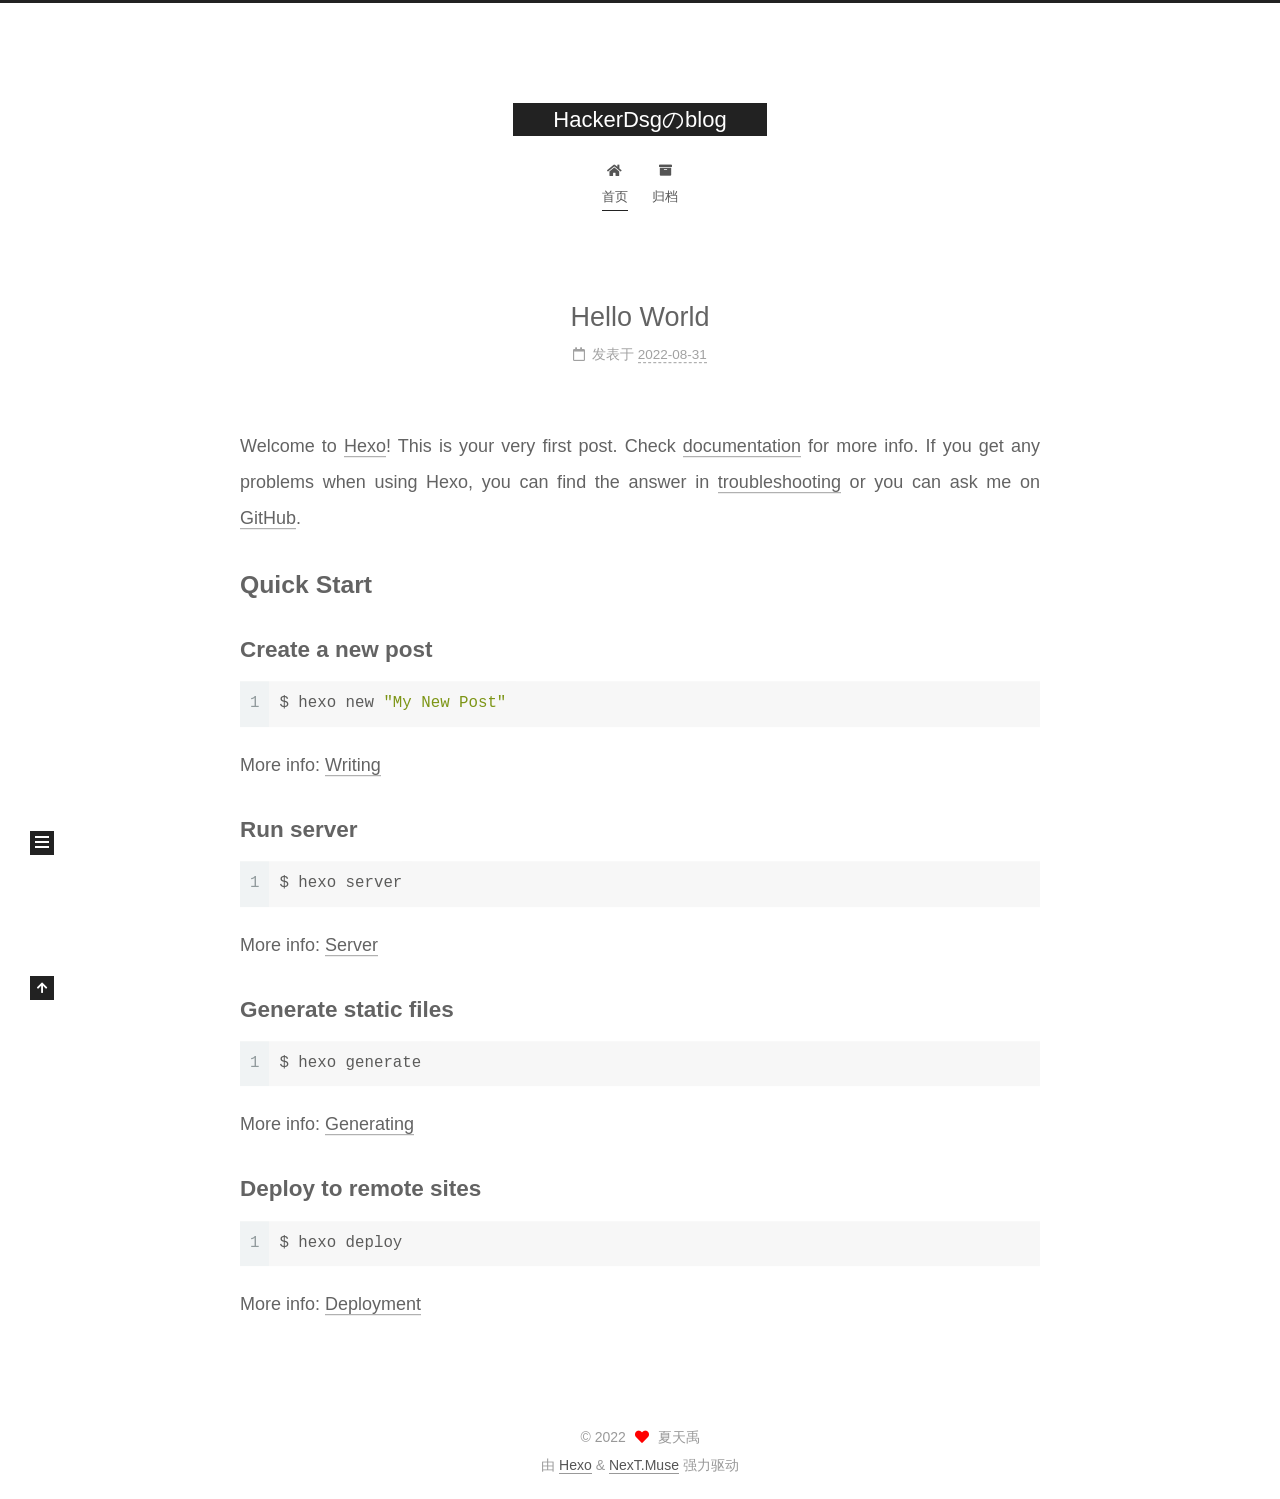
==== index.html @ 8ba864b4 "Site updated: 2022-08-31 12:18:58" ====
<!DOCTYPE html>
<html lang="zh-CN">
<head>
  <meta charset="UTF-8">
<meta name="viewport" content="width=device-width, initial-scale=1, maximum-scale=2">
<meta name="theme-color" content="#222">
<meta name="generator" content="Hexo 6.2.0">
  <link rel="apple-touch-icon" sizes="180x180" href="/images/apple-touch-icon-next.png">
  <link rel="icon" type="image/png" sizes="32x32" href="/images/favicon-32x32-next.png">
  <link rel="icon" type="image/png" sizes="16x16" href="/images/favicon-16x16-next.png">
  <link rel="mask-icon" href="/images/logo.svg" color="#222">

<link rel="stylesheet" href="/css/main.css">


<link rel="stylesheet" href="/lib/font-awesome/css/all.min.css">

<script id="hexo-configurations">
    var NexT = window.NexT || {};
    var CONFIG = {"hostname":"example.com","root":"/","scheme":"Muse","version":"7.8.0","exturl":false,"sidebar":{"position":"left","display":"post","padding":18,"offset":12,"onmobile":false},"copycode":{"enable":false,"show_result":false,"style":null},"back2top":{"enable":true,"sidebar":false,"scrollpercent":false},"bookmark":{"enable":false,"color":"#222","save":"auto"},"fancybox":false,"mediumzoom":false,"lazyload":false,"pangu":false,"comments":{"style":"tabs","active":null,"storage":true,"lazyload":false,"nav":null},"algolia":{"hits":{"per_page":10},"labels":{"input_placeholder":"Search for Posts","hits_empty":"We didn't find any results for the search: ${query}","hits_stats":"${hits} results found in ${time} ms"}},"localsearch":{"enable":false,"trigger":"auto","top_n_per_article":1,"unescape":false,"preload":false},"motion":{"enable":true,"async":false,"transition":{"post_block":"fadeIn","post_header":"slideDownIn","post_body":"slideDownIn","coll_header":"slideLeftIn","sidebar":"slideUpIn"}}};
  </script>

  <meta name="description" content="I know nothing except the fact of my ignorance.">
<meta property="og:type" content="website">
<meta property="og:title" content="HackerDsgのblog">
<meta property="og:url" content="http://example.com/index.html">
<meta property="og:site_name" content="HackerDsgのblog">
<meta property="og:description" content="I know nothing except the fact of my ignorance.">
<meta property="og:locale" content="zh_CN">
<meta property="article:author" content="夏天禹">
<meta name="twitter:card" content="summary">

<link rel="canonical" href="http://example.com/">


<script id="page-configurations">
  // https://hexo.io/docs/variables.html
  CONFIG.page = {
    sidebar: "",
    isHome : true,
    isPost : false,
    lang   : 'zh-CN'
  };
</script>

  <title>HackerDsgのblog</title>
  






  <noscript>
  <style>
  .use-motion .brand,
  .use-motion .menu-item,
  .sidebar-inner,
  .use-motion .post-block,
  .use-motion .pagination,
  .use-motion .comments,
  .use-motion .post-header,
  .use-motion .post-body,
  .use-motion .collection-header { opacity: initial; }

  .use-motion .site-title,
  .use-motion .site-subtitle {
    opacity: initial;
    top: initial;
  }

  .use-motion .logo-line-before i { left: initial; }
  .use-motion .logo-line-after i { right: initial; }
  </style>
</noscript>

</head>

<body itemscope itemtype="http://schema.org/WebPage">
  <div class="container use-motion">
    <div class="headband"></div>

    <header class="header" itemscope itemtype="http://schema.org/WPHeader">
      <div class="header-inner"><div class="site-brand-container">
  <div class="site-nav-toggle">
    <div class="toggle" aria-label="切换导航栏">
      <span class="toggle-line toggle-line-first"></span>
      <span class="toggle-line toggle-line-middle"></span>
      <span class="toggle-line toggle-line-last"></span>
    </div>
  </div>

  <div class="site-meta">

    <a href="/" class="brand" rel="start">
      <span class="logo-line-before"><i></i></span>
      <h1 class="site-title">HackerDsgのblog</h1>
      <span class="logo-line-after"><i></i></span>
    </a>
  </div>

  <div class="site-nav-right">
    <div class="toggle popup-trigger">
    </div>
  </div>
</div>




<nav class="site-nav">
  <ul id="menu" class="main-menu menu">
        <li class="menu-item menu-item-home">

    <a href="/" rel="section"><i class="fa fa-home fa-fw"></i>首页</a>

  </li>
        <li class="menu-item menu-item-archives">

    <a href="/archives/" rel="section"><i class="fa fa-archive fa-fw"></i>归档</a>

  </li>
  </ul>
</nav>




</div>
    </header>

    
  <div class="back-to-top">
    <i class="fa fa-arrow-up"></i>
    <span>0%</span>
  </div>


    <main class="main">
      <div class="main-inner">
        <div class="content-wrap">
          

          <div class="content index posts-expand">
            
      
  
  
  <article itemscope itemtype="http://schema.org/Article" class="post-block" lang="zh-CN">
    <link itemprop="mainEntityOfPage" href="http://example.com/2022/08/31/hello-world/">

    <span hidden itemprop="author" itemscope itemtype="http://schema.org/Person">
      <meta itemprop="image" content="/images/avatar.gif">
      <meta itemprop="name" content="夏天禹">
      <meta itemprop="description" content="I know nothing except the fact of my ignorance.">
    </span>

    <span hidden itemprop="publisher" itemscope itemtype="http://schema.org/Organization">
      <meta itemprop="name" content="HackerDsgのblog">
    </span>
      <header class="post-header">
        <h2 class="post-title" itemprop="name headline">
          
            <a href="/2022/08/31/hello-world/" class="post-title-link" itemprop="url">Hello World</a>
        </h2>

        <div class="post-meta">
            <span class="post-meta-item">
              <span class="post-meta-item-icon">
                <i class="far fa-calendar"></i>
              </span>
              <span class="post-meta-item-text">发表于</span>

              <time title="创建时间：2022-08-31 11:38:43" itemprop="dateCreated datePublished" datetime="2022-08-31T11:38:43+08:00">2022-08-31</time>
            </span>

          

        </div>
      </header>

    
    
    
    <div class="post-body" itemprop="articleBody">

      
          <p>Welcome to <a target="_blank" rel="noopener" href="https://hexo.io/">Hexo</a>! This is your very first post. Check <a target="_blank" rel="noopener" href="https://hexo.io/docs/">documentation</a> for more info. If you get any problems when using Hexo, you can find the answer in <a target="_blank" rel="noopener" href="https://hexo.io/docs/troubleshooting.html">troubleshooting</a> or you can ask me on <a target="_blank" rel="noopener" href="https://github.com/hexojs/hexo/issues">GitHub</a>.</p>
<h2 id="Quick-Start"><a href="#Quick-Start" class="headerlink" title="Quick Start"></a>Quick Start</h2><h3 id="Create-a-new-post"><a href="#Create-a-new-post" class="headerlink" title="Create a new post"></a>Create a new post</h3><figure class="highlight bash"><table><tr><td class="gutter"><pre><span class="line">1</span><br></pre></td><td class="code"><pre><span class="line">$ hexo new <span class="string">&quot;My New Post&quot;</span></span><br></pre></td></tr></table></figure>

<p>More info: <a target="_blank" rel="noopener" href="https://hexo.io/docs/writing.html">Writing</a></p>
<h3 id="Run-server"><a href="#Run-server" class="headerlink" title="Run server"></a>Run server</h3><figure class="highlight bash"><table><tr><td class="gutter"><pre><span class="line">1</span><br></pre></td><td class="code"><pre><span class="line">$ hexo server</span><br></pre></td></tr></table></figure>

<p>More info: <a target="_blank" rel="noopener" href="https://hexo.io/docs/server.html">Server</a></p>
<h3 id="Generate-static-files"><a href="#Generate-static-files" class="headerlink" title="Generate static files"></a>Generate static files</h3><figure class="highlight bash"><table><tr><td class="gutter"><pre><span class="line">1</span><br></pre></td><td class="code"><pre><span class="line">$ hexo generate</span><br></pre></td></tr></table></figure>

<p>More info: <a target="_blank" rel="noopener" href="https://hexo.io/docs/generating.html">Generating</a></p>
<h3 id="Deploy-to-remote-sites"><a href="#Deploy-to-remote-sites" class="headerlink" title="Deploy to remote sites"></a>Deploy to remote sites</h3><figure class="highlight bash"><table><tr><td class="gutter"><pre><span class="line">1</span><br></pre></td><td class="code"><pre><span class="line">$ hexo deploy</span><br></pre></td></tr></table></figure>

<p>More info: <a target="_blank" rel="noopener" href="https://hexo.io/docs/one-command-deployment.html">Deployment</a></p>

      
    </div>

    
    
    
      <footer class="post-footer">
        <div class="post-eof"></div>
      </footer>
  </article>
  
  
  


  



          </div>
          

<script>
  window.addEventListener('tabs:register', () => {
    let { activeClass } = CONFIG.comments;
    if (CONFIG.comments.storage) {
      activeClass = localStorage.getItem('comments_active') || activeClass;
    }
    if (activeClass) {
      let activeTab = document.querySelector(`a[href="#comment-${activeClass}"]`);
      if (activeTab) {
        activeTab.click();
      }
    }
  });
  if (CONFIG.comments.storage) {
    window.addEventListener('tabs:click', event => {
      if (!event.target.matches('.tabs-comment .tab-content .tab-pane')) return;
      let commentClass = event.target.classList[1];
      localStorage.setItem('comments_active', commentClass);
    });
  }
</script>

        </div>
          
  
  <div class="toggle sidebar-toggle">
    <span class="toggle-line toggle-line-first"></span>
    <span class="toggle-line toggle-line-middle"></span>
    <span class="toggle-line toggle-line-last"></span>
  </div>

  <aside class="sidebar">
    <div class="sidebar-inner">

      <ul class="sidebar-nav motion-element">
        <li class="sidebar-nav-toc">
          文章目录
        </li>
        <li class="sidebar-nav-overview">
          站点概览
        </li>
      </ul>

      <!--noindex-->
      <div class="post-toc-wrap sidebar-panel">
      </div>
      <!--/noindex-->

      <div class="site-overview-wrap sidebar-panel">
        <div class="site-author motion-element" itemprop="author" itemscope itemtype="http://schema.org/Person">
  <p class="site-author-name" itemprop="name">夏天禹</p>
  <div class="site-description" itemprop="description">I know nothing except the fact of my ignorance.</div>
</div>
<div class="site-state-wrap motion-element">
  <nav class="site-state">
      <div class="site-state-item site-state-posts">
          <a href="/archives/">
        
          <span class="site-state-item-count">1</span>
          <span class="site-state-item-name">日志</span>
        </a>
      </div>
  </nav>
</div>



      </div>

    </div>
  </aside>
  <div id="sidebar-dimmer"></div>


      </div>
    </main>

    <footer class="footer">
      <div class="footer-inner">
        

        

<div class="copyright">
  
  &copy; 
  <span itemprop="copyrightYear">2022</span>
  <span class="with-love">
    <i class="fa fa-heart"></i>
  </span>
  <span class="author" itemprop="copyrightHolder">夏天禹</span>
</div>
  <div class="powered-by">由 <a href="https://hexo.io/" class="theme-link" rel="noopener" target="_blank">Hexo</a> & <a href="https://muse.theme-next.org/" class="theme-link" rel="noopener" target="_blank">NexT.Muse</a> 强力驱动
  </div>

        








      </div>
    </footer>
  </div>

  
  <script src="/lib/anime.min.js"></script>
  <script src="/lib/velocity/velocity.min.js"></script>
  <script src="/lib/velocity/velocity.ui.min.js"></script>

<script src="/js/utils.js"></script>

<script src="/js/motion.js"></script>


<script src="/js/schemes/muse.js"></script>


<script src="/js/next-boot.js"></script>




  















  

  

</body>
</html>
---- css/main.css ----
:root {
  --body-bg-color: #fff;
  --content-bg-color: #fff;
  --card-bg-color: #f5f5f5;
  --text-color: #555;
  --blockquote-color: #666;
  --link-color: #555;
  --link-hover-color: #222;
  --brand-color: #fff;
  --brand-hover-color: #fff;
  --table-row-odd-bg-color: #f9f9f9;
  --table-row-hover-bg-color: #f5f5f5;
  --menu-item-bg-color: #f5f5f5;
  --btn-default-bg: #222;
  --btn-default-color: #fff;
  --btn-default-border-color: #222;
  --btn-default-hover-bg: #fff;
  --btn-default-hover-color: #222;
  --btn-default-hover-border-color: #222;
}
html {
  line-height: 1.15; /* 1 */
  -webkit-text-size-adjust: 100%; /* 2 */
}
body {
  margin: 0;
}
main {
  display: block;
}
h1 {
  font-size: 2em;
  margin: 0.67em 0;
}
hr {
  box-sizing: content-box; /* 1 */
  height: 0; /* 1 */
  overflow: visible; /* 2 */
}
pre {
  font-family: monospace, monospace; /* 1 */
  font-size: 1em; /* 2 */
}
a {
  background: transparent;
}
abbr[title] {
  border-bottom: none; /* 1 */
  text-decoration: underline; /* 2 */
  text-decoration: underline dotted; /* 2 */
}
b,
strong {
  font-weight: bolder;
}
code,
kbd,
samp {
  font-family: monospace, monospace; /* 1 */
  font-size: 1em; /* 2 */
}
small {
  font-size: 80%;
}
sub,
sup {
  font-size: 75%;
  line-height: 0;
  position: relative;
  vertical-align: baseline;
}
sub {
  bottom: -0.25em;
}
sup {
  top: -0.5em;
}
img {
  border-style: none;
}
button,
input,
optgroup,
select,
textarea {
  font-family: inherit; /* 1 */
  font-size: 100%; /* 1 */
  line-height: 1.15; /* 1 */
  margin: 0; /* 2 */
}
button,
input {
/* 1 */
  overflow: visible;
}
button,
select {
/* 1 */
  text-transform: none;
}
button,
[type='button'],
[type='reset'],
[type='submit'] {
  -webkit-appearance: button;
}
button::-moz-focus-inner,
[type='button']::-moz-focus-inner,
[type='reset']::-moz-focus-inner,
[type='submit']::-moz-focus-inner {
  border-style: none;
  padding: 0;
}
button:-moz-focusring,
[type='button']:-moz-focusring,
[type='reset']:-moz-focusring,
[type='submit']:-moz-focusring {
  outline: 1px dotted ButtonText;
}
fieldset {
  padding: 0.35em 0.75em 0.625em;
}
legend {
  box-sizing: border-box; /* 1 */
  color: inherit; /* 2 */
  display: table; /* 1 */
  max-width: 100%; /* 1 */
  padding: 0; /* 3 */
  white-space: normal; /* 1 */
}
progress {
  vertical-align: baseline;
}
textarea {
  overflow: auto;
}
[type='checkbox'],
[type='radio'] {
  box-sizing: border-box; /* 1 */
  padding: 0; /* 2 */
}
[type='number']::-webkit-inner-spin-button,
[type='number']::-webkit-outer-spin-button {
  height: auto;
}
[type='search'] {
  outline-offset: -2px; /* 2 */
  -webkit-appearance: textfield; /* 1 */
}
[type='search']::-webkit-search-decoration {
  -webkit-appearance: none;
}
::-webkit-file-upload-button {
  font: inherit; /* 2 */
  -webkit-appearance: button; /* 1 */
}
details {
  display: block;
}
summary {
  display: list-item;
}
template {
  display: none;
}
[hidden] {
  display: none;
}
::selection {
  background: #262a30;
  color: #eee;
}
html,
body {
  height: 100%;
}
body {
  background: var(--body-bg-color);
  color: var(--text-color);
  font-family: 'Lato', "PingFang SC", "Microsoft YaHei", sans-serif;
  font-size: 1em;
  line-height: 2;
}
@media (max-width: 991px) {
  body {
    padding-left: 0 !important;
    padding-right: 0 !important;
  }
}
h1,
h2,
h3,
h4,
h5,
h6 {
  font-family: 'Lato', "PingFang SC", "Microsoft YaHei", sans-serif;
  font-weight: bold;
  line-height: 1.5;
  margin: 20px 0 15px;
}
h1 {
  font-size: 1.5em;
}
h2 {
  font-size: 1.375em;
}
h3 {
  font-size: 1.25em;
}
h4 {
  font-size: 1.125em;
}
h5 {
  font-size: 1em;
}
h6 {
  font-size: 0.875em;
}
p {
  margin: 0 0 20px 0;
}
a,
span.exturl {
  border-bottom: 1px solid #999;
  color: var(--link-color);
  outline: 0;
  text-decoration: none;
  overflow-wrap: break-word;
  word-wrap: break-word;
  cursor: pointer;
}
a:hover,
span.exturl:hover {
  border-bottom-color: var(--link-hover-color);
  color: var(--link-hover-color);
}
iframe,
img,
video {
  display: block;
  margin-left: auto;
  margin-right: auto;
  max-width: 100%;
}
hr {
  background-image: repeating-linear-gradient(-45deg, #ddd, #ddd 4px, transparent 4px, transparent 8px);
  border: 0;
  height: 3px;
  margin: 40px 0;
}
blockquote {
  border-left: 4px solid #ddd;
  color: var(--blockquote-color);
  margin: 0;
  padding: 0 15px;
}
blockquote cite::before {
  content: '-';
  padding: 0 5px;
}
dt {
  font-weight: bold;
}
dd {
  margin: 0;
  padding: 0;
}
kbd {
  background-color: #f5f5f5;
  background-image: linear-gradient(#eee, #fff, #eee);
  border: 1px solid #ccc;
  border-radius: 0.2em;
  box-shadow: 0.1em 0.1em 0.2em rgba(0,0,0,0.1);
  color: #555;
  font-family: inherit;
  padding: 0.1em 0.3em;
  white-space: nowrap;
}
.table-container {
  overflow: auto;
}
table {
  border-collapse: collapse;
  border-spacing: 0;
  font-size: 0.875em;
  margin: 0 0 20px 0;
  width: 100%;
}
tbody tr:nth-of-type(odd) {
  background: var(--table-row-odd-bg-color);
}
tbody tr:hover {
  background: var(--table-row-hover-bg-color);
}
caption,
th,
td {
  font-weight: normal;
  padding: 8px;
  vertical-align: middle;
}
th,
td {
  border: 1px solid #ddd;
  border-bottom: 3px solid #ddd;
}
th {
  font-weight: 700;
  padding-bottom: 10px;
}
td {
  border-bottom-width: 1px;
}
.btn {
  background: var(--btn-default-bg);
  border: 2px solid var(--btn-default-border-color);
  border-radius: 0;
  color: var(--btn-default-color);
  display: inline-block;
  font-size: 0.875em;
  line-height: 2;
  padding: 0 20px;
  text-decoration: none;
  transition-property: background-color;
  transition-delay: 0s;
  transition-duration: 0.2s;
  transition-timing-function: ease-in-out;
}
.btn:hover {
  background: var(--btn-default-hover-bg);
  border-color: var(--btn-default-hover-border-color);
  color: var(--btn-default-hover-color);
}
.btn + .btn {
  margin: 0 0 8px 8px;
}
.btn .fa-fw {
  text-align: left;
  width: 1.285714285714286em;
}
.toggle {
  line-height: 0;
}
.toggle .toggle-line {
  background: #fff;
  display: inline-block;
  height: 2px;
  left: 0;
  position: relative;
  top: 0;
  transition: all 0.4s;
  vertical-align: top;
  width: 100%;
}
.toggle .toggle-line:not(:first-child) {
  margin-top: 3px;
}
.toggle.toggle-arrow .toggle-line-first {
  left: 50%;
  top: 2px;
  transform: rotate(45deg);
  width: 50%;
}
.toggle.toggle-arrow .toggle-line-middle {
  left: 2px;
  width: 90%;
}
.toggle.toggle-arrow .toggle-line-last {
  left: 50%;
  top: -2px;
  transform: rotate(-45deg);
  width: 50%;
}
.toggle.toggle-close .toggle-line-first {
  transform: rotate(-45deg);
  top: 5px;
}
.toggle.toggle-close .toggle-line-middle {
  opacity: 0;
}
.toggle.toggle-close .toggle-line-last {
  transform: rotate(45deg);
  top: -5px;
}
.highlight,
pre {
  background: #f7f7f7;
  color: #4d4d4c;
  line-height: 1.6;
  margin: 0 auto 20px;
}
pre,
code {
  font-family: consolas, Menlo, monospace, "PingFang SC", "Microsoft YaHei";
}
code {
  background: #eee;
  border-radius: 3px;
  color: #555;
  padding: 2px 4px;
  overflow-wrap: break-word;
  word-wrap: break-word;
}
.highlight *::selection {
  background: #d6d6d6;
}
.highlight pre {
  border: 0;
  margin: 0;
  padding: 10px 0;
}
.highlight table {
  border: 0;
  margin: 0;
  width: auto;
}
.highlight td {
  border: 0;
  padding: 0;
}
.highlight figcaption {
  background: #eff2f3;
  color: #4d4d4c;
  display: flex;
  font-size: 0.875em;
  justify-content: space-between;
  line-height: 1.2;
  padding: 0.5em;
}
.highlight figcaption a {
  color: #4d4d4c;
}
.highlight figcaption a:hover {
  border-bottom-color: #4d4d4c;
}
.highlight .gutter {
  -moz-user-select: none;
  -ms-user-select: none;
  -webkit-user-select: none;
  user-select: none;
}
.highlight .gutter pre {
  background: #eff2f3;
  color: #869194;
  padding-left: 10px;
  padding-right: 10px;
  text-align: right;
}
.highlight .code pre {
  background: #f7f7f7;
  padding-left: 10px;
  width: 100%;
}
.gist table {
  width: auto;
}
.gist table td {
  border: 0;
}
pre {
  overflow: auto;
  padding: 10px;
}
pre code {
  background: none;
  color: #4d4d4c;
  font-size: 0.875em;
  padding: 0;
  text-shadow: none;
}
pre .deletion {
  background: #fdd;
}
pre .addition {
  background: #dfd;
}
pre .meta {
  color: #eab700;
  -moz-user-select: none;
  -ms-user-select: none;
  -webkit-user-select: none;
  user-select: none;
}
pre .comment {
  color: #8e908c;
}
pre .variable,
pre .attribute,
pre .tag,
pre .name,
pre .regexp,
pre .ruby .constant,
pre .xml .tag .title,
pre .xml .pi,
pre .xml .doctype,
pre .html .doctype,
pre .css .id,
pre .css .class,
pre .css .pseudo {
  color: #c82829;
}
pre .number,
pre .preprocessor,
pre .built_in,
pre .builtin-name,
pre .literal,
pre .params,
pre .constant,
pre .command {
  color: #f5871f;
}
pre .ruby .class .title,
pre .css .rules .attribute,
pre .string,
pre .symbol,
pre .value,
pre .inheritance,
pre .header,
pre .ruby .symbol,
pre .xml .cdata,
pre .special,
pre .formula {
  color: #718c00;
}
pre .title,
pre .css .hexcolor {
  color: #3e999f;
}
pre .function,
pre .python .decorator,
pre .python .title,
pre .ruby .function .title,
pre .ruby .title .keyword,
pre .perl .sub,
pre .javascript .title,
pre .coffeescript .title {
  color: #4271ae;
}
pre .keyword,
pre .javascript .function {
  color: #8959a8;
}
.blockquote-center {
  border-left: none;
  margin: 40px 0;
  padding: 0;
  position: relative;
  text-align: center;
}
.blockquote-center .fa {
  display: block;
  opacity: 0.6;
  position: absolute;
  width: 100%;
}
.blockquote-center .fa-quote-left {
  border-top: 1px solid #ccc;
  text-align: left;
  top: -20px;
}
.blockquote-center .fa-quote-right {
  border-bottom: 1px solid #ccc;
  text-align: right;
  bottom: -20px;
}
.blockquote-center p,
.blockquote-center div {
  text-align: center;
}
.post-body .group-picture img {
  margin: 0 auto;
  padding: 0 3px;
}
.group-picture-row {
  margin-bottom: 6px;
  overflow: hidden;
}
.group-picture-column {
  float: left;
  margin-bottom: 10px;
}
.post-body .label {
  color: #555;
  display: inline;
  padding: 0 2px;
}
.post-body .label.default {
  background: #f0f0f0;
}
.post-body .label.primary {
  background: #efe6f7;
}
.post-body .label.info {
  background: #e5f2f8;
}
.post-body .label.success {
  background: #e7f4e9;
}
.post-body .label.warning {
  background: #fcf6e1;
}
.post-body .label.danger {
  background: #fae8eb;
}
.post-body .tabs {
  margin-bottom: 20px;
}
.post-body .tabs,
.tabs-comment {
  display: block;
  padding-top: 10px;
  position: relative;
}
.post-body .tabs ul.nav-tabs,
.tabs-comment ul.nav-tabs {
  display: flex;
  flex-wrap: wrap;
  margin: 0;
  margin-bottom: -1px;
  padding: 0;
}
@media (max-width: 413px) {
  .post-body .tabs ul.nav-tabs,
  .tabs-comment ul.nav-tabs {
    display: block;
    margin-bottom: 5px;
  }
}
.post-body .tabs ul.nav-tabs li.tab,
.tabs-comment ul.nav-tabs li.tab {
  border-bottom: 1px solid #ddd;
  border-left: 1px solid transparent;
  border-right: 1px solid transparent;
  border-top: 3px solid transparent;
  flex-grow: 1;
  list-style-type: none;
  border-radius: 0 0 0 0;
}
@media (max-width: 413px) {
  .post-body .tabs ul.nav-tabs li.tab,
  .tabs-comment ul.nav-tabs li.tab {
    border-bottom: 1px solid transparent;
    border-left: 3px solid transparent;
    border-right: 1px solid transparent;
    border-top: 1px solid transparent;
  }
}
@media (max-width: 413px) {
  .post-body .tabs ul.nav-tabs li.tab,
  .tabs-comment ul.nav-tabs li.tab {
    border-radius: 0;
  }
}
.post-body .tabs ul.nav-tabs li.tab a,
.tabs-comment ul.nav-tabs li.tab a {
  border-bottom: initial;
  display: block;
  line-height: 1.8;
  outline: 0;
  padding: 0.25em 0.75em;
  text-align: center;
  transition-delay: 0s;
  transition-duration: 0.2s;
  transition-timing-function: ease-out;
}
.post-body .tabs ul.nav-tabs li.tab a i,
.tabs-comment ul.nav-tabs li.tab a i {
  width: 1.285714285714286em;
}
.post-body .tabs ul.nav-tabs li.tab.active,
.tabs-comment ul.nav-tabs li.tab.active {
  border-bottom: 1px solid transparent;
  border-left: 1px solid #ddd;
  border-right: 1px solid #ddd;
  border-top: 3px solid #fc6423;
}
@media (max-width: 413px) {
  .post-body .tabs ul.nav-tabs li.tab.active,
  .tabs-comment ul.nav-tabs li.tab.active {
    border-bottom: 1px solid #ddd;
    border-left: 3px solid #fc6423;
    border-right: 1px solid #ddd;
    border-top: 1px solid #ddd;
  }
}
.post-body .tabs ul.nav-tabs li.tab.active a,
.tabs-comment ul.nav-tabs li.tab.active a {
  color: var(--link-color);
  cursor: default;
}
.post-body .tabs .tab-content .tab-pane,
.tabs-comment .tab-content .tab-pane {
  border: 1px solid #ddd;
  border-top: 0;
  padding: 20px 20px 0 20px;
  border-radius: 0;
}
.post-body .tabs .tab-content .tab-pane:not(.active),
.tabs-comment .tab-content .tab-pane:not(.active) {
  display: none;
}
.post-body .tabs .tab-content .tab-pane.active,
.tabs-comment .tab-content .tab-pane.active {
  display: block;
}
.post-body .tabs .tab-content .tab-pane.active:nth-of-type(1),
.tabs-comment .tab-content .tab-pane.active:nth-of-type(1) {
  border-radius: 0 0 0 0;
}
@media (max-width: 413px) {
  .post-body .tabs .tab-content .tab-pane.active:nth-of-type(1),
  .tabs-comment .tab-content .tab-pane.active:nth-of-type(1) {
    border-radius: 0;
  }
}
.post-body .note {
  border-radius: 3px;
  margin-bottom: 20px;
  padding: 1em;
  position: relative;
  border: 1px solid #eee;
  border-left-width: 5px;
}
.post-body .note h2,
.post-body .note h3,
.post-body .note h4,
.post-body .note h5,
.post-body .note h6 {
  margin-top: 0;
  border-bottom: initial;
  margin-bottom: 0;
  padding-top: 0;
}
.post-body .note p:first-child,
.post-body .note ul:first-child,
.post-body .note ol:first-child,
.post-body .note table:first-child,
.post-body .note pre:first-child,
.post-body .note blockquote:first-child,
.post-body .note img:first-child {
  margin-top: 0;
}
.post-body .note p:last-child,
.post-body .note ul:last-child,
.post-body .note ol:last-child,
.post-body .note table:last-child,
.post-body .note pre:last-child,
.post-body .note blockquote:last-child,
.post-body .note img:last-child {
  margin-bottom: 0;
}
.post-body .note.default {
  border-left-color: #777;
}
.post-body .note.default h2,
.post-body .note.default h3,
.post-body .note.default h4,
.post-body .note.default h5,
.post-body .note.default h6 {
  color: #777;
}
.post-body .note.primary {
  border-left-color: #6f42c1;
}
.post-body .note.primary h2,
.post-body .note.primary h3,
.post-body .note.primary h4,
.post-body .note.primary h5,
.post-body .note.primary h6 {
  color: #6f42c1;
}
.post-body .note.info {
  border-left-color: #428bca;
}
.post-body .note.info h2,
.post-body .note.info h3,
.post-body .note.info h4,
.post-body .note.info h5,
.post-body .note.info h6 {
  color: #428bca;
}
.post-body .note.success {
  border-left-color: #5cb85c;
}
.post-body .note.success h2,
.post-body .note.success h3,
.post-body .note.success h4,
.post-body .note.success h5,
.post-body .note.success h6 {
  color: #5cb85c;
}
.post-body .note.warning {
  border-left-color: #f0ad4e;
}
.post-body .note.warning h2,
.post-body .note.warning h3,
.post-body .note.warning h4,
.post-body .note.warning h5,
.post-body .note.warning h6 {
  color: #f0ad4e;
}
.post-body .note.danger {
  border-left-color: #d9534f;
}
.post-body .note.danger h2,
.post-body .note.danger h3,
.post-body .note.danger h4,
.post-body .note.danger h5,
.post-body .note.danger h6 {
  color: #d9534f;
}
.pagination .prev,
.pagination .next,
.pagination .page-number,
.pagination .space {
  display: inline-block;
  margin: 0 10px;
  padding: 0 11px;
  position: relative;
  top: -1px;
}
@media (max-width: 767px) {
  .pagination .prev,
  .pagination .next,
  .pagination .page-number,
  .pagination .space {
    margin: 0 5px;
  }
}
.pagination {
  border-top: 1px solid #eee;
  margin: 120px 0 0;
  text-align: center;
}
.pagination .prev,
.pagination .next,
.pagination .page-number {
  border-bottom: 0;
  border-top: 1px solid #eee;
  transition-property: border-color;
  transition-delay: 0s;
  transition-duration: 0.2s;
  transition-timing-function: ease-in-out;
}
.pagination .prev:hover,
.pagination .next:hover,
.pagination .page-number:hover {
  border-top-color: #222;
}
.pagination .space {
  margin: 0;
  padding: 0;
}
.pagination .prev {
  margin-left: 0;
}
.pagination .next {
  margin-right: 0;
}
.pagination .page-number.current {
  background: #ccc;
  border-top-color: #ccc;
  color: #fff;
}
@media (max-width: 767px) {
  .pagination {
    border-top: none;
  }
  .pagination .prev,
  .pagination .next,
  .pagination .page-number {
    border-bottom: 1px solid #eee;
    border-top: 0;
    margin-bottom: 10px;
    padding: 0 10px;
  }
  .pagination .prev:hover,
  .pagination .next:hover,
  .pagination .page-number:hover {
    border-bottom-color: #222;
  }
}
.comments {
  margin-top: 60px;
  overflow: hidden;
}
.comment-button-group {
  display: flex;
  flex-wrap: wrap-reverse;
  justify-content: center;
  margin: 1em 0;
}
.comment-button-group .comment-button {
  margin: 0.1em 0.2em;
}
.comment-button-group .comment-button.active {
  background: var(--btn-default-hover-bg);
  border-color: var(--btn-default-hover-border-color);
  color: var(--btn-default-hover-color);
}
.comment-position {
  display: none;
}
.comment-position.active {
  display: block;
}
.tabs-comment {
  background: var(--content-bg-color);
  margin-top: 4em;
  padding-top: 0;
}
.tabs-comment .comments {
  border: 0;
  box-shadow: none;
  margin-top: 0;
  padding-top: 0;
}
.container {
  min-height: 100%;
  position: relative;
}
.main-inner {
  margin: 0 auto;
  width: 700px;
}
@media (min-width: 1200px) {
  .main-inner {
    width: 800px;
  }
}
@media (min-width: 1600px) {
  .main-inner {
    width: 900px;
  }
}
@media (max-width: 767px) {
  .content-wrap {
    padding: 0 20px;
  }
}
.header {
  background: transparent;
}
.header-inner {
  margin: 0 auto;
  width: 700px;
}
@media (min-width: 1200px) {
  .header-inner {
    width: 800px;
  }
}
@media (min-width: 1600px) {
  .header-inner {
    width: 900px;
  }
}
.site-brand-container {
  display: flex;
  flex-shrink: 0;
  padding: 0 10px;
}
.headband {
  background: #222;
  height: 3px;
}
.site-meta {
  flex-grow: 1;
  text-align: center;
}
@media (max-width: 767px) {
  .site-meta {
    text-align: center;
  }
}
.brand {
  border-bottom: none;
  color: var(--brand-color);
  display: inline-block;
  line-height: 1.375em;
  padding: 0 40px;
  position: relative;
}
.brand:hover {
  color: var(--brand-hover-color);
}
.site-title {
  font-family: 'Lato', "PingFang SC", "Microsoft YaHei", sans-serif;
  font-size: 1.375em;
  font-weight: normal;
  margin: 0;
}
.site-subtitle {
  color: #999;
  font-size: 0.8125em;
  margin: 10px 0;
}
.use-motion .brand {
  opacity: 0;
}
.use-motion .site-title,
.use-motion .site-subtitle,
.use-motion .custom-logo-image {
  opacity: 0;
  position: relative;
  top: -10px;
}
.site-nav-toggle,
.site-nav-right {
  display: none;
}
@media (max-width: 767px) {
  .site-nav-toggle,
  .site-nav-right {
    display: flex;
    flex-direction: column;
    justify-content: center;
  }
}
.site-nav-toggle .toggle,
.site-nav-right .toggle {
  color: var(--text-color);
  padding: 10px;
  width: 22px;
}
.site-nav-toggle .toggle .toggle-line,
.site-nav-right .toggle .toggle-line {
  background: var(--text-color);
  border-radius: 1px;
}
.site-nav {
  display: block;
}
@media (max-width: 767px) {
  .site-nav {
    clear: both;
    display: none;
  }
}
.site-nav.site-nav-on {
  display: block;
}
.menu {
  margin-top: 20px;
  padding-left: 0;
  text-align: center;
}
.menu-item {
  display: inline-block;
  list-style: none;
  margin: 0 10px;
}
@media (max-width: 767px) {
  .menu-item {
    display: block;
    margin-top: 10px;
  }
  .menu-item.menu-item-search {
    display: none;
  }
}
.menu-item a,
.menu-item span.exturl {
  border-bottom: 0;
  display: block;
  font-size: 0.8125em;
  transition-property: border-color;
  transition-delay: 0s;
  transition-duration: 0.2s;
  transition-timing-function: ease-in-out;
}
@media (hover: none) {
  .menu-item a:hover,
  .menu-item span.exturl:hover {
    border-bottom-color: transparent !important;
  }
}
.menu-item .fa,
.menu-item .fab,
.menu-item .far,
.menu-item .fas {
  margin-right: 8px;
}
.menu-item .badge {
  display: inline-block;
  font-weight: bold;
  line-height: 1;
  margin-left: 0.35em;
  margin-top: 0.35em;
  text-align: center;
  white-space: nowrap;
}
@media (max-width: 767px) {
  .menu-item .badge {
    float: right;
    margin-left: 0;
  }
}
.menu-item-active a,
.menu .menu-item a:hover,
.menu .menu-item span.exturl:hover {
  background: var(--menu-item-bg-color);
}
.use-motion .menu-item {
  opacity: 0;
}
.sidebar {
  background: #222;
  bottom: 0;
  box-shadow: inset 0 2px 6px #000;
  position: fixed;
  top: 0;
}
@media (max-width: 991px) {
  .sidebar {
    display: none;
  }
}
.sidebar-inner {
  color: #999;
  padding: 18px 10px;
  text-align: center;
}
.cc-license {
  margin-top: 10px;
  text-align: center;
}
.cc-license .cc-opacity {
  border-bottom: none;
  opacity: 0.7;
}
.cc-license .cc-opacity:hover {
  opacity: 0.9;
}
.cc-license img {
  display: inline-block;
}
.site-author-image {
  border: 2px solid #333;
  display: block;
  margin: 0 auto;
  max-width: 96px;
  padding: 2px;
}
.site-author-name {
  color: #f5f5f5;
  font-weight: normal;
  margin: 5px 0 0;
  text-align: center;
}
.site-description {
  color: #999;
  font-size: 1em;
  margin-top: 5px;
  text-align: center;
}
.links-of-author {
  margin-top: 15px;
}
.links-of-author a,
.links-of-author span.exturl {
  border-bottom-color: #555;
  display: inline-block;
  font-size: 0.8125em;
  margin-bottom: 10px;
  margin-right: 10px;
  vertical-align: middle;
}
.links-of-author a::before,
.links-of-author span.exturl::before {
  background: #b9ffff;
  border-radius: 50%;
  content: ' ';
  display: inline-block;
  height: 4px;
  margin-right: 3px;
  vertical-align: middle;
  width: 4px;
}
.sidebar-button {
  margin-top: 15px;
}
.sidebar-button a {
  border: 1px solid #fc6423;
  border-radius: 4px;
  color: #fc6423;
  display: inline-block;
  padding: 0 15px;
}
.sidebar-button a .fa,
.sidebar-button a .fab,
.sidebar-button a .far,
.sidebar-button a .fas {
  margin-right: 5px;
}
.sidebar-button a:hover {
  background: #fc6423;
  border: 1px solid #fc6423;
  color: #fff;
}
.sidebar-button a:hover .fa,
.sidebar-button a:hover .fab,
.sidebar-button a:hover .far,
.sidebar-button a:hover .fas {
  color: #fff;
}
.links-of-blogroll {
  font-size: 0.8125em;
  margin-top: 10px;
}
.links-of-blogroll-title {
  font-size: 0.875em;
  font-weight: 600;
  margin-top: 0;
}
.links-of-blogroll-list {
  list-style: none;
  margin: 0;
  padding: 0;
}
#sidebar-dimmer {
  display: none;
}
@media (max-width: 767px) {
  #sidebar-dimmer {
    background: #000;
    display: block;
    height: 100%;
    left: 100%;
    opacity: 0;
    position: fixed;
    top: 0;
    width: 100%;
    z-index: 1100;
  }
  .sidebar-active + #sidebar-dimmer {
    opacity: 0.7;
    transform: translateX(-100%);
    transition: opacity 0.5s;
  }
}
.sidebar-nav {
  margin: 0;
  padding-bottom: 20px;
  padding-left: 0;
}
.sidebar-nav li {
  border-bottom: 1px solid transparent;
  color: #666;
  cursor: pointer;
  display: inline-block;
  font-size: 0.875em;
}
.sidebar-nav li.sidebar-nav-overview {
  margin-left: 10px;
}
.sidebar-nav li:hover {
  color: #f5f5f5;
}
.sidebar-nav .sidebar-nav-active {
  border-bottom-color: #87daff;
  color: #87daff;
}
.sidebar-nav .sidebar-nav-active:hover {
  color: #87daff;
}
.sidebar-panel {
  display: none;
  overflow-x: hidden;
  overflow-y: auto;
}
.sidebar-panel-active {
  display: block;
}
.sidebar-toggle {
  background: #222;
  bottom: 45px;
  cursor: pointer;
  height: 14px;
  left: 30px;
  padding: 5px;
  position: fixed;
  width: 14px;
  z-index: 1300;
}
@media (max-width: 991px) {
  .sidebar-toggle {
    left: 20px;
    opacity: 0.8;
    display: none;
  }
}
.sidebar-toggle:hover .toggle-line {
  background: #87daff;
}
.post-toc {
  font-size: 0.875em;
}
.post-toc ol {
  list-style: none;
  margin: 0;
  padding: 0 2px 5px 10px;
  text-align: left;
}
.post-toc ol > ol {
  padding-left: 0;
}
.post-toc ol a {
  transition-property: all;
  transition-delay: 0s;
  transition-duration: 0.2s;
  transition-timing-function: ease-in-out;
}
.post-toc .nav-item {
  line-height: 1.8;
  overflow: hidden;
  text-overflow: ellipsis;
  white-space: nowrap;
}
.post-toc .nav .nav-child {
  display: none;
}
.post-toc .nav .active > .nav-child {
  display: block;
}
.post-toc .nav .active-current > .nav-child {
  display: block;
}
.post-toc .nav .active-current > .nav-child > .nav-item {
  display: block;
}
.post-toc .nav .active > a {
  border-bottom-color: #87daff;
  color: #87daff;
}
.post-toc .nav .active-current > a {
  color: #87daff;
}
.post-toc .nav .active-current > a:hover {
  color: #87daff;
}
.site-state {
  display: flex;
  justify-content: center;
  line-height: 1.4;
  margin-top: 10px;
  overflow: hidden;
  text-align: center;
  white-space: nowrap;
}
.site-state-item {
  padding: 0 15px;
}
.site-state-item:not(:first-child) {
  border-left: 1px solid #333;
}
.site-state-item a {
  border-bottom: none;
}
.site-state-item-count {
  display: block;
  font-size: 1.25em;
  font-weight: 600;
  text-align: center;
}
.site-state-item-name {
  color: inherit;
  font-size: 0.875em;
}
.footer {
  color: #999;
  font-size: 0.875em;
  padding: 20px 0;
}
.footer.footer-fixed {
  bottom: 0;
  left: 0;
  position: absolute;
  right: 0;
}
.footer-inner {
  box-sizing: border-box;
  margin: 0 auto;
  text-align: center;
  width: 700px;
}
@media (min-width: 1200px) {
  .footer-inner {
    width: 800px;
  }
}
@media (min-width: 1600px) {
  .footer-inner {
    width: 900px;
  }
}
.languages {
  display: inline-block;
  font-size: 1.125em;
  position: relative;
}
.languages .lang-select-label span {
  margin: 0 0.5em;
}
.languages .lang-select {
  height: 100%;
  left: 0;
  opacity: 0;
  position: absolute;
  top: 0;
  width: 100%;
}
.with-love {
  color: #ff0000;
  display: inline-block;
  margin: 0 5px;
}
.powered-by,
.theme-info {
  display: inline-block;
}
@-moz-keyframes iconAnimate {
  0%, 100% {
    transform: scale(1);
  }
  10%, 30% {
    transform: scale(0.9);
  }
  20%, 40%, 60%, 80% {
    transform: scale(1.1);
  }
  50%, 70% {
    transform: scale(1.1);
  }
}
@-webkit-keyframes iconAnimate {
  0%, 100% {
    transform: scale(1);
  }
  10%, 30% {
    transform: scale(0.9);
  }
  20%, 40%, 60%, 80% {
    transform: scale(1.1);
  }
  50%, 70% {
    transform: scale(1.1);
  }
}
@-o-keyframes iconAnimate {
  0%, 100% {
    transform: scale(1);
  }
  10%, 30% {
    transform: scale(0.9);
  }
  20%, 40%, 60%, 80% {
    transform: scale(1.1);
  }
  50%, 70% {
    transform: scale(1.1);
  }
}
@keyframes iconAnimate {
  0%, 100% {
    transform: scale(1);
  }
  10%, 30% {
    transform: scale(0.9);
  }
  20%, 40%, 60%, 80% {
    transform: scale(1.1);
  }
  50%, 70% {
    transform: scale(1.1);
  }
}
.back-to-top {
  font-size: 12px;
  text-align: center;
  transition-delay: 0s;
  transition-duration: 0.2s;
  transition-timing-function: ease-in-out;
}
.back-to-top {
  background: #222;
  bottom: -100px;
  box-sizing: border-box;
  color: #fff;
  cursor: pointer;
  left: 30px;
  opacity: 1;
  padding: 0 6px;
  position: fixed;
  transition-property: bottom;
  z-index: 1300;
  width: 24px;
}
.back-to-top span {
  display: none;
}
.back-to-top:hover {
  color: #87daff;
}
.back-to-top.back-to-top-on {
  bottom: 19px;
}
@media (max-width: 991px) {
  .back-to-top {
    left: 20px;
    opacity: 0.8;
  }
}
.post-body {
  font-family: 'Lato', "PingFang SC", "Microsoft YaHei", sans-serif;
  overflow-wrap: break-word;
  word-wrap: break-word;
}
@media (min-width: 1200px) {
  .post-body {
    font-size: 1.125em;
  }
}
.post-body .exturl .fa {
  font-size: 0.875em;
  margin-left: 4px;
}
.post-body .image-caption,
.post-body .figure .caption {
  color: #999;
  font-size: 0.875em;
  font-weight: bold;
  line-height: 1;
  margin: -20px auto 15px;
  text-align: center;
}
.post-sticky-flag {
  display: inline-block;
  transform: rotate(30deg);
}
.post-button {
  margin-top: 40px;
  text-align: center;
}
.use-motion .post-block,
.use-motion .pagination,
.use-motion .comments {
  opacity: 0;
}
.use-motion .post-header {
  opacity: 0;
}
.use-motion .post-body {
  opacity: 0;
}
.use-motion .collection-header {
  opacity: 0;
}
.posts-collapse {
  margin-left: 35px;
  position: relative;
}
@media (max-width: 767px) {
  .posts-collapse {
    margin-left: 0px;
    margin-right: 0px;
  }
}
.posts-collapse .collection-title {
  font-size: 1.125em;
  position: relative;
}
.posts-collapse .collection-title::before {
  background: #999;
  border: 1px solid #fff;
  border-radius: 50%;
  content: ' ';
  height: 10px;
  left: 0;
  margin-left: -6px;
  margin-top: -4px;
  position: absolute;
  top: 50%;
  width: 10px;
}
.posts-collapse .collection-year {
  font-size: 1.5em;
  font-weight: bold;
  margin: 60px 0;
  position: relative;
}
.posts-collapse .collection-year::before {
  background: #bbb;
  border-radius: 50%;
  content: ' ';
  height: 8px;
  left: 0;
  margin-left: -4px;
  margin-top: -4px;
  position: absolute;
  top: 50%;
  width: 8px;
}
.posts-collapse .collection-header {
  display: block;
  margin: 0 0 0 20px;
}
.posts-collapse .collection-header small {
  color: #bbb;
  margin-left: 5px;
}
.posts-collapse .post-header {
  border-bottom: 1px dashed #ccc;
  margin: 30px 0;
  padding-left: 15px;
  position: relative;
  transition-property: border;
  transition-delay: 0s;
  transition-duration: 0.2s;
  transition-timing-function: ease-in-out;
}
.posts-collapse .post-header::before {
  background: #bbb;
  border: 1px solid #fff;
  border-radius: 50%;
  content: ' ';
  height: 6px;
  left: 0;
  margin-left: -4px;
  position: absolute;
  top: 0.75em;
  transition-property: background;
  width: 6px;
  transition-delay: 0s;
  transition-duration: 0.2s;
  transition-timing-function: ease-in-out;
}
.posts-collapse .post-header:hover {
  border-bottom-color: #666;
}
.posts-collapse .post-header:hover::before {
  background: #222;
}
.posts-collapse .post-meta {
  display: inline;
  font-size: 0.75em;
  margin-right: 10px;
}
.posts-collapse .post-title {
  display: inline;
}
.posts-collapse .post-title a,
.posts-collapse .post-title span.exturl {
  border-bottom: none;
  color: var(--link-color);
}
.posts-collapse .post-title .fa-external-link-alt {
  font-size: 0.875em;
  margin-left: 5px;
}
.posts-collapse::before {
  background: #f5f5f5;
  content: ' ';
  height: 100%;
  left: 0;
  margin-left: -2px;
  position: absolute;
  top: 1.25em;
  width: 4px;
}
.post-eof {
  background: #ccc;
  height: 1px;
  margin: 80px auto 60px;
  text-align: center;
  width: 8%;
}
.post-block:last-of-type .post-eof {
  display: none;
}
.content {
  padding-top: 40px;
}
@media (min-width: 992px) {
  .post-body {
    text-align: justify;
  }
}
@media (max-width: 991px) {
  .post-body {
    text-align: justify;
  }
}
.post-body h1,
.post-body h2,
.post-body h3,
.post-body h4,
.post-body h5,
.post-body h6 {
  padding-top: 10px;
}
.post-body h1 .header-anchor,
.post-body h2 .header-anchor,
.post-body h3 .header-anchor,
.post-body h4 .header-anchor,
.post-body h5 .header-anchor,
.post-body h6 .header-anchor {
  border-bottom-style: none;
  color: #ccc;
  float: right;
  margin-left: 10px;
  visibility: hidden;
}
.post-body h1 .header-anchor:hover,
.post-body h2 .header-anchor:hover,
.post-body h3 .header-anchor:hover,
.post-body h4 .header-anchor:hover,
.post-body h5 .header-anchor:hover,
.post-body h6 .header-anchor:hover {
  color: inherit;
}
.post-body h1:hover .header-anchor,
.post-body h2:hover .header-anchor,
.post-body h3:hover .header-anchor,
.post-body h4:hover .header-anchor,
.post-body h5:hover .header-anchor,
.post-body h6:hover .header-anchor {
  visibility: visible;
}
.post-body iframe,
.post-body img,
.post-body video {
  margin-bottom: 20px;
}
.post-body .video-container {
  height: 0;
  margin-bottom: 20px;
  overflow: hidden;
  padding-top: 75%;
  position: relative;
  width: 100%;
}
.post-body .video-container iframe,
.post-body .video-container object,
.post-body .video-container embed {
  height: 100%;
  left: 0;
  margin: 0;
  position: absolute;
  top: 0;
  width: 100%;
}
.post-gallery {
  align-items: center;
  display: grid;
  grid-gap: 10px;
  grid-template-columns: 1fr 1fr 1fr;
  margin-bottom: 20px;
}
@media (max-width: 767px) {
  .post-gallery {
    grid-template-columns: 1fr 1fr;
  }
}
.post-gallery a {
  border: 0;
}
.post-gallery img {
  margin: 0;
}
.posts-expand .post-header {
  font-size: 1.125em;
}
.posts-expand .post-title {
  font-size: 1.5em;
  font-weight: normal;
  margin: initial;
  text-align: center;
  overflow-wrap: break-word;
  word-wrap: break-word;
}
.posts-expand .post-title-link {
  border-bottom: none;
  color: var(--link-color);
  display: inline-block;
  position: relative;
  vertical-align: top;
}
.posts-expand .post-title-link::before {
  background: var(--link-color);
  bottom: 0;
  content: '';
  height: 2px;
  left: 0;
  position: absolute;
  transform: scaleX(0);
  visibility: hidden;
  width: 100%;
  transition-delay: 0s;
  transition-duration: 0.2s;
  transition-timing-function: ease-in-out;
}
.posts-expand .post-title-link:hover::before {
  transform: scaleX(1);
  visibility: visible;
}
.posts-expand .post-title-link .fa-external-link-alt {
  font-size: 0.875em;
  margin-left: 5px;
}
.posts-expand .post-meta {
  color: #999;
  font-family: 'Lato', "PingFang SC", "Microsoft YaHei", sans-serif;
  font-size: 0.75em;
  margin: 3px 0 60px 0;
  text-align: center;
}
.posts-expand .post-meta .post-description {
  font-size: 0.875em;
  margin-top: 2px;
}
.posts-expand .post-meta time {
  border-bottom: 1px dashed #999;
  cursor: pointer;
}
.post-meta .post-meta-item + .post-meta-item::before {
  content: '|';
  margin: 0 0.5em;
}
.post-meta-divider {
  margin: 0 0.5em;
}
.post-meta-item-icon {
  margin-right: 3px;
}
@media (max-width: 991px) {
  .post-meta-item-icon {
    display: inline-block;
  }
}
@media (max-width: 991px) {
  .post-meta-item-text {
    display: none;
  }
}
.post-nav {
  border-top: 1px solid #eee;
  display: flex;
  justify-content: space-between;
  margin-top: 15px;
  padding: 10px 5px 0;
}
.post-nav-item {
  flex: 1;
}
.post-nav-item a {
  border-bottom: none;
  display: block;
  font-size: 0.875em;
  line-height: 1.6;
  position: relative;
}
.post-nav-item a:active {
  top: 2px;
}
.post-nav-item .fa {
  font-size: 0.75em;
}
.post-nav-item:first-child {
  margin-right: 15px;
}
.post-nav-item:first-child .fa {
  margin-right: 5px;
}
.post-nav-item:last-child {
  margin-left: 15px;
  text-align: right;
}
.post-nav-item:last-child .fa {
  margin-left: 5px;
}
.rtl.post-body p,
.rtl.post-body a,
.rtl.post-body h1,
.rtl.post-body h2,
.rtl.post-body h3,
.rtl.post-body h4,
.rtl.post-body h5,
.rtl.post-body h6,
.rtl.post-body li,
.rtl.post-body ul,
.rtl.post-body ol {
  direction: rtl;
  font-family: UKIJ Ekran;
}
.rtl.post-title {
  font-family: UKIJ Ekran;
}
.post-tags {
  margin-top: 40px;
  text-align: center;
}
.post-tags a {
  display: inline-block;
  font-size: 0.8125em;
}
.post-tags a:not(:last-child) {
  margin-right: 10px;
}
.post-widgets {
  border-top: 1px solid #eee;
  margin-top: 15px;
  text-align: center;
}
.wp_rating {
  height: 20px;
  line-height: 20px;
  margin-top: 10px;
  padding-top: 6px;
  text-align: center;
}
.social-like {
  display: flex;
  font-size: 0.875em;
  justify-content: center;
  text-align: center;
}
.reward-container {
  margin: 20px auto;
  padding: 10px 0;
  text-align: center;
  width: 90%;
}
.reward-container button {
  background: transparent;
  border: 1px solid #fc6423;
  border-radius: 0;
  color: #fc6423;
  cursor: pointer;
  line-height: 2;
  outline: 0;
  padding: 0 15px;
  vertical-align: text-top;
}
.reward-container button:hover {
  background: #fc6423;
  border: 1px solid transparent;
  color: #fa9366;
}
#qr {
  padding-top: 20px;
}
#qr a {
  border: 0;
}
#qr img {
  display: inline-block;
  margin: 0.8em 2em 0 2em;
  max-width: 100%;
  width: 180px;
}
#qr p {
  text-align: center;
}
.category-all-page .category-all-title {
  text-align: center;
}
.category-all-page .category-all {
  margin-top: 20px;
}
.category-all-page .category-list {
  list-style: none;
  margin: 0;
  padding: 0;
}
.category-all-page .category-list-item {
  margin: 5px 10px;
}
.category-all-page .category-list-count {
  color: #bbb;
}
.category-all-page .category-list-count::before {
  content: ' (';
  display: inline;
}
.category-all-page .category-list-count::after {
  content: ') ';
  display: inline;
}
.category-all-page .category-list-child {
  padding-left: 10px;
}
.event-list {
  padding: 0;
}
.event-list hr {
  background: #222;
  margin: 20px 0 45px 0;
}
.event-list hr::after {
  background: #222;
  color: #fff;
  content: 'NOW';
  display: inline-block;
  font-weight: bold;
  padding: 0 5px;
  text-align: right;
}
.event-list .event {
  background: #222;
  margin: 20px 0;
  min-height: 40px;
  padding: 15px 0 15px 10px;
}
.event-list .event .event-summary {
  color: #fff;
  margin: 0;
  padding-bottom: 3px;
}
.event-list .event .event-summary::before {
  animation: dot-flash 1s alternate infinite ease-in-out;
  color: #fff;
  content: '\f111';
  display: inline-block;
  font-size: 10px;
  margin-right: 25px;
  vertical-align: middle;
  font-family: 'Font Awesome 5 Free';
  font-weight: 900;
}
.event-list .event .event-relative-time {
  color: #bbb;
  display: inline-block;
  font-size: 12px;
  font-weight: normal;
  padding-left: 12px;
}
.event-list .event .event-details {
  color: #fff;
  display: block;
  line-height: 18px;
  margin-left: 56px;
  padding-bottom: 6px;
  padding-top: 3px;
  text-indent: -24px;
}
.event-list .event .event-details::before {
  color: #fff;
  display: inline-block;
  margin-right: 9px;
  text-align: center;
  text-indent: 0;
  width: 14px;
  font-family: 'Font Awesome 5 Free';
  font-weight: 900;
}
.event-list .event .event-details.event-location::before {
  content: '\f041';
}
.event-list .event .event-details.event-duration::before {
  content: '\f017';
}
.event-list .event-past {
  background: #f5f5f5;
}
.event-list .event-past .event-summary,
.event-list .event-past .event-details {
  color: #bbb;
  opacity: 0.9;
}
.event-list .event-past .event-summary::before,
.event-list .event-past .event-details::before {
  animation: none;
  color: #bbb;
}
@-moz-keyframes dot-flash {
  from {
    opacity: 1;
    transform: scale(1);
  }
  to {
    opacity: 0;
    transform: scale(0.8);
  }
}
@-webkit-keyframes dot-flash {
  from {
    opacity: 1;
    transform: scale(1);
  }
  to {
    opacity: 0;
    transform: scale(0.8);
  }
}
@-o-keyframes dot-flash {
  from {
    opacity: 1;
    transform: scale(1);
  }
  to {
    opacity: 0;
    transform: scale(0.8);
  }
}
@keyframes dot-flash {
  from {
    opacity: 1;
    transform: scale(1);
  }
  to {
    opacity: 0;
    transform: scale(0.8);
  }
}
ul.breadcrumb {
  font-size: 0.75em;
  list-style: none;
  margin: 1em 0;
  padding: 0 2em;
  text-align: center;
}
ul.breadcrumb li {
  display: inline;
}
ul.breadcrumb li + li::before {
  content: '/\00a0';
  font-weight: normal;
  padding: 0.5em;
}
ul.breadcrumb li + li:last-child {
  font-weight: bold;
}
.tag-cloud {
  text-align: center;
}
.tag-cloud a {
  display: inline-block;
  margin: 10px;
}
.tag-cloud a:hover {
  color: var(--link-hover-color) !important;
}
@media (max-width: 767px) {
  .header-inner,
  .main-inner,
  .footer-inner {
    width: auto;
  }
}
.header-inner {
  padding-top: 100px;
}
@media (max-width: 767px) {
  .header-inner {
    padding-top: 50px;
  }
}
.main-inner {
  padding-bottom: 60px;
}
.content {
  padding-top: 70px;
}
@media (max-width: 767px) {
  .content {
    padding-top: 35px;
  }
}
embed {
  display: block;
  margin: 0 auto 25px auto;
}
.custom-logo .site-meta-headline {
  text-align: center;
}
.custom-logo .site-title {
  color: #222;
  margin: 10px auto 0;
}
.custom-logo .site-title a {
  border: 0;
}
.custom-logo-image {
  background: #fff;
  margin: 0 auto;
  max-width: 150px;
  padding: 5px;
}
.brand {
  background: var(--btn-default-bg);
}
@media (max-width: 767px) {
  .site-nav {
    border-bottom: 1px solid #ddd;
    border-top: 1px solid #ddd;
    left: 0;
    margin: 0;
    padding: 0;
    width: 100%;
  }
}
@media (max-width: 767px) {
  .menu {
    text-align: left;
  }
}
.menu-item-active a,
.menu .menu-item a:hover,
.menu .menu-item span.exturl:hover {
  background: transparent;
  border-bottom: 1px solid var(--link-hover-color) !important;
}
@media (max-width: 767px) {
  .menu-item-active a,
  .menu .menu-item a:hover,
  .menu .menu-item span.exturl:hover {
    border-bottom: 1px dotted #ddd !important;
  }
}
@media (max-width: 767px) {
  .menu .menu-item {
    margin: 0 10px;
  }
}
.menu .menu-item a,
.menu .menu-item span.exturl {
  border-bottom: 1px solid transparent;
}
@media (max-width: 767px) {
  .menu .menu-item a,
  .menu .menu-item span.exturl {
    padding: 5px 10px;
  }
}
@media (min-width: 768px) {
  .menu .menu-item .fa,
  .menu .menu-item .fab,
  .menu .menu-item .far,
  .menu .menu-item .fas {
    display: block;
    line-height: 2;
    margin-right: 0;
    width: 100%;
  }
}
.menu .menu-item .badge {
  background: #eee;
  padding: 1px 4px;
}
.sub-menu {
  margin: 10px 0;
}
.sub-menu .menu-item {
  display: inline-block;
}
.sidebar {
  left: -320px;
}
.sidebar.sidebar-active {
  left: 0;
}
.sidebar {
  width: 320px;
  z-index: 1200;
  transition-delay: 0s;
  transition-duration: 0.2s;
  transition-timing-function: ease-out;
}
.sidebar a,
.sidebar span.exturl {
  border-bottom-color: #555;
  color: #999;
}
.sidebar a:hover,
.sidebar span.exturl:hover {
  border-bottom-color: #eee;
  color: #eee;
}
.links-of-blogroll-item {
  padding: 2px 10px;
}
.links-of-blogroll-item a,
.links-of-blogroll-item span.exturl {
  box-sizing: border-box;
  display: inline-block;
  max-width: 280px;
  overflow: hidden;
  text-overflow: ellipsis;
  white-space: nowrap;
}
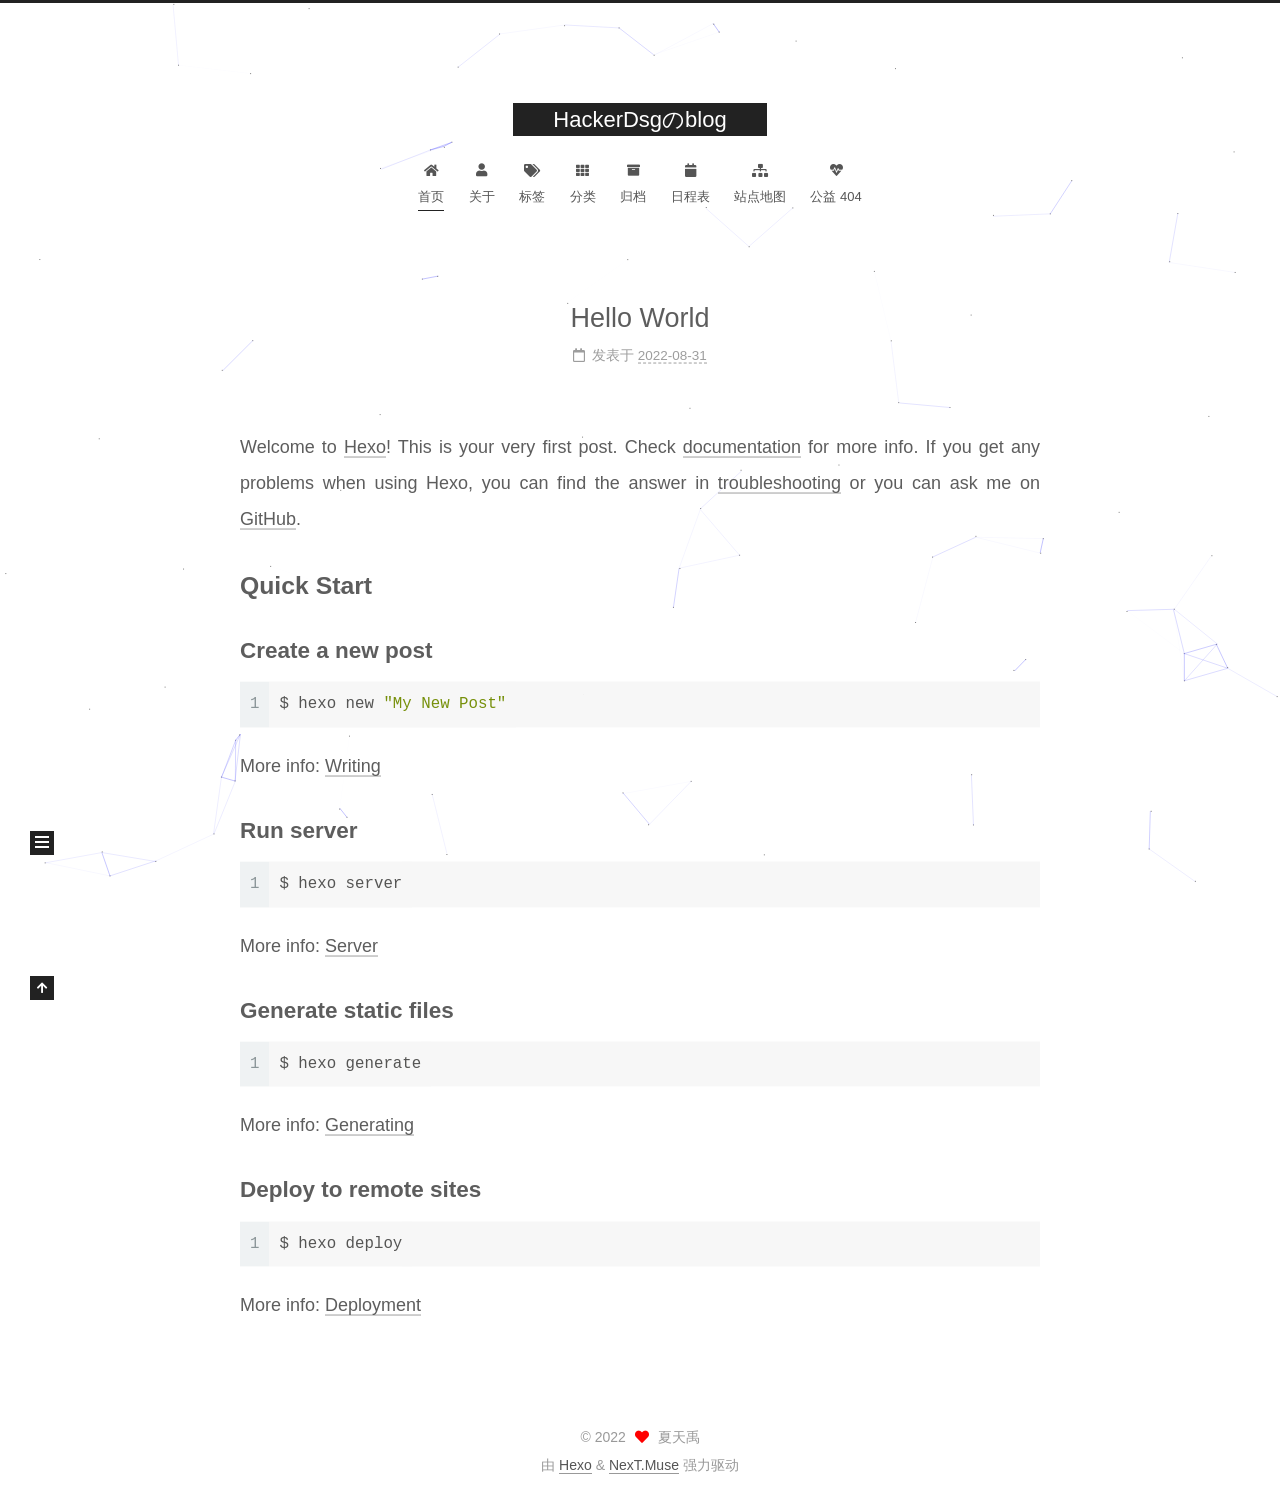
==== commit 88eb75be: "Site updated: 2022-08-31 12:43:53" ====
--- a/index.html
+++ b/index.html
@@ -115,9 +115,39 @@
     <a href="/" rel="section"><i class="fa fa-home fa-fw"></i>首页</a>
 
   </li>
+        <li class="menu-item menu-item-about">
+
+    <a href="/about/" rel="section"><i class="fa fa-user fa-fw"></i>关于</a>
+
+  </li>
+        <li class="menu-item menu-item-tags">
+
+    <a href="/tags/" rel="section"><i class="fa fa-tags fa-fw"></i>标签</a>
+
+  </li>
+        <li class="menu-item menu-item-categories">
+
+    <a href="/categories/" rel="section"><i class="fa fa-th fa-fw"></i>分类</a>
+
+  </li>
         <li class="menu-item menu-item-archives">
 
     <a href="/archives/" rel="section"><i class="fa fa-archive fa-fw"></i>归档</a>
+
+  </li>
+        <li class="menu-item menu-item-schedule">
+
+    <a href="/schedule/" rel="section"><i class="fa fa-calendar fa-fw"></i>日程表</a>
+
+  </li>
+        <li class="menu-item menu-item-sitemap">
+
+    <a href="/sitemap.xml" rel="section"><i class="fa fa-sitemap fa-fw"></i>站点地图</a>
+
+  </li>
+        <li class="menu-item menu-item-commonweal">
+
+    <a href="/404/" rel="section"><i class="fa fa-heartbeat fa-fw"></i>公益 404</a>
 
   </li>
   </ul>
@@ -330,6 +360,8 @@
   </div>
 
   
+  
+  <script color='0,0,255' opacity='0.5' zIndex='-1' count='99' src="/lib/canvas-nest/canvas-nest.min.js"></script>
   <script src="/lib/anime.min.js"></script>
   <script src="/lib/velocity/velocity.min.js"></script>
   <script src="/lib/velocity/velocity.ui.min.js"></script>
--- a/css/main.css
+++ b/css/main.css
@@ -1141,6 +1141,7 @@
   margin: 0 auto;
   max-width: 96px;
   padding: 2px;
+  border-radius: 50%;
 }
 .site-author-name {
   color: #f5f5f5;
@@ -1168,7 +1169,7 @@
 }
 .links-of-author a::before,
 .links-of-author span.exturl::before {
-  background: #b9ffff;
+  background: #d62f83;
   border-radius: 50%;
   content: ' ';
   display: inline-block;
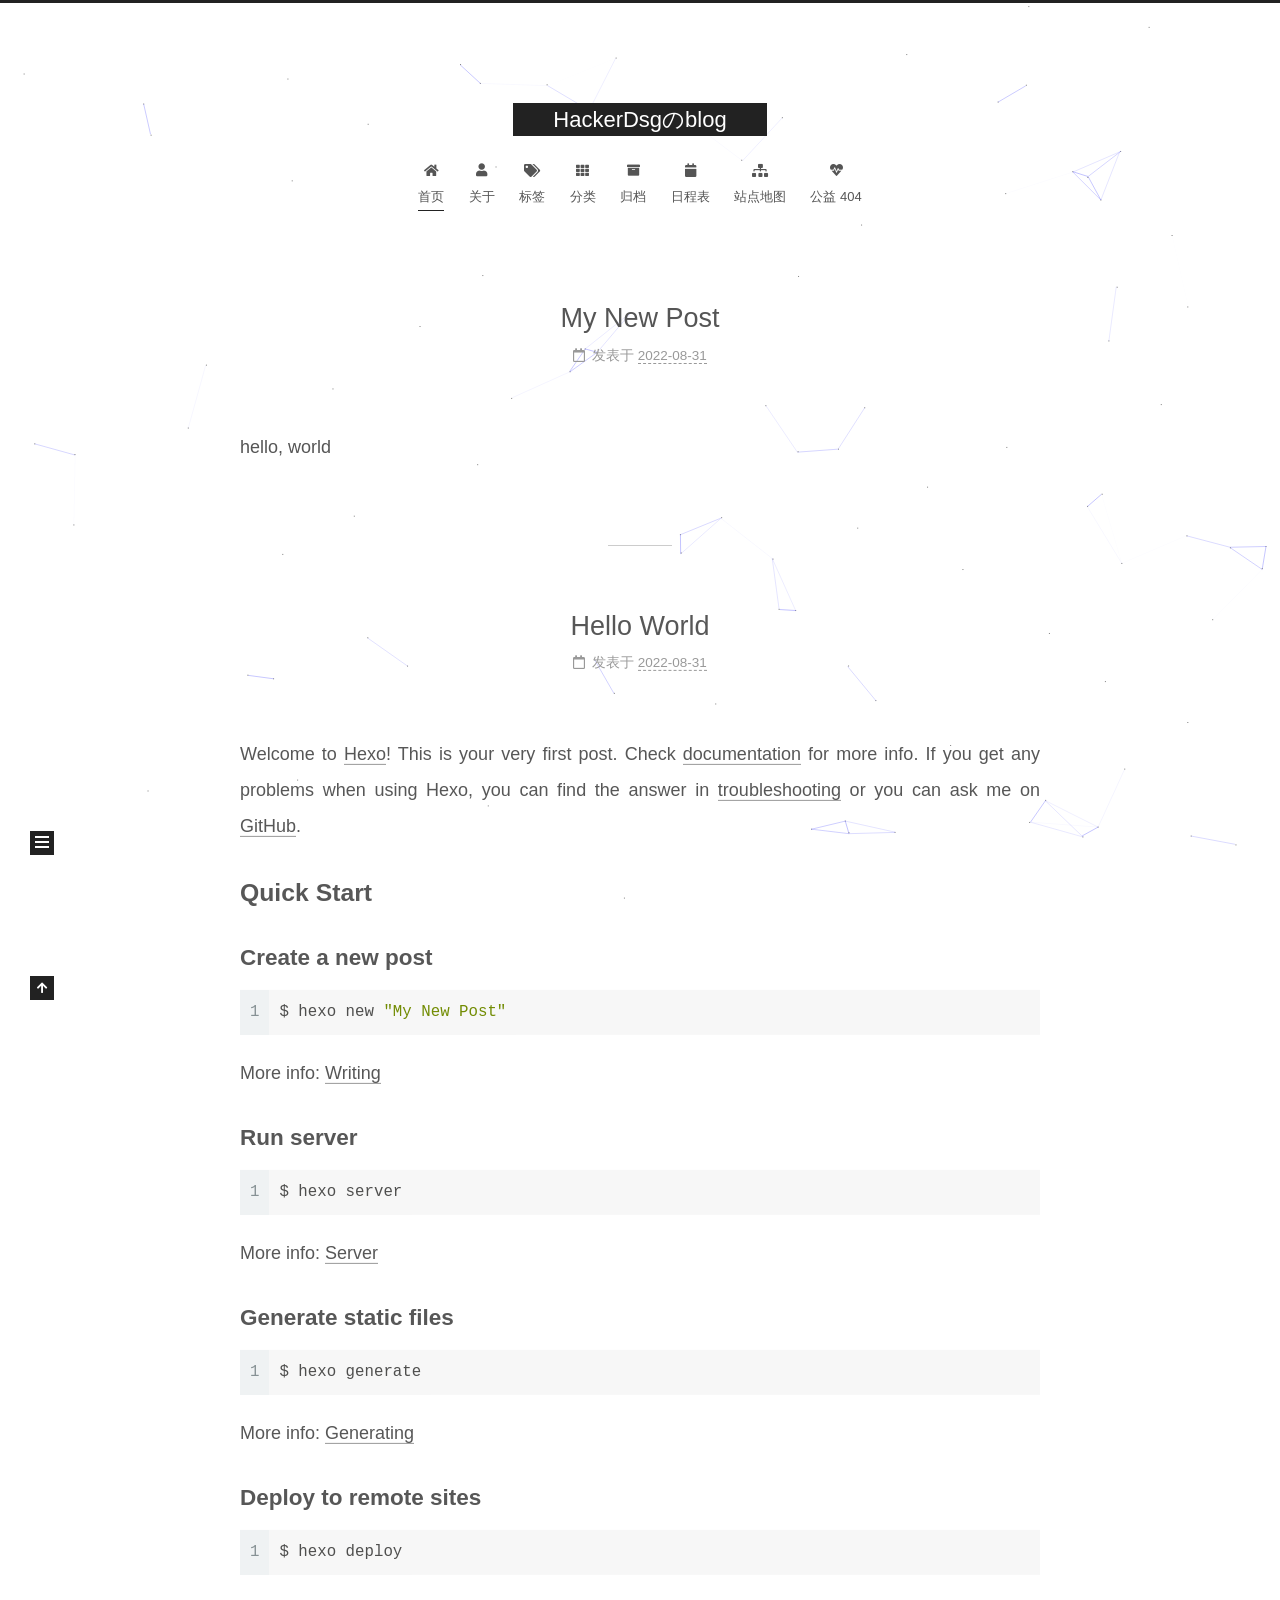
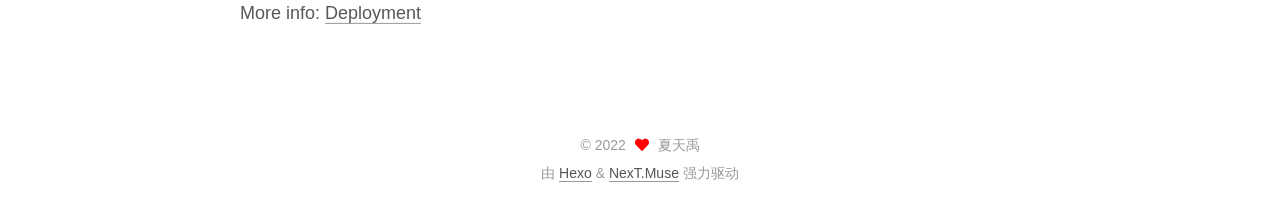
==== commit eac213a7: "Site updated: 2022-08-31 13:29:44" ====
--- a/index.html
+++ b/index.html
@@ -173,6 +173,65 @@
 
           <div class="content index posts-expand">
             
+      
+  
+  
+  <article itemscope itemtype="http://schema.org/Article" class="post-block" lang="zh-CN">
+    <link itemprop="mainEntityOfPage" href="http://example.com/2022/08/31/new/">
+
+    <span hidden itemprop="author" itemscope itemtype="http://schema.org/Person">
+      <meta itemprop="image" content="/images/avatar.gif">
+      <meta itemprop="name" content="夏天禹">
+      <meta itemprop="description" content="I know nothing except the fact of my ignorance.">
+    </span>
+
+    <span hidden itemprop="publisher" itemscope itemtype="http://schema.org/Organization">
+      <meta itemprop="name" content="HackerDsgのblog">
+    </span>
+      <header class="post-header">
+        <h2 class="post-title" itemprop="name headline">
+          
+            <a href="/2022/08/31/new/" class="post-title-link" itemprop="url">My New Post</a>
+        </h2>
+
+        <div class="post-meta">
+            <span class="post-meta-item">
+              <span class="post-meta-item-icon">
+                <i class="far fa-calendar"></i>
+              </span>
+              <span class="post-meta-item-text">发表于</span>
+              
+
+              <time title="创建时间：2022-08-31 13:22:53 / 修改时间：13:27:54" itemprop="dateCreated datePublished" datetime="2022-08-31T13:22:53+08:00">2022-08-31</time>
+            </span>
+
+          
+
+        </div>
+      </header>
+
+    
+    
+    
+    <div class="post-body" itemprop="articleBody">
+
+      
+          <p>hello, world</p>
+
+      
+    </div>
+
+    
+    
+    
+      <footer class="post-footer">
+        <div class="post-eof"></div>
+      </footer>
+  </article>
+  
+  
+  
+
       
   
   
@@ -309,7 +368,7 @@
       <div class="site-state-item site-state-posts">
           <a href="/archives/">
         
-          <span class="site-state-item-count">1</span>
+          <span class="site-state-item-count">2</span>
           <span class="site-state-item-name">日志</span>
         </a>
       </div>
--- a/css/main.css
+++ b/css/main.css
@@ -1169,7 +1169,7 @@
 }
 .links-of-author a::before,
 .links-of-author span.exturl::before {
-  background: #d62f83;
+  background: #ffe341;
   border-radius: 50%;
   content: ' ';
   display: inline-block;
@@ -2290,3 +2290,10 @@
   text-overflow: ellipsis;
   white-space: nowrap;
 }
+body {
+  background: url("/images/background.jpg");
+  background-size: cover;
+  background-repeat: no-repeat;
+  background-attachment: fixed;
+  background-position: 50% 50%;
+}
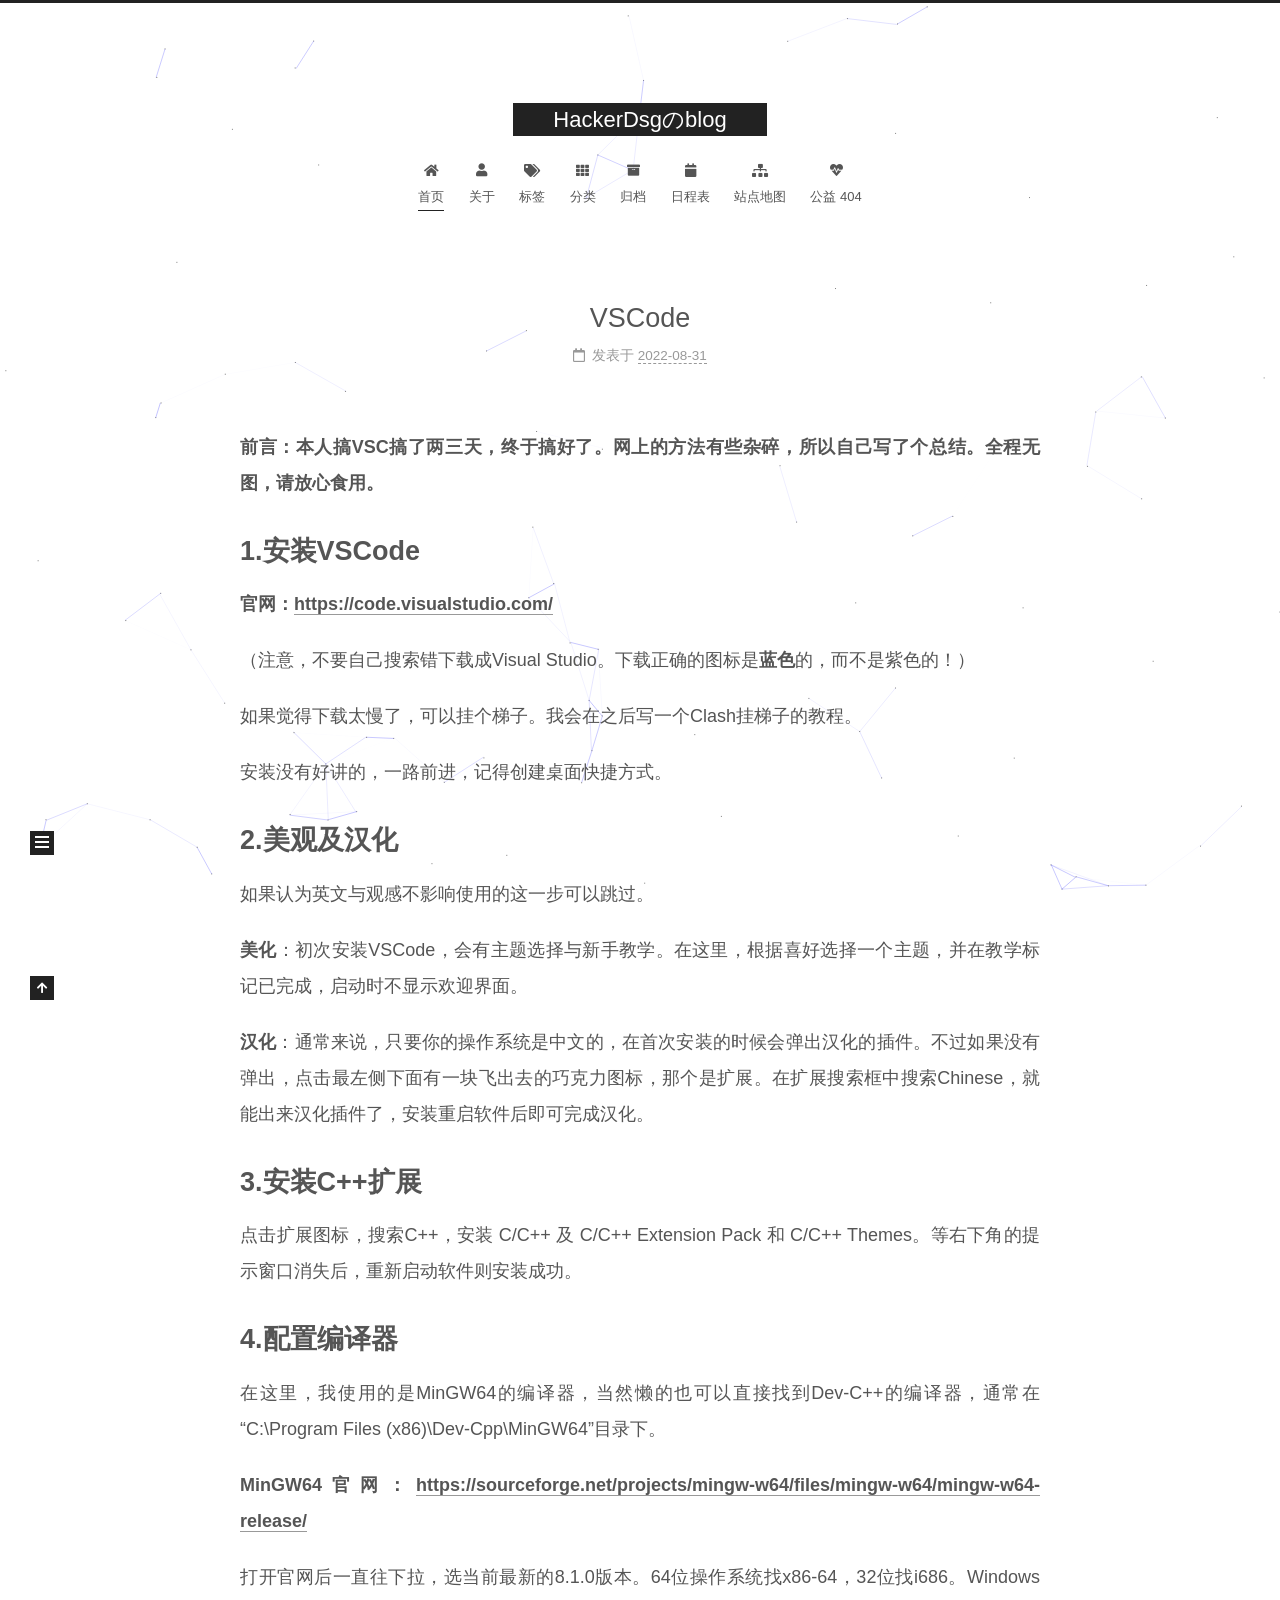
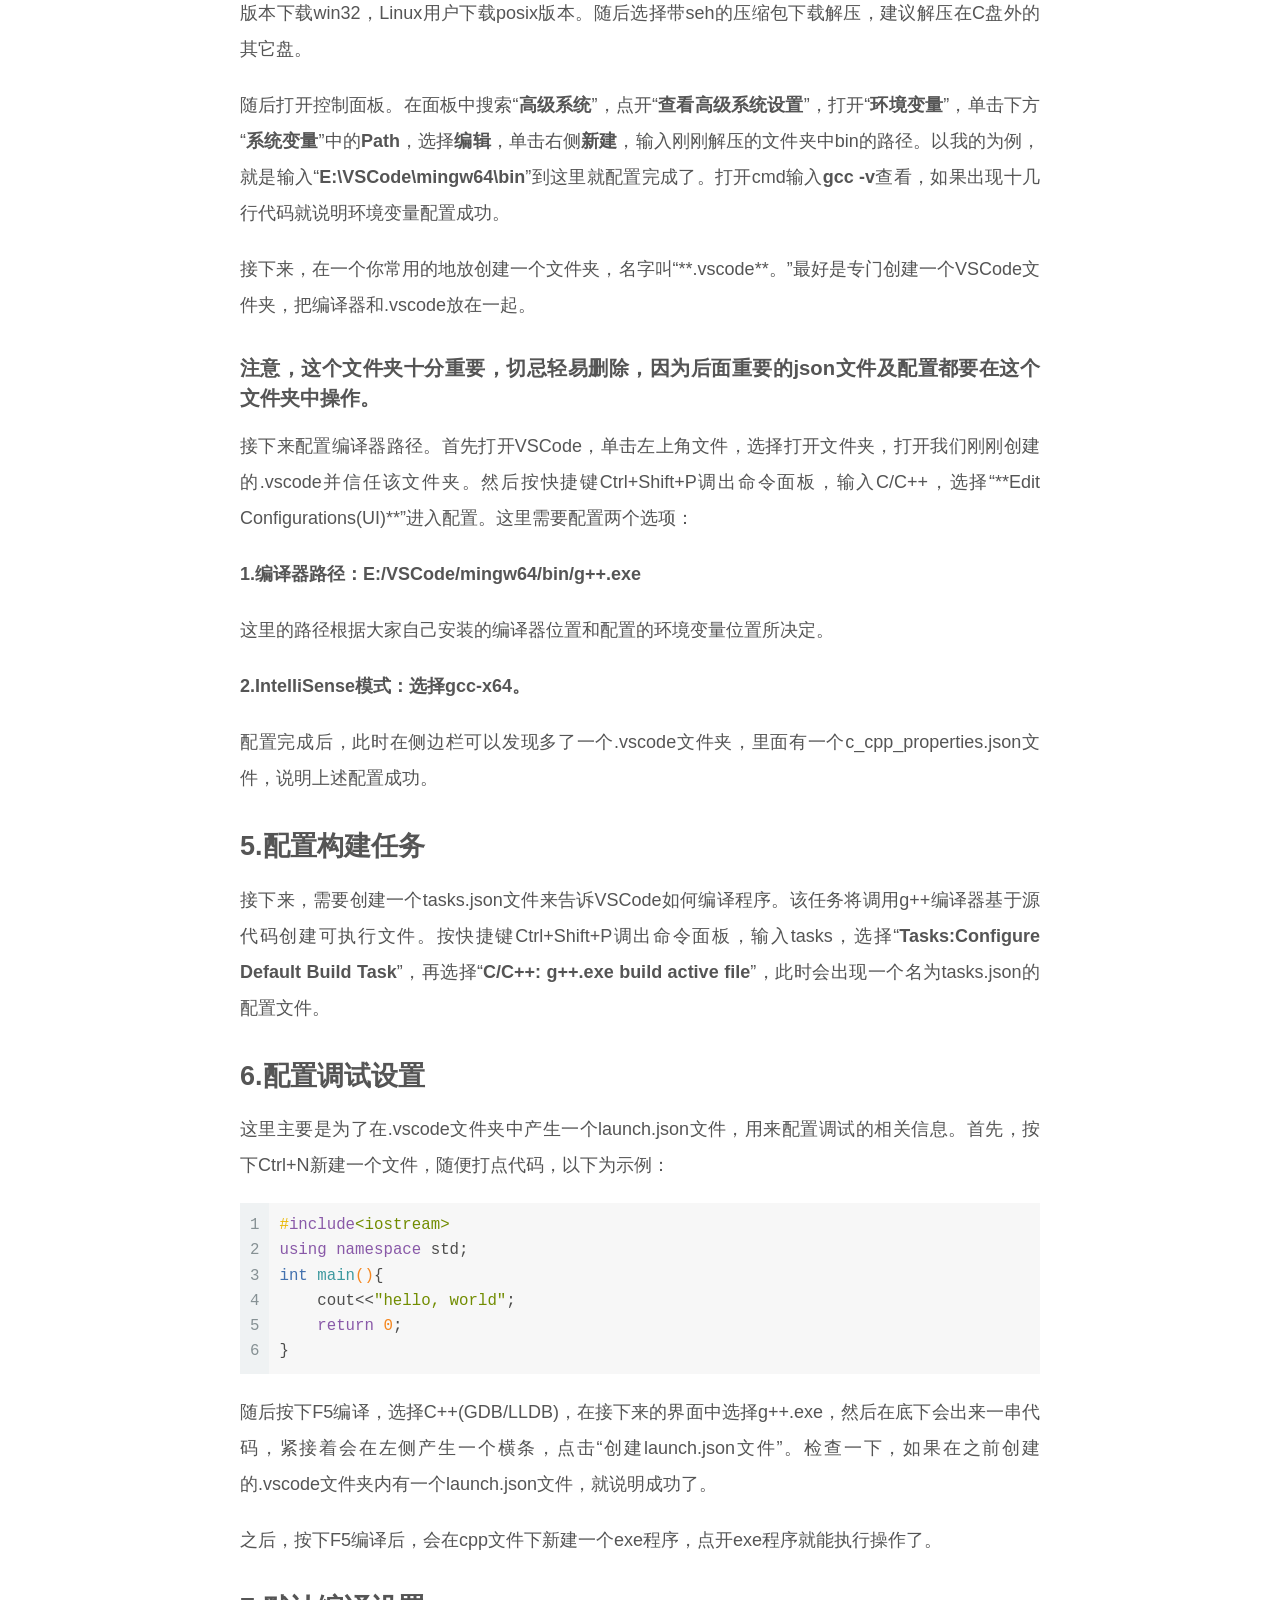
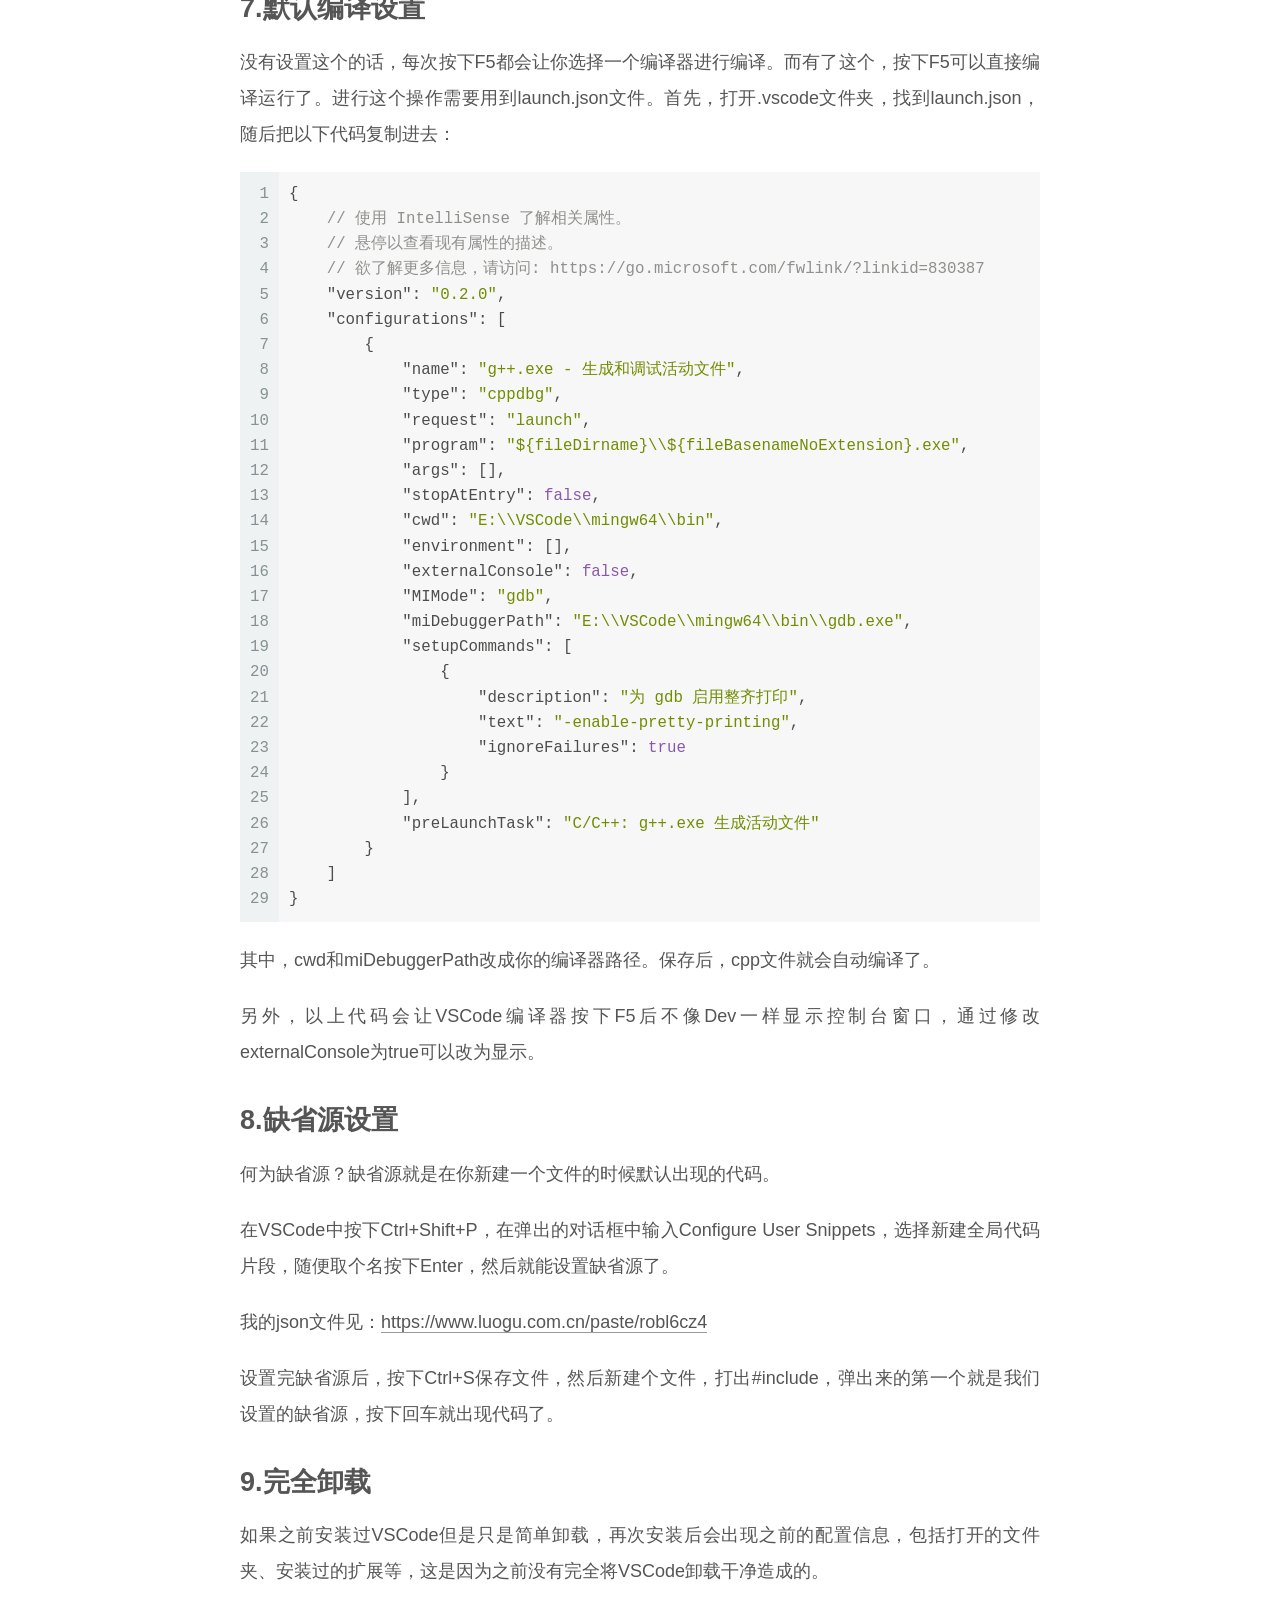
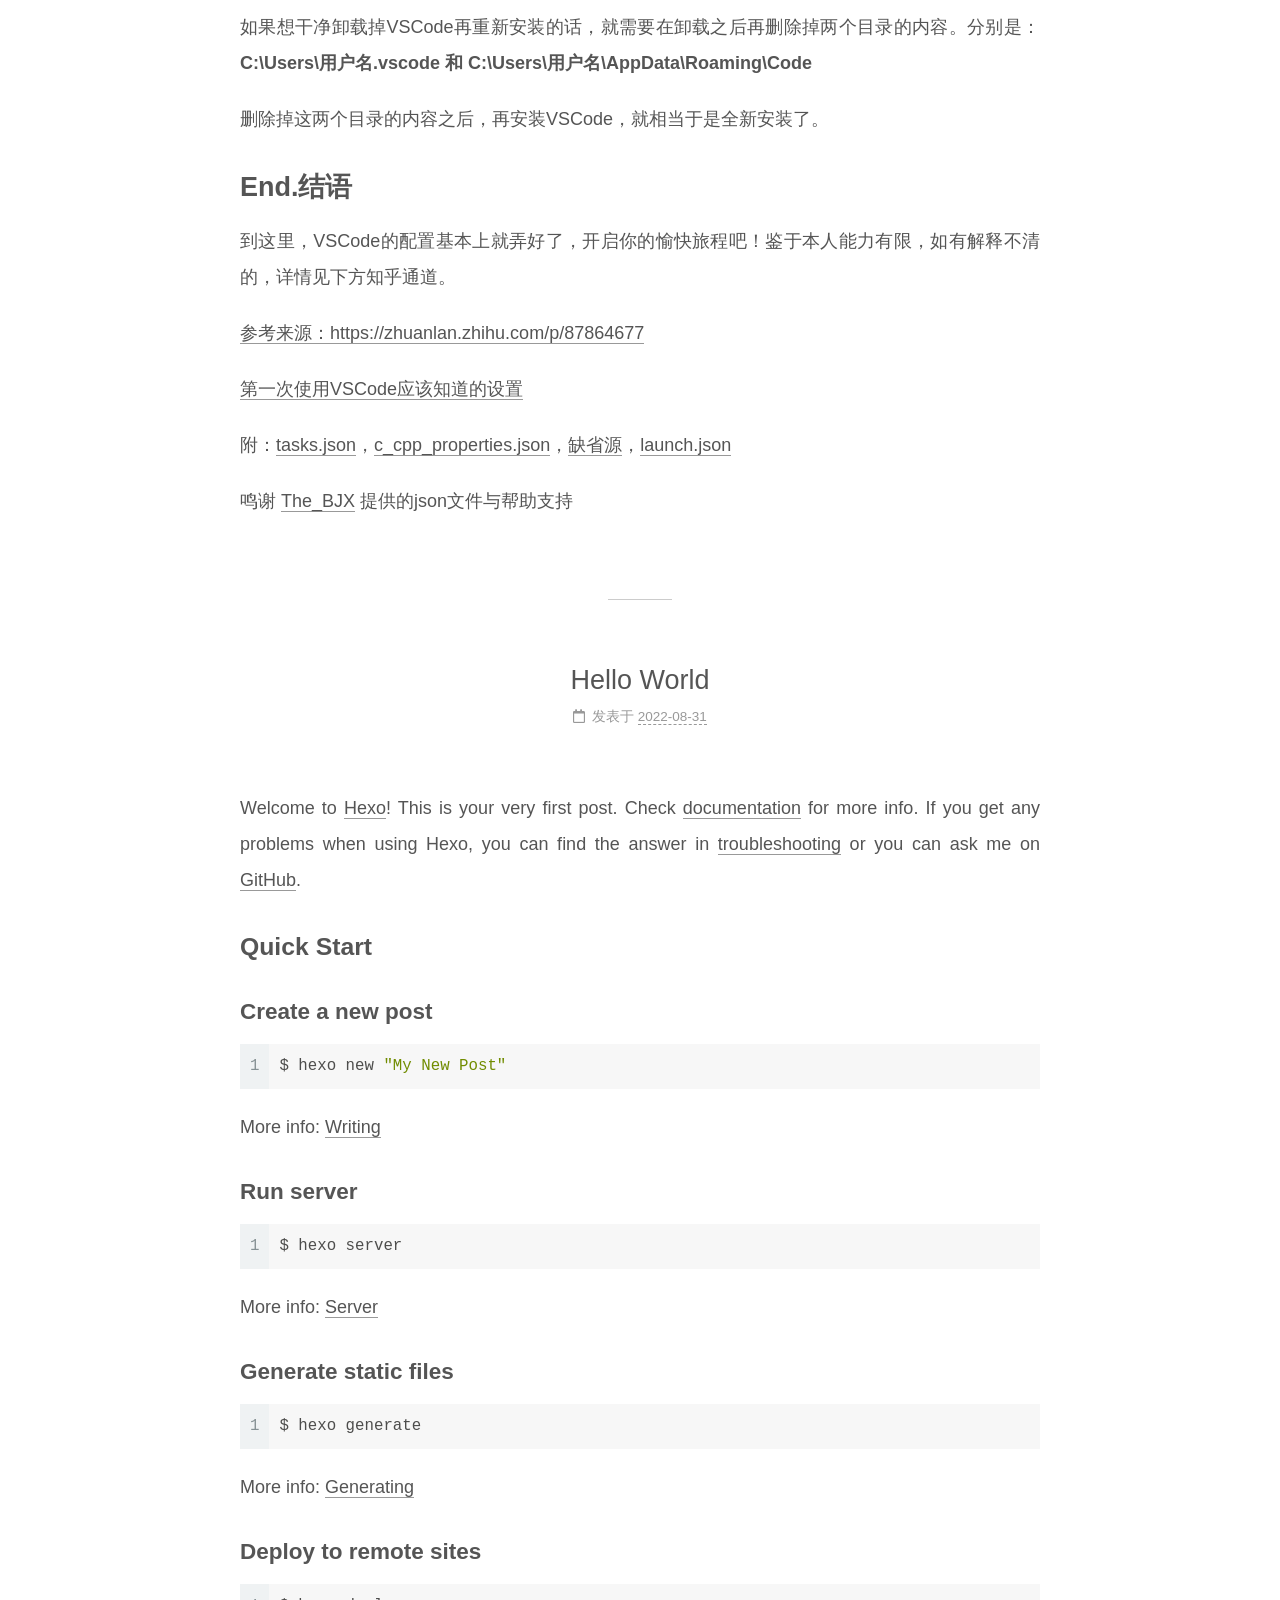
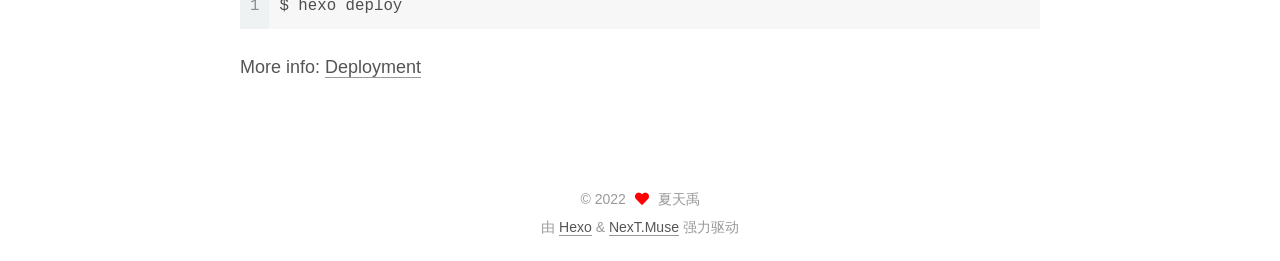
==== commit 4aee3118: "Site updated: 2022-08-31 14:45:49" ====
--- a/index.html
+++ b/index.html
@@ -177,7 +177,7 @@
   
   
   <article itemscope itemtype="http://schema.org/Article" class="post-block" lang="zh-CN">
-    <link itemprop="mainEntityOfPage" href="http://example.com/2022/08/31/new/">
+    <link itemprop="mainEntityOfPage" href="http://example.com/2022/08/31/VSCode/">
 
     <span hidden itemprop="author" itemscope itemtype="http://schema.org/Person">
       <meta itemprop="image" content="/images/avatar.gif">
@@ -191,7 +191,7 @@
       <header class="post-header">
         <h2 class="post-title" itemprop="name headline">
           
-            <a href="/2022/08/31/new/" class="post-title-link" itemprop="url">My New Post</a>
+            <a href="/2022/08/31/VSCode/" class="post-title-link" itemprop="url">VSCode</a>
         </h2>
 
         <div class="post-meta">
@@ -202,7 +202,7 @@
               <span class="post-meta-item-text">发表于</span>
               
 
-              <time title="创建时间：2022-08-31 13:22:53 / 修改时间：13:27:54" itemprop="dateCreated datePublished" datetime="2022-08-31T13:22:53+08:00">2022-08-31</time>
+              <time title="创建时间：2022-08-31 13:47:21 / 修改时间：13:47:39" itemprop="dateCreated datePublished" datetime="2022-08-31T13:47:21+08:00">2022-08-31</time>
             </span>
 
           
@@ -216,7 +216,46 @@
     <div class="post-body" itemprop="articleBody">
 
       
-          <p>hello, world</p>
+          <p><strong>前言：本人搞VSC搞了两三天，终于搞好了。网上的方法有些杂碎，所以自己写了个总结。全程无图，请放心食用。</strong></p>
+<h1 id="1-安装VSCode"><a href="#1-安装VSCode" class="headerlink" title="1.安装VSCode"></a>1.安装VSCode</h1><p><strong>官网：<a target="_blank" rel="noopener" href="https://code.visualstudio.com/">https://code.visualstudio.com/</a></strong></p>
+<p>（注意，不要自己搜索错下载成Visual Studio。下载正确的图标是<strong>蓝色</strong>的，而不是紫色的！）</p>
+<p>如果觉得下载太慢了，可以挂个梯子。我会在之后写一个Clash挂梯子的教程。</p>
+<p>安装没有好讲的，一路前进，记得创建桌面快捷方式。</p>
+<h1 id="2-美观及汉化"><a href="#2-美观及汉化" class="headerlink" title="2.美观及汉化"></a>2.美观及汉化</h1><p>如果认为英文与观感不影响使用的这一步可以跳过。</p>
+<p><strong>美化</strong>：初次安装VSCode，会有主题选择与新手教学。在这里，根据喜好选择一个主题，并在教学标记已完成，启动时不显示欢迎界面。</p>
+<p><strong>汉化</strong>：通常来说，只要你的操作系统是中文的，在首次安装的时候会弹出汉化的插件。不过如果没有弹出，点击最左侧下面有一块飞出去的巧克力图标，那个是扩展。在扩展搜索框中搜索Chinese，就能出来汉化插件了，安装重启软件后即可完成汉化。</p>
+<h1 id="3-安装C-扩展"><a href="#3-安装C-扩展" class="headerlink" title="3.安装C++扩展"></a>3.安装C++扩展</h1><p>点击扩展图标，搜索C++，安装 C&#x2F;C++ 及 C&#x2F;C++ Extension Pack 和 C&#x2F;C++ Themes。等右下角的提示窗口消失后，重新启动软件则安装成功。</p>
+<h1 id="4-配置编译器"><a href="#4-配置编译器" class="headerlink" title="4.配置编译器"></a>4.配置编译器</h1><p>在这里，我使用的是MinGW64的编译器，当然懒的也可以直接找到Dev-C++的编译器，通常在“C:\Program Files (x86)\Dev-Cpp\MinGW64”目录下。</p>
+<p><strong>MinGW64官网：<a target="_blank" rel="noopener" href="https://sourceforge.net/projects/mingw-w64/files/mingw-w64/mingw-w64-release/">https://sourceforge.net/projects/mingw-w64/files/mingw-w64/mingw-w64-release/</a></strong></p>
+<p>打开官网后一直往下拉，选当前最新的8.1.0版本。64位操作系统找x86-64，32位找i686。Windows版本下载win32，Linux用户下载posix版本。随后选择带seh的压缩包下载解压，建议解压在C盘外的其它盘。</p>
+<p>随后打开控制面板。在面板中搜索“<strong>高级系统</strong>”，点开“<strong>查看高级系统设置</strong>”，打开“<strong>环境变量</strong>”，单击下方“<strong>系统变量</strong>”中的<strong>Path</strong>，选择<strong>编辑</strong>，单击右侧<strong>新建</strong>，输入刚刚解压的文件夹中bin的路径。以我的为例，就是输入“<strong>E:\VSCode\mingw64\bin</strong>”到这里就配置完成了。打开cmd输入<strong>gcc -v</strong>查看，如果出现十几行代码就说明环境变量配置成功。</p>
+<p>接下来，在一个你常用的地放创建一个文件夹，名字叫“**.vscode**。”最好是专门创建一个VSCode文件夹，把编译器和.vscode放在一起。 </p>
+<h4 id="注意，这个文件夹十分重要，切忌轻易删除，因为后面重要的json文件及配置都要在这个文件夹中操作。"><a href="#注意，这个文件夹十分重要，切忌轻易删除，因为后面重要的json文件及配置都要在这个文件夹中操作。" class="headerlink" title="注意，这个文件夹十分重要，切忌轻易删除，因为后面重要的json文件及配置都要在这个文件夹中操作。"></a>注意，这个文件夹十分重要，切忌轻易删除，因为后面重要的json文件及配置都要在这个文件夹中操作。</h4><p>接下来配置编译器路径。首先打开VSCode，单击左上角文件，选择打开文件夹，打开我们刚刚创建的.vscode并信任该文件夹。然后按快捷键Ctrl+Shift+P调出命令面板，输入C&#x2F;C++，选择“**Edit Configurations(UI)**”进入配置。这里需要配置两个选项：</p>
+<p><strong>1.编译器路径：E:&#x2F;VSCode&#x2F;mingw64&#x2F;bin&#x2F;g++.exe</strong></p>
+<p>这里的路径根据大家自己安装的编译器位置和配置的环境变量位置所决定。</p>
+<p><strong>2.IntelliSense模式：选择gcc-x64。</strong></p>
+<p>配置完成后，此时在侧边栏可以发现多了一个.vscode文件夹，里面有一个c_cpp_properties.json文件，说明上述配置成功。</p>
+<h1 id="5-配置构建任务"><a href="#5-配置构建任务" class="headerlink" title="5.配置构建任务"></a>5.配置构建任务</h1><p>接下来，需要创建一个tasks.json文件来告诉VSCode如何编译程序。该任务将调用g++编译器基于源代码创建可执行文件。按快捷键Ctrl+Shift+P调出命令面板，输入tasks，选择“<strong>Tasks:Configure Default Build Task</strong>”，再选择“<strong>C&#x2F;C++: g++.exe build active file</strong>”，此时会出现一个名为tasks.json的配置文件。</p>
+<h1 id="6-配置调试设置"><a href="#6-配置调试设置" class="headerlink" title="6.配置调试设置"></a>6.配置调试设置</h1><p>这里主要是为了在.vscode文件夹中产生一个launch.json文件，用来配置调试的相关信息。首先，按下Ctrl+N新建一个文件，随便打点代码，以下为示例：</p>
+<figure class="highlight cpp"><table><tr><td class="gutter"><pre><span class="line">1</span><br><span class="line">2</span><br><span class="line">3</span><br><span class="line">4</span><br><span class="line">5</span><br><span class="line">6</span><br></pre></td><td class="code"><pre><span class="line"><span class="meta">#<span class="keyword">include</span><span class="string">&lt;iostream&gt;</span></span></span><br><span class="line"><span class="keyword">using</span> <span class="keyword">namespace</span> std;</span><br><span class="line"><span class="function"><span class="type">int</span> <span class="title">main</span><span class="params">()</span></span>&#123;</span><br><span class="line">    cout&lt;&lt;<span class="string">&quot;hello, world&quot;</span>;</span><br><span class="line">    <span class="keyword">return</span> <span class="number">0</span>;</span><br><span class="line">&#125;</span><br></pre></td></tr></table></figure>
+<p>随后按下F5编译，选择C++(GDB&#x2F;LLDB)，在接下来的界面中选择g++.exe，然后在底下会出来一串代码，紧接着会在左侧产生一个横条，点击“创建launch.json文件”。检查一下，如果在之前创建的.vscode文件夹内有一个launch.json文件，就说明成功了。</p>
+<p>之后，按下F5编译后，会在cpp文件下新建一个exe程序，点开exe程序就能执行操作了。</p>
+<h1 id="7-默认编译设置"><a href="#7-默认编译设置" class="headerlink" title="7.默认编译设置"></a>7.默认编译设置</h1><p>没有设置这个的话，每次按下F5都会让你选择一个编译器进行编译。而有了这个，按下F5可以直接编译运行了。进行这个操作需要用到launch.json文件。首先，打开.vscode文件夹，找到launch.json，随后把以下代码复制进去：</p>
+<figure class="highlight json"><table><tr><td class="gutter"><pre><span class="line">1</span><br><span class="line">2</span><br><span class="line">3</span><br><span class="line">4</span><br><span class="line">5</span><br><span class="line">6</span><br><span class="line">7</span><br><span class="line">8</span><br><span class="line">9</span><br><span class="line">10</span><br><span class="line">11</span><br><span class="line">12</span><br><span class="line">13</span><br><span class="line">14</span><br><span class="line">15</span><br><span class="line">16</span><br><span class="line">17</span><br><span class="line">18</span><br><span class="line">19</span><br><span class="line">20</span><br><span class="line">21</span><br><span class="line">22</span><br><span class="line">23</span><br><span class="line">24</span><br><span class="line">25</span><br><span class="line">26</span><br><span class="line">27</span><br><span class="line">28</span><br><span class="line">29</span><br></pre></td><td class="code"><pre><span class="line"><span class="punctuation">&#123;</span></span><br><span class="line">    <span class="comment">// 使用 IntelliSense 了解相关属性。 </span></span><br><span class="line">    <span class="comment">// 悬停以查看现有属性的描述。</span></span><br><span class="line">    <span class="comment">// 欲了解更多信息，请访问: https://go.microsoft.com/fwlink/?linkid=830387</span></span><br><span class="line">    <span class="attr">&quot;version&quot;</span><span class="punctuation">:</span> <span class="string">&quot;0.2.0&quot;</span><span class="punctuation">,</span></span><br><span class="line">    <span class="attr">&quot;configurations&quot;</span><span class="punctuation">:</span> <span class="punctuation">[</span></span><br><span class="line">        <span class="punctuation">&#123;</span></span><br><span class="line">            <span class="attr">&quot;name&quot;</span><span class="punctuation">:</span> <span class="string">&quot;g++.exe - 生成和调试活动文件&quot;</span><span class="punctuation">,</span></span><br><span class="line">            <span class="attr">&quot;type&quot;</span><span class="punctuation">:</span> <span class="string">&quot;cppdbg&quot;</span><span class="punctuation">,</span></span><br><span class="line">            <span class="attr">&quot;request&quot;</span><span class="punctuation">:</span> <span class="string">&quot;launch&quot;</span><span class="punctuation">,</span></span><br><span class="line">            <span class="attr">&quot;program&quot;</span><span class="punctuation">:</span> <span class="string">&quot;$&#123;fileDirname&#125;\\$&#123;fileBasenameNoExtension&#125;.exe&quot;</span><span class="punctuation">,</span></span><br><span class="line">            <span class="attr">&quot;args&quot;</span><span class="punctuation">:</span> <span class="punctuation">[</span><span class="punctuation">]</span><span class="punctuation">,</span></span><br><span class="line">            <span class="attr">&quot;stopAtEntry&quot;</span><span class="punctuation">:</span> <span class="literal"><span class="keyword">false</span></span><span class="punctuation">,</span></span><br><span class="line">            <span class="attr">&quot;cwd&quot;</span><span class="punctuation">:</span> <span class="string">&quot;E:\\VSCode\\mingw64\\bin&quot;</span><span class="punctuation">,</span></span><br><span class="line">            <span class="attr">&quot;environment&quot;</span><span class="punctuation">:</span> <span class="punctuation">[</span><span class="punctuation">]</span><span class="punctuation">,</span></span><br><span class="line">            <span class="attr">&quot;externalConsole&quot;</span><span class="punctuation">:</span> <span class="literal"><span class="keyword">false</span></span><span class="punctuation">,</span></span><br><span class="line">            <span class="attr">&quot;MIMode&quot;</span><span class="punctuation">:</span> <span class="string">&quot;gdb&quot;</span><span class="punctuation">,</span></span><br><span class="line">            <span class="attr">&quot;miDebuggerPath&quot;</span><span class="punctuation">:</span> <span class="string">&quot;E:\\VSCode\\mingw64\\bin\\gdb.exe&quot;</span><span class="punctuation">,</span></span><br><span class="line">            <span class="attr">&quot;setupCommands&quot;</span><span class="punctuation">:</span> <span class="punctuation">[</span></span><br><span class="line">                <span class="punctuation">&#123;</span></span><br><span class="line">                    <span class="attr">&quot;description&quot;</span><span class="punctuation">:</span> <span class="string">&quot;为 gdb 启用整齐打印&quot;</span><span class="punctuation">,</span></span><br><span class="line">                    <span class="attr">&quot;text&quot;</span><span class="punctuation">:</span> <span class="string">&quot;-enable-pretty-printing&quot;</span><span class="punctuation">,</span></span><br><span class="line">                    <span class="attr">&quot;ignoreFailures&quot;</span><span class="punctuation">:</span> <span class="literal"><span class="keyword">true</span></span></span><br><span class="line">                <span class="punctuation">&#125;</span></span><br><span class="line">            <span class="punctuation">]</span><span class="punctuation">,</span></span><br><span class="line">            <span class="attr">&quot;preLaunchTask&quot;</span><span class="punctuation">:</span> <span class="string">&quot;C/C++: g++.exe 生成活动文件&quot;</span></span><br><span class="line">        <span class="punctuation">&#125;</span></span><br><span class="line">    <span class="punctuation">]</span></span><br><span class="line"><span class="punctuation">&#125;</span></span><br></pre></td></tr></table></figure>
+<p>其中，cwd和miDebuggerPath改成你的编译器路径。保存后，cpp文件就会自动编译了。</p>
+<p>另外，以上代码会让VSCode编译器按下F5后不像Dev一样显示控制台窗口，通过修改externalConsole为true可以改为显示。</p>
+<h1 id="8-缺省源设置"><a href="#8-缺省源设置" class="headerlink" title="8.缺省源设置"></a>8.缺省源设置</h1><p>何为缺省源？缺省源就是在你新建一个文件的时候默认出现的代码。</p>
+<p>在VSCode中按下Ctrl+Shift+P，在弹出的对话框中输入Configure User Snippets，选择新建全局代码片段，随便取个名按下Enter，然后就能设置缺省源了。</p>
+<p>我的json文件见：<a target="_blank" rel="noopener" href="https://www.luogu.com.cn/paste/robl6cz4">https://www.luogu.com.cn/paste/robl6cz4</a></p>
+<p>设置完缺省源后，按下Ctrl+S保存文件，然后新建个文件，打出#include，弹出来的第一个就是我们设置的缺省源，按下回车就出现代码了。</p>
+<h1 id="9-完全卸载"><a href="#9-完全卸载" class="headerlink" title="9.完全卸载"></a>9.完全卸载</h1><p>如果之前安装过VSCode但是只是简单卸载，再次安装后会出现之前的配置信息，包括打开的文件夹、安装过的扩展等，这是因为之前没有完全将VSCode卸载干净造成的。</p>
+<p>如果想干净卸载掉VSCode再重新安装的话，就需要在卸载之后再删除掉两个目录的内容。分别是：<strong>C:\Users\用户名.vscode 和 C:\Users\用户名\AppData\Roaming\Code</strong></p>
+<p>删除掉这两个目录的内容之后，再安装VSCode，就相当于是全新安装了。</p>
+<h1 id="End-结语"><a href="#End-结语" class="headerlink" title="End.结语"></a>End.结语</h1><p>到这里，VSCode的配置基本上就弄好了，开启你的愉快旅程吧！鉴于本人能力有限，如有解释不清的，详情见下方知乎通道。</p>
+<p><a target="_blank" rel="noopener" href="https://zhuanlan.zhihu.com/p/87864677">参考来源：https://zhuanlan.zhihu.com/p/87864677</a></p>
+<p><a target="_blank" rel="noopener" href="https://zhuanlan.zhihu.com/p/62913725">第一次使用VSCode应该知道的设置</a></p>
+<p>附：<a target="_blank" rel="noopener" href="https://www.luogu.com.cn/paste/nqq35kic">tasks.json</a>，<a target="_blank" rel="noopener" href="https://www.luogu.com.cn/paste/zron54pi">c_cpp_properties.json</a>，<a target="_blank" rel="noopener" href="https://www.luogu.com.cn/paste/robl6cz4">缺省源</a>，<a target="_blank" rel="noopener" href="https://www.luogu.com.cn/paste/aal9qmc2">launch.json</a></p>
+<p>鸣谢 <a target="_blank" rel="noopener" href="https://www.luogu.com.cn/user/364027">The_BJX</a> 提供的json文件与帮助支持</p>
 
       
     </div>
--- a/css/main.css
+++ b/css/main.css
@@ -1169,7 +1169,7 @@
 }
 .links-of-author a::before,
 .links-of-author span.exturl::before {
-  background: #ffe341;
+  background: #6f0660;
   border-radius: 50%;
   content: ' ';
   display: inline-block;
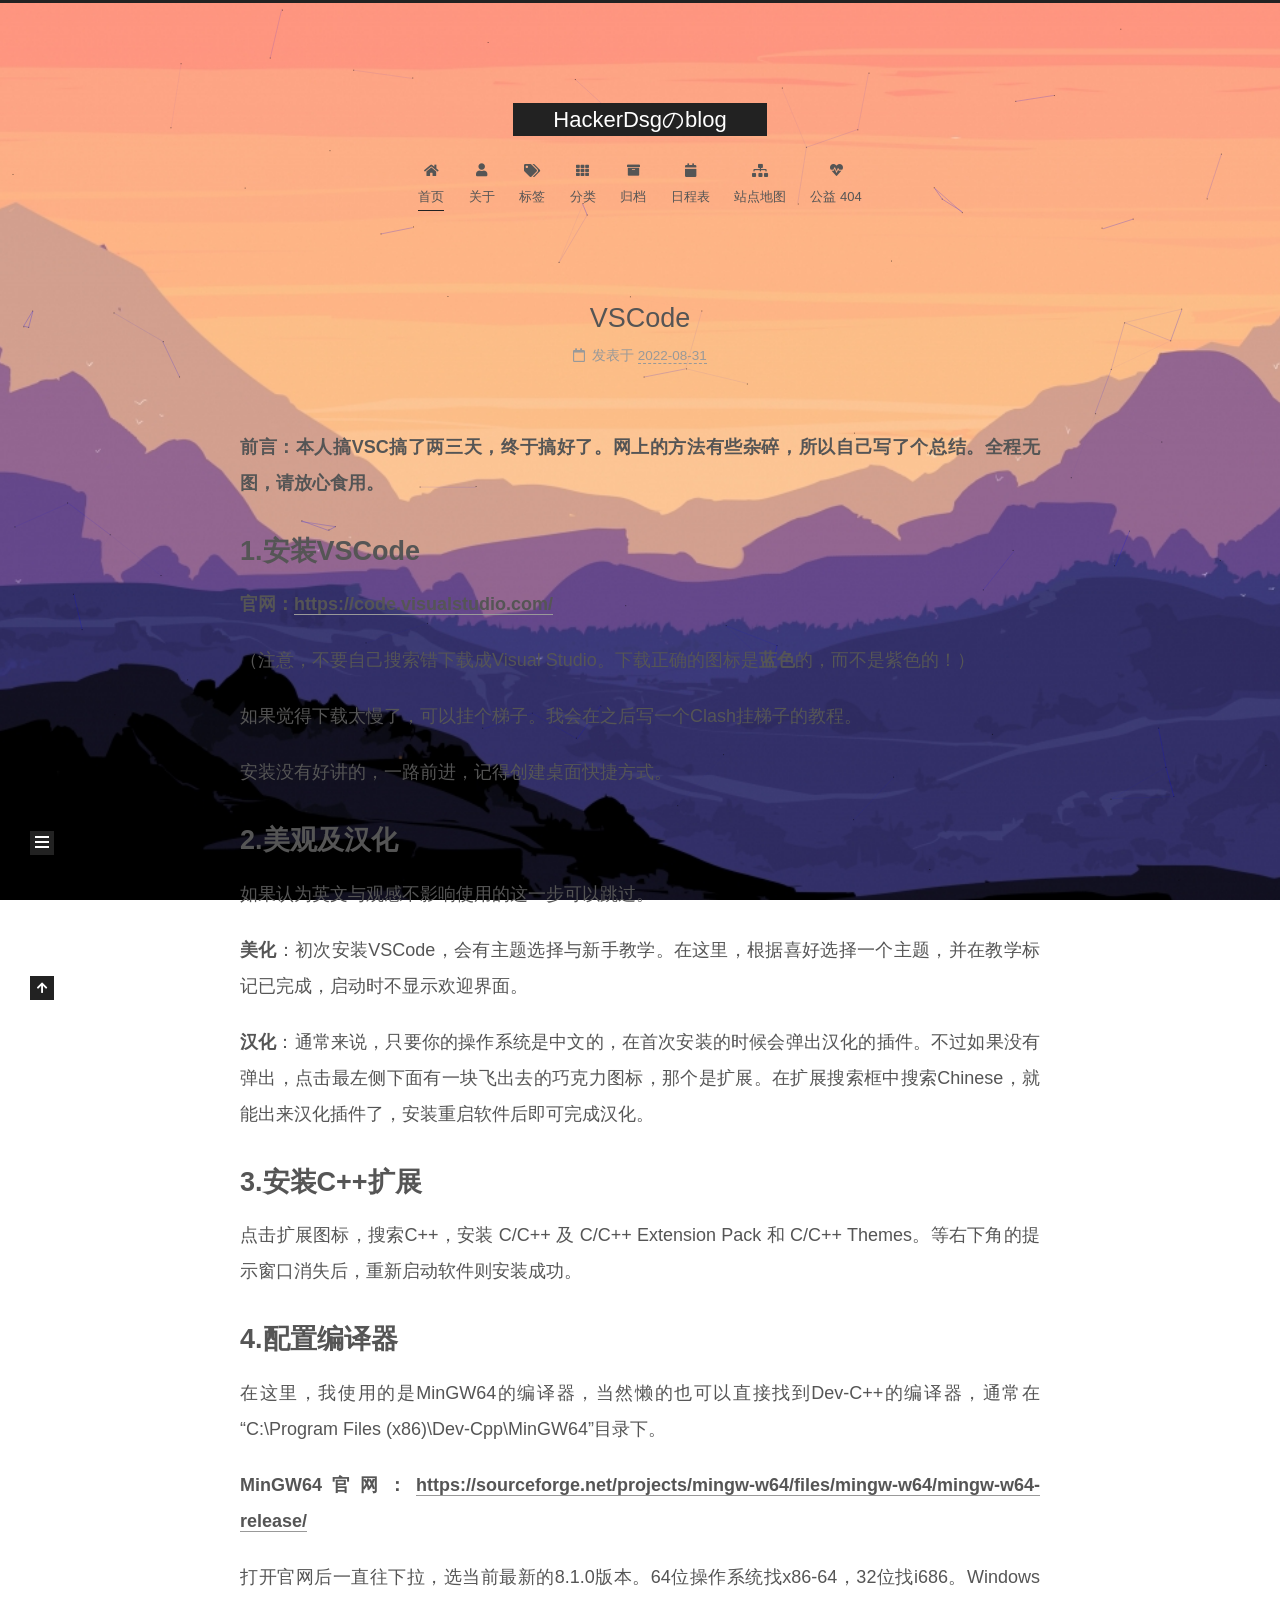
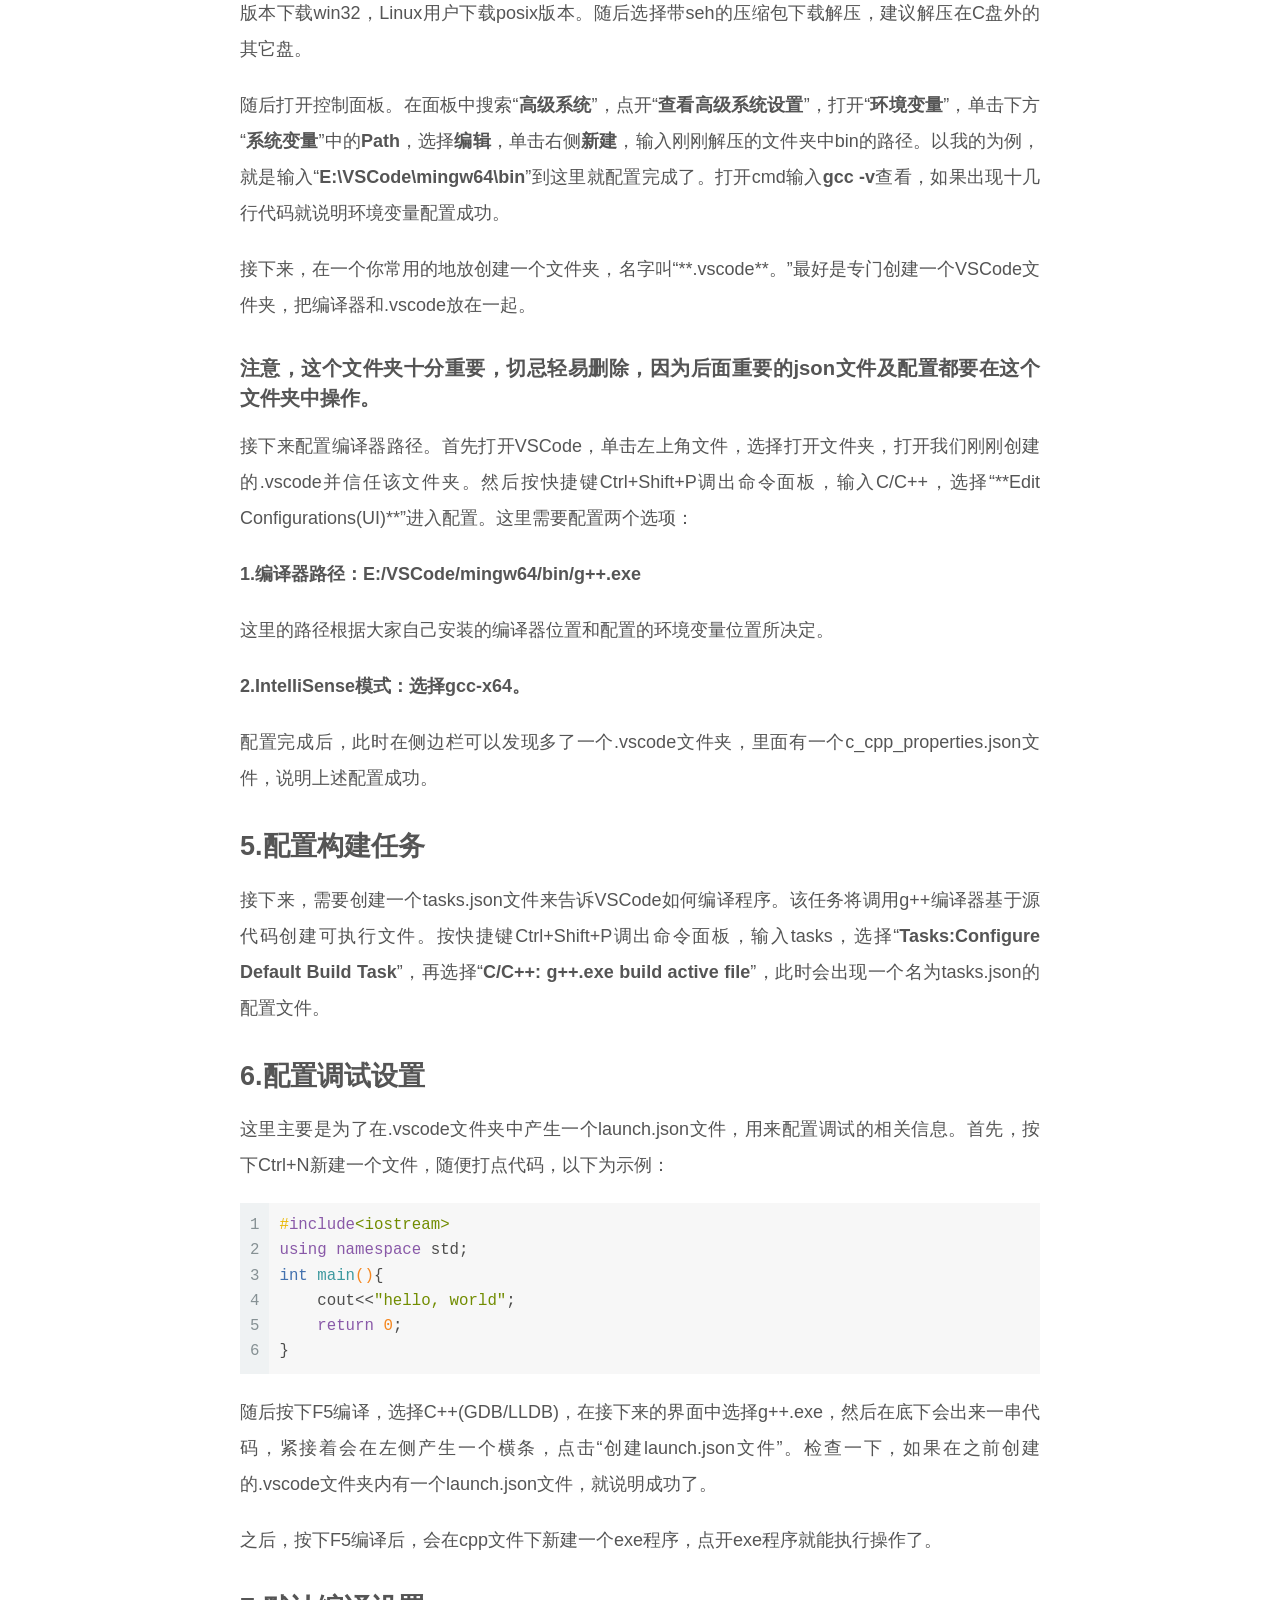
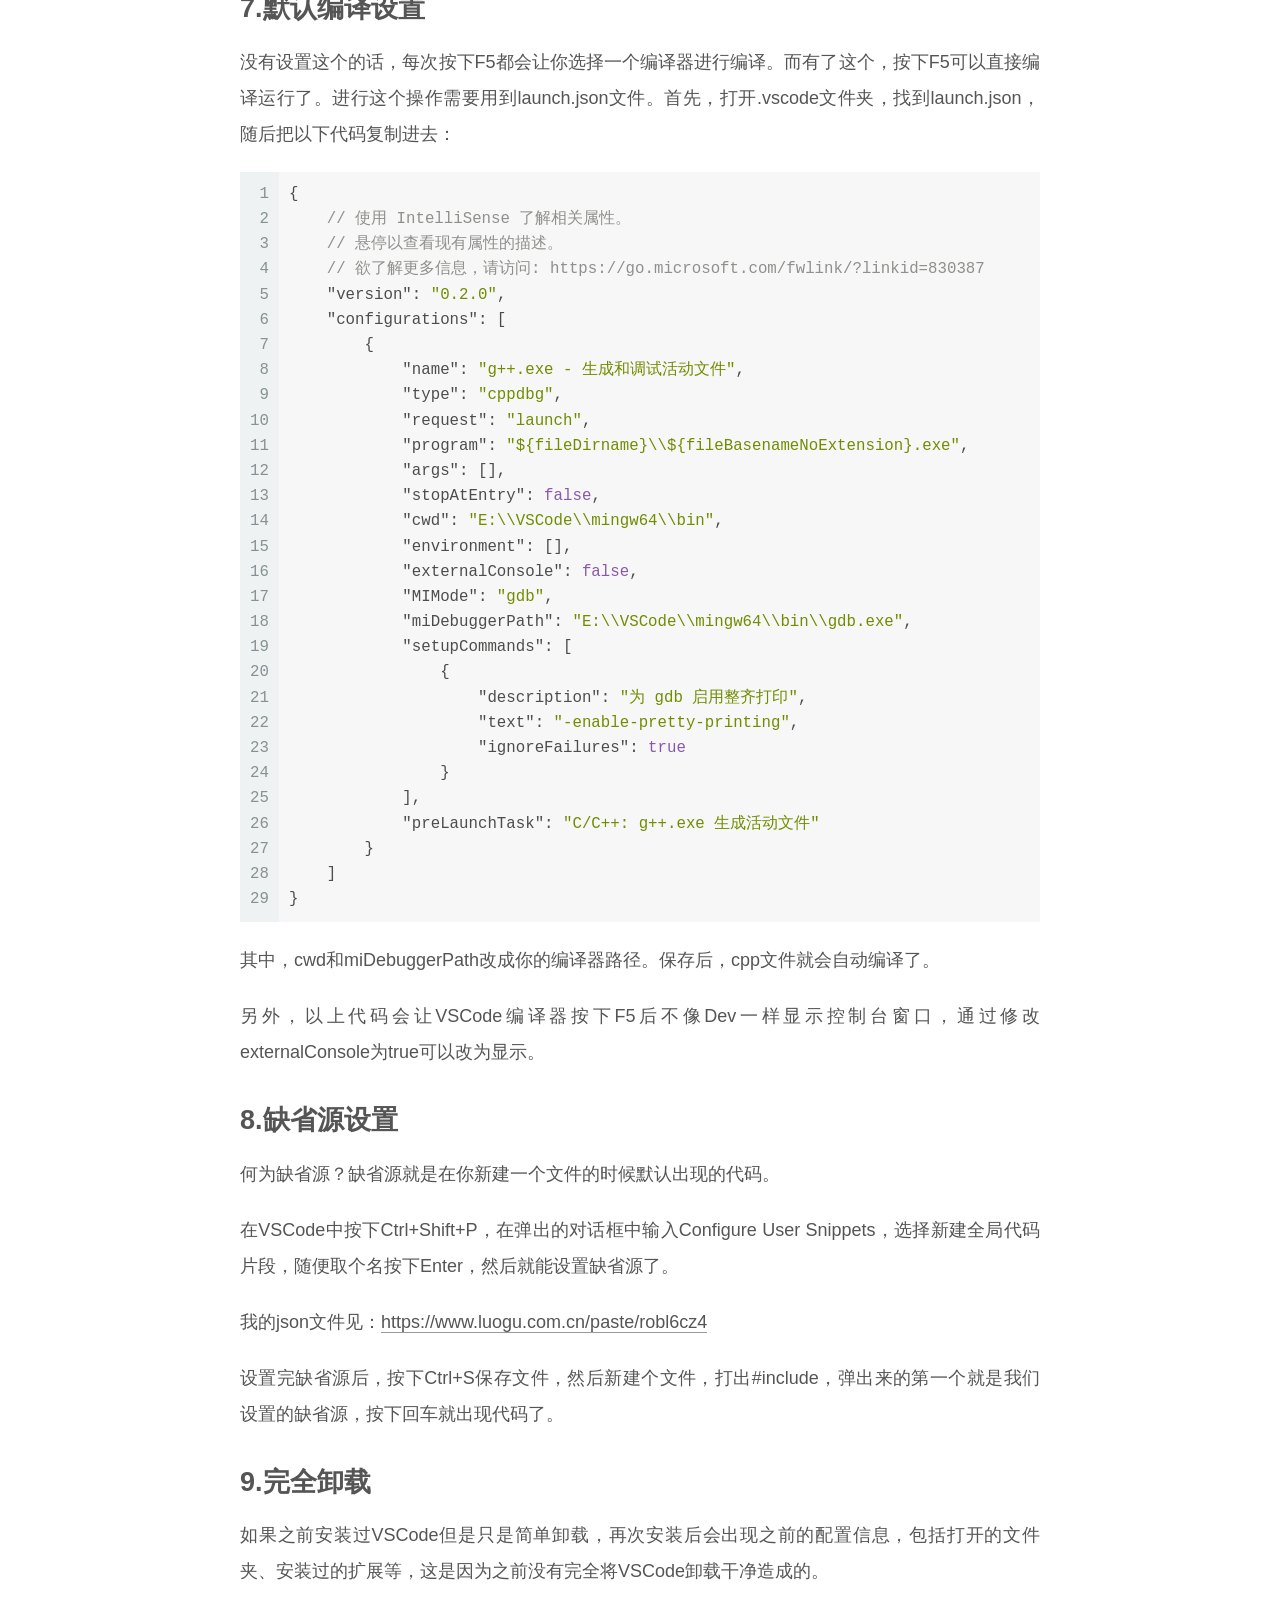
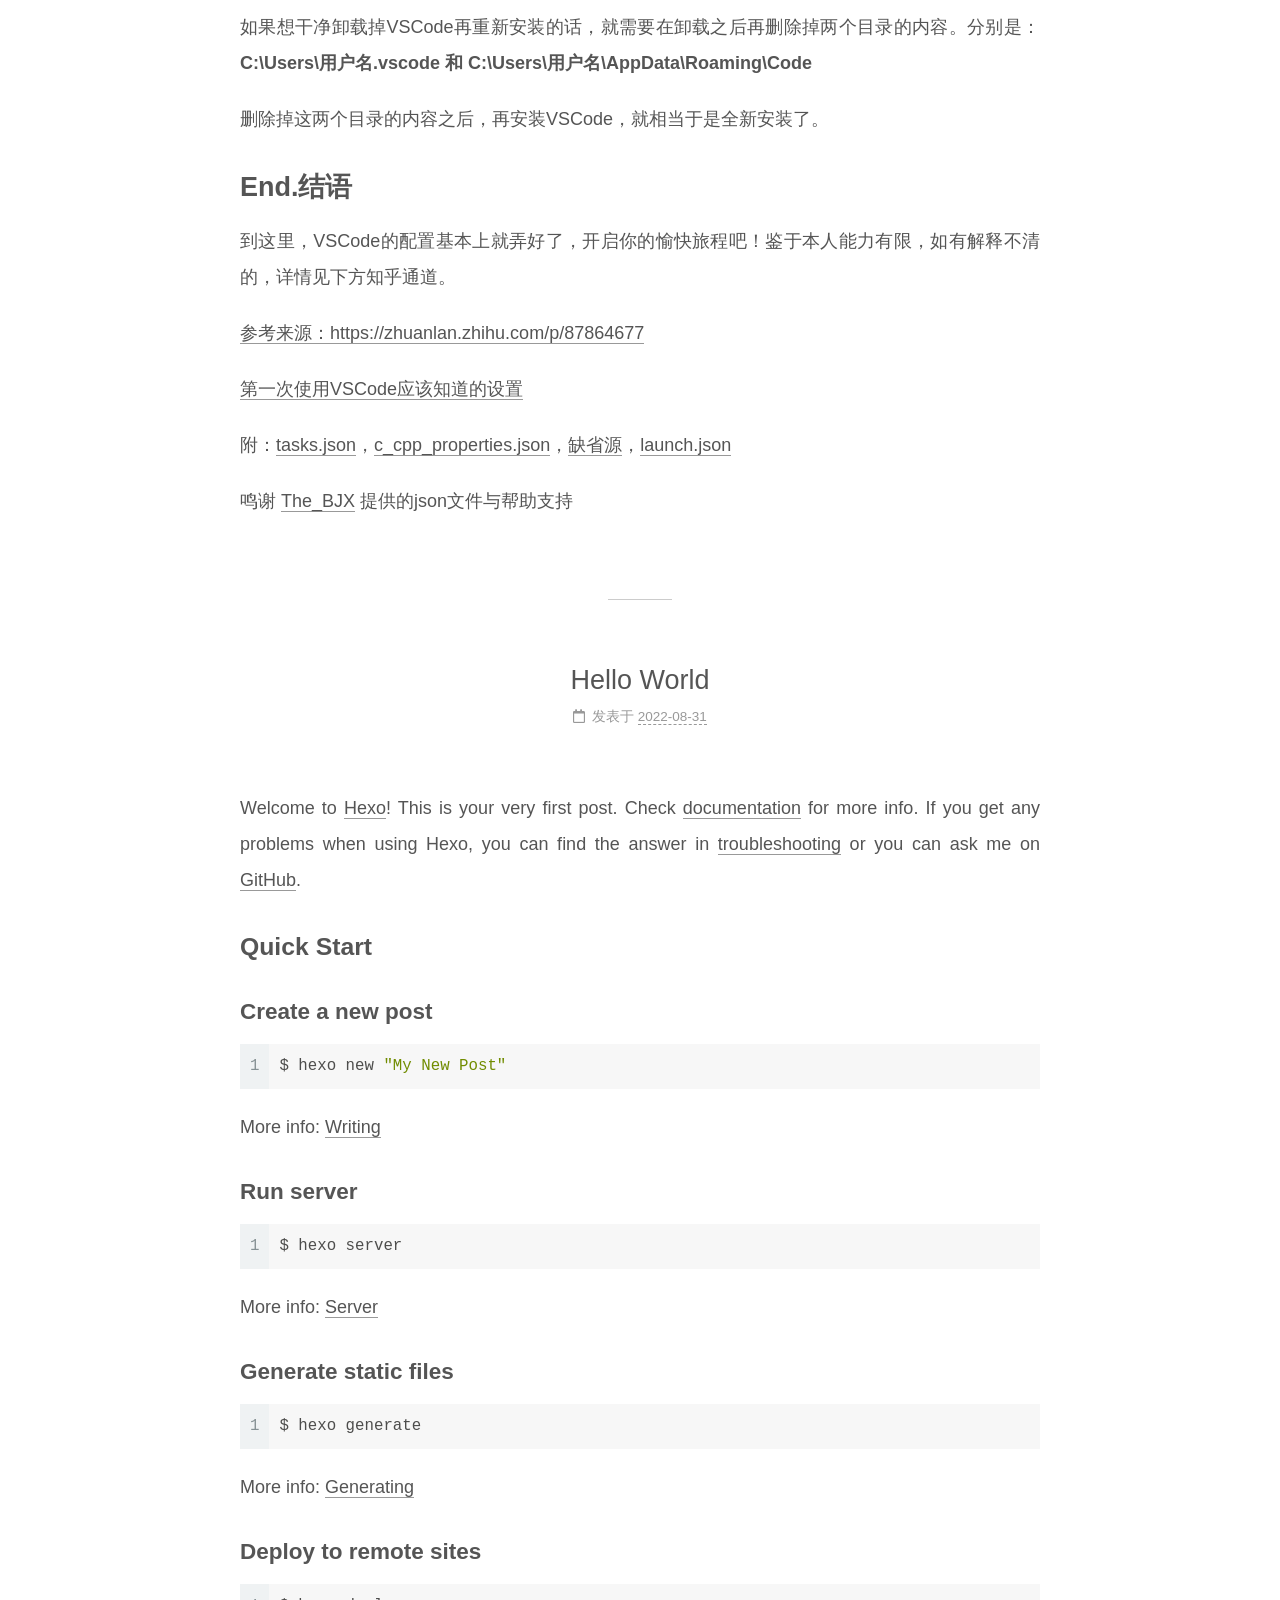
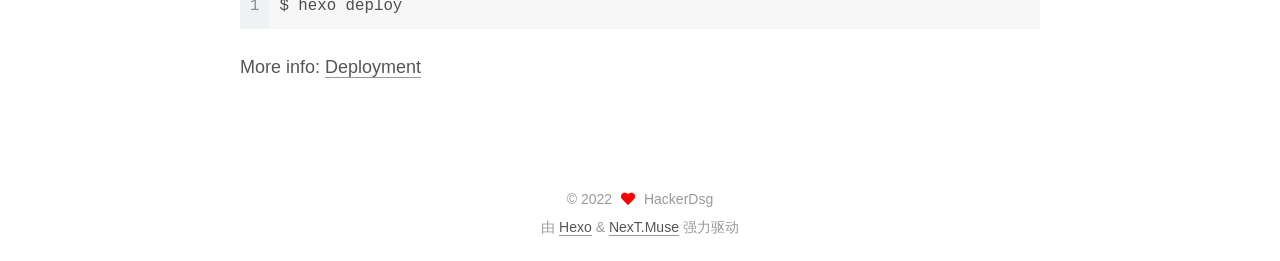
==== commit 03fa5c99: "Site updated: 2022-08-31 15:09:10" ====
--- a/index.html
+++ b/index.html
@@ -27,7 +27,7 @@
 <meta property="og:site_name" content="HackerDsgのblog">
 <meta property="og:description" content="I know nothing except the fact of my ignorance.">
 <meta property="og:locale" content="zh_CN">
-<meta property="article:author" content="夏天禹">
+<meta property="article:author" content="HackerDsg">
 <meta name="twitter:card" content="summary">
 
 <link rel="canonical" href="http://example.com/">
@@ -181,7 +181,7 @@
 
     <span hidden itemprop="author" itemscope itemtype="http://schema.org/Person">
       <meta itemprop="image" content="/images/avatar.gif">
-      <meta itemprop="name" content="夏天禹">
+      <meta itemprop="name" content="HackerDsg">
       <meta itemprop="description" content="I know nothing except the fact of my ignorance.">
     </span>
 
@@ -279,7 +279,7 @@
 
     <span hidden itemprop="author" itemscope itemtype="http://schema.org/Person">
       <meta itemprop="image" content="/images/avatar.gif">
-      <meta itemprop="name" content="夏天禹">
+      <meta itemprop="name" content="HackerDsg">
       <meta itemprop="description" content="I know nothing except the fact of my ignorance.">
     </span>
 
@@ -399,7 +399,7 @@
 
       <div class="site-overview-wrap sidebar-panel">
         <div class="site-author motion-element" itemprop="author" itemscope itemtype="http://schema.org/Person">
-  <p class="site-author-name" itemprop="name">夏天禹</p>
+  <p class="site-author-name" itemprop="name">HackerDsg</p>
   <div class="site-description" itemprop="description">I know nothing except the fact of my ignorance.</div>
 </div>
 <div class="site-state-wrap motion-element">
@@ -439,7 +439,7 @@
   <span class="with-love">
     <i class="fa fa-heart"></i>
   </span>
-  <span class="author" itemprop="copyrightHolder">夏天禹</span>
+  <span class="author" itemprop="copyrightHolder">HackerDsg</span>
 </div>
   <div class="powered-by">由 <a href="https://hexo.io/" class="theme-link" rel="noopener" target="_blank">Hexo</a> & <a href="https://muse.theme-next.org/" class="theme-link" rel="noopener" target="_blank">NexT.Muse</a> 强力驱动
   </div>
--- a/css/main.css
+++ b/css/main.css
@@ -1169,7 +1169,7 @@
 }
 .links-of-author a::before,
 .links-of-author span.exturl::before {
-  background: #6f0660;
+  background: #ff998b;
   border-radius: 50%;
   content: ' ';
   display: inline-block;
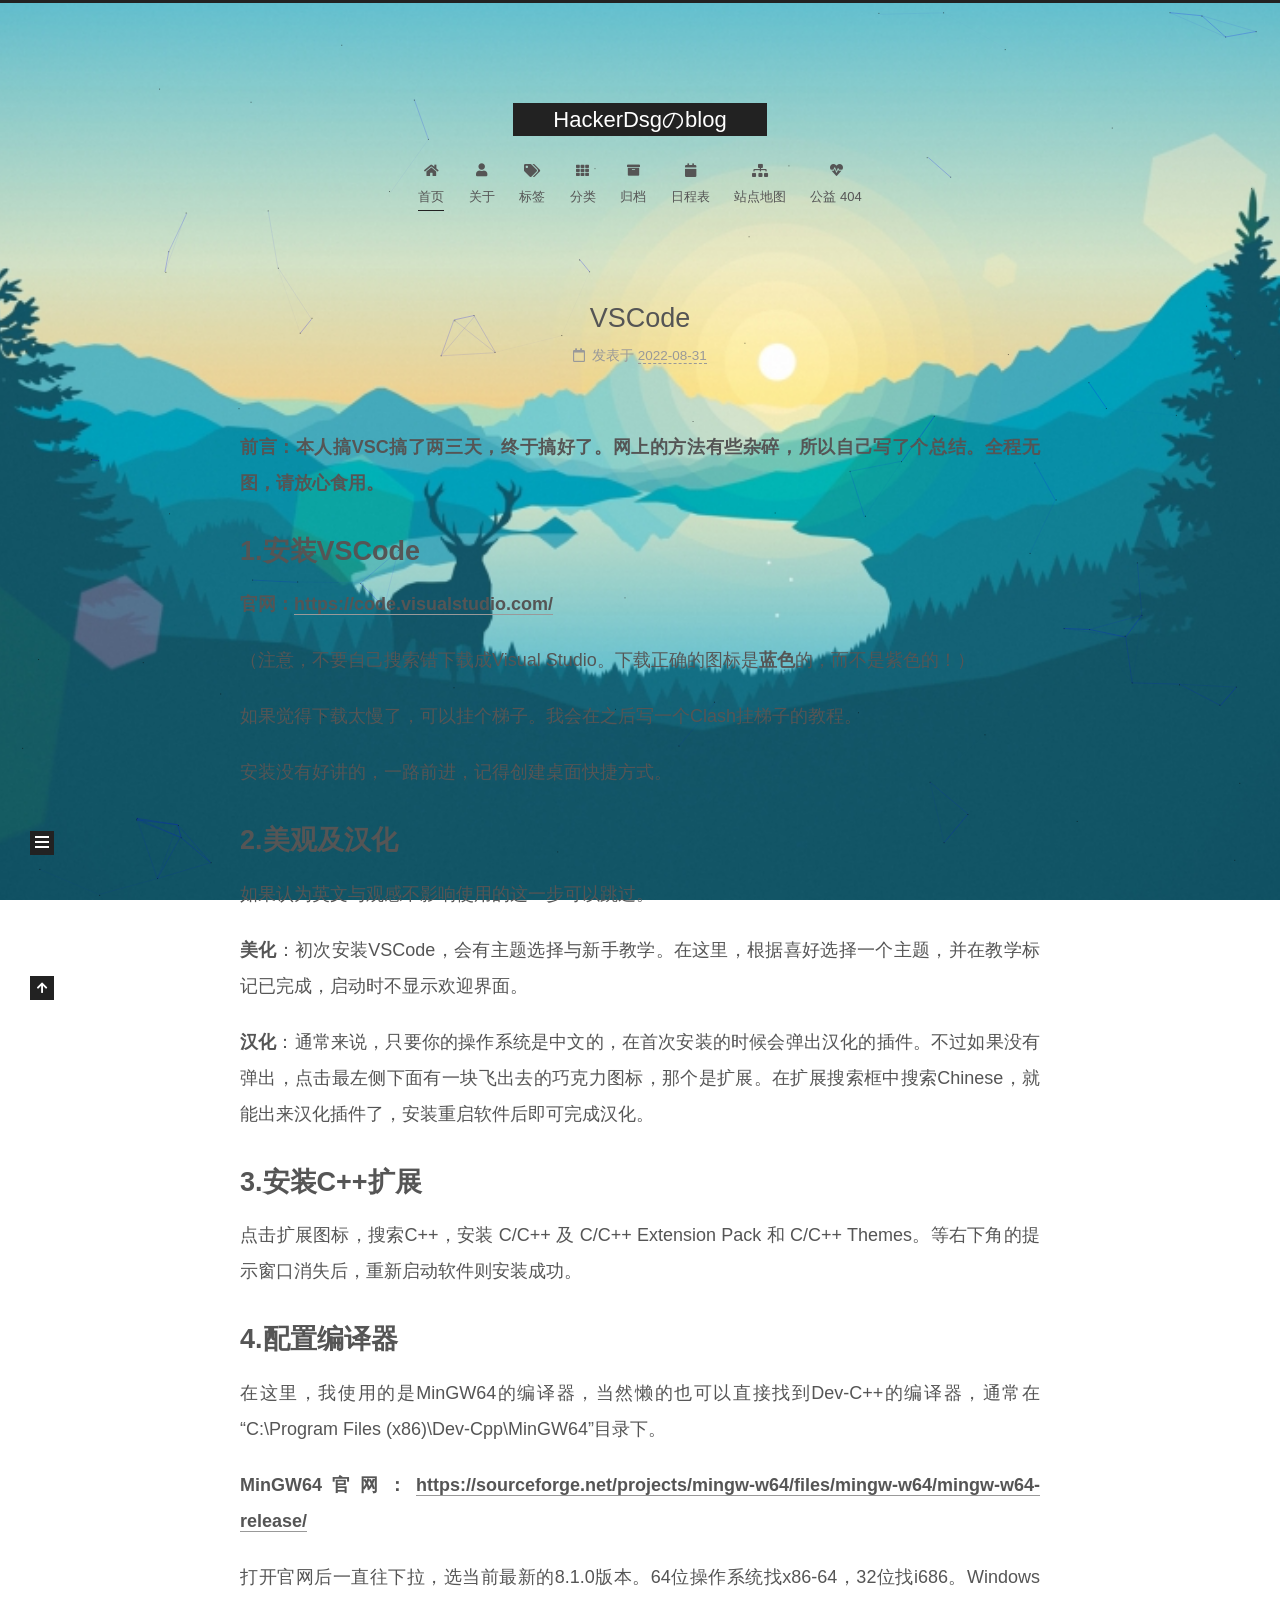
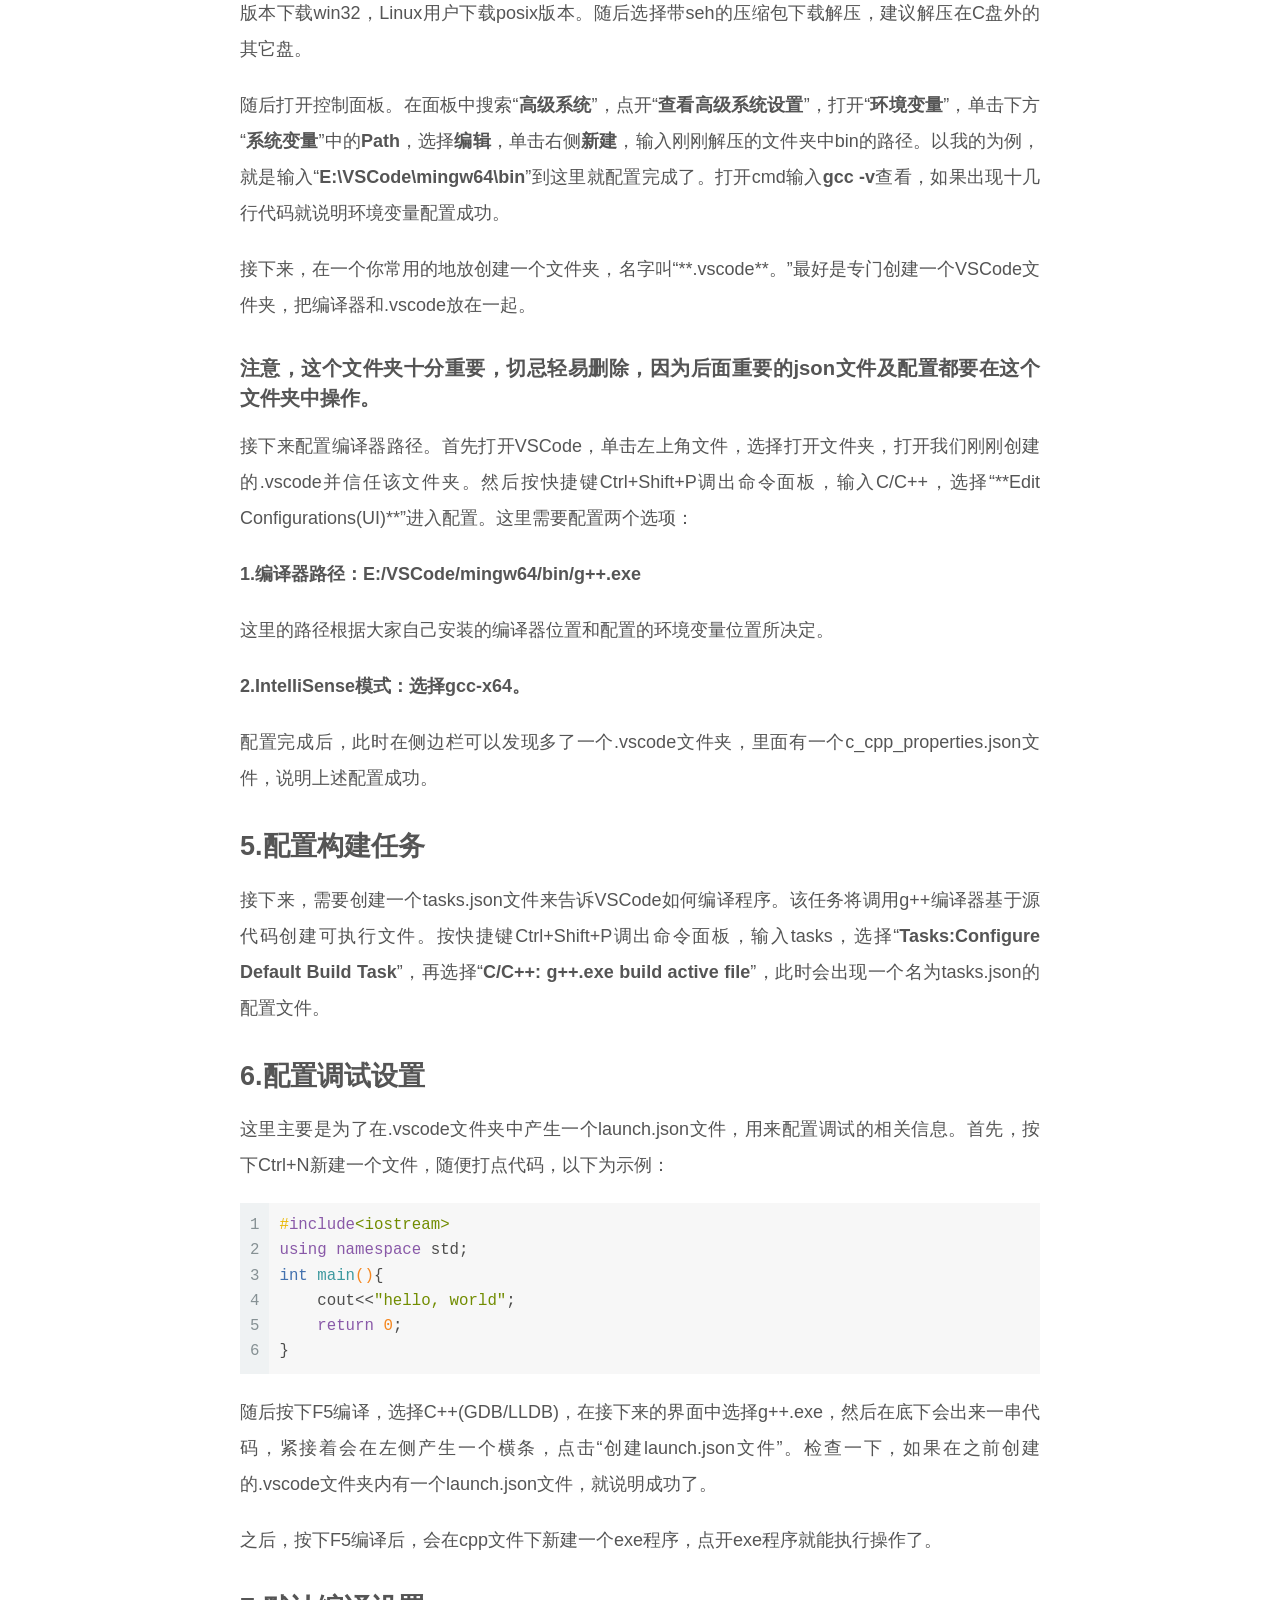
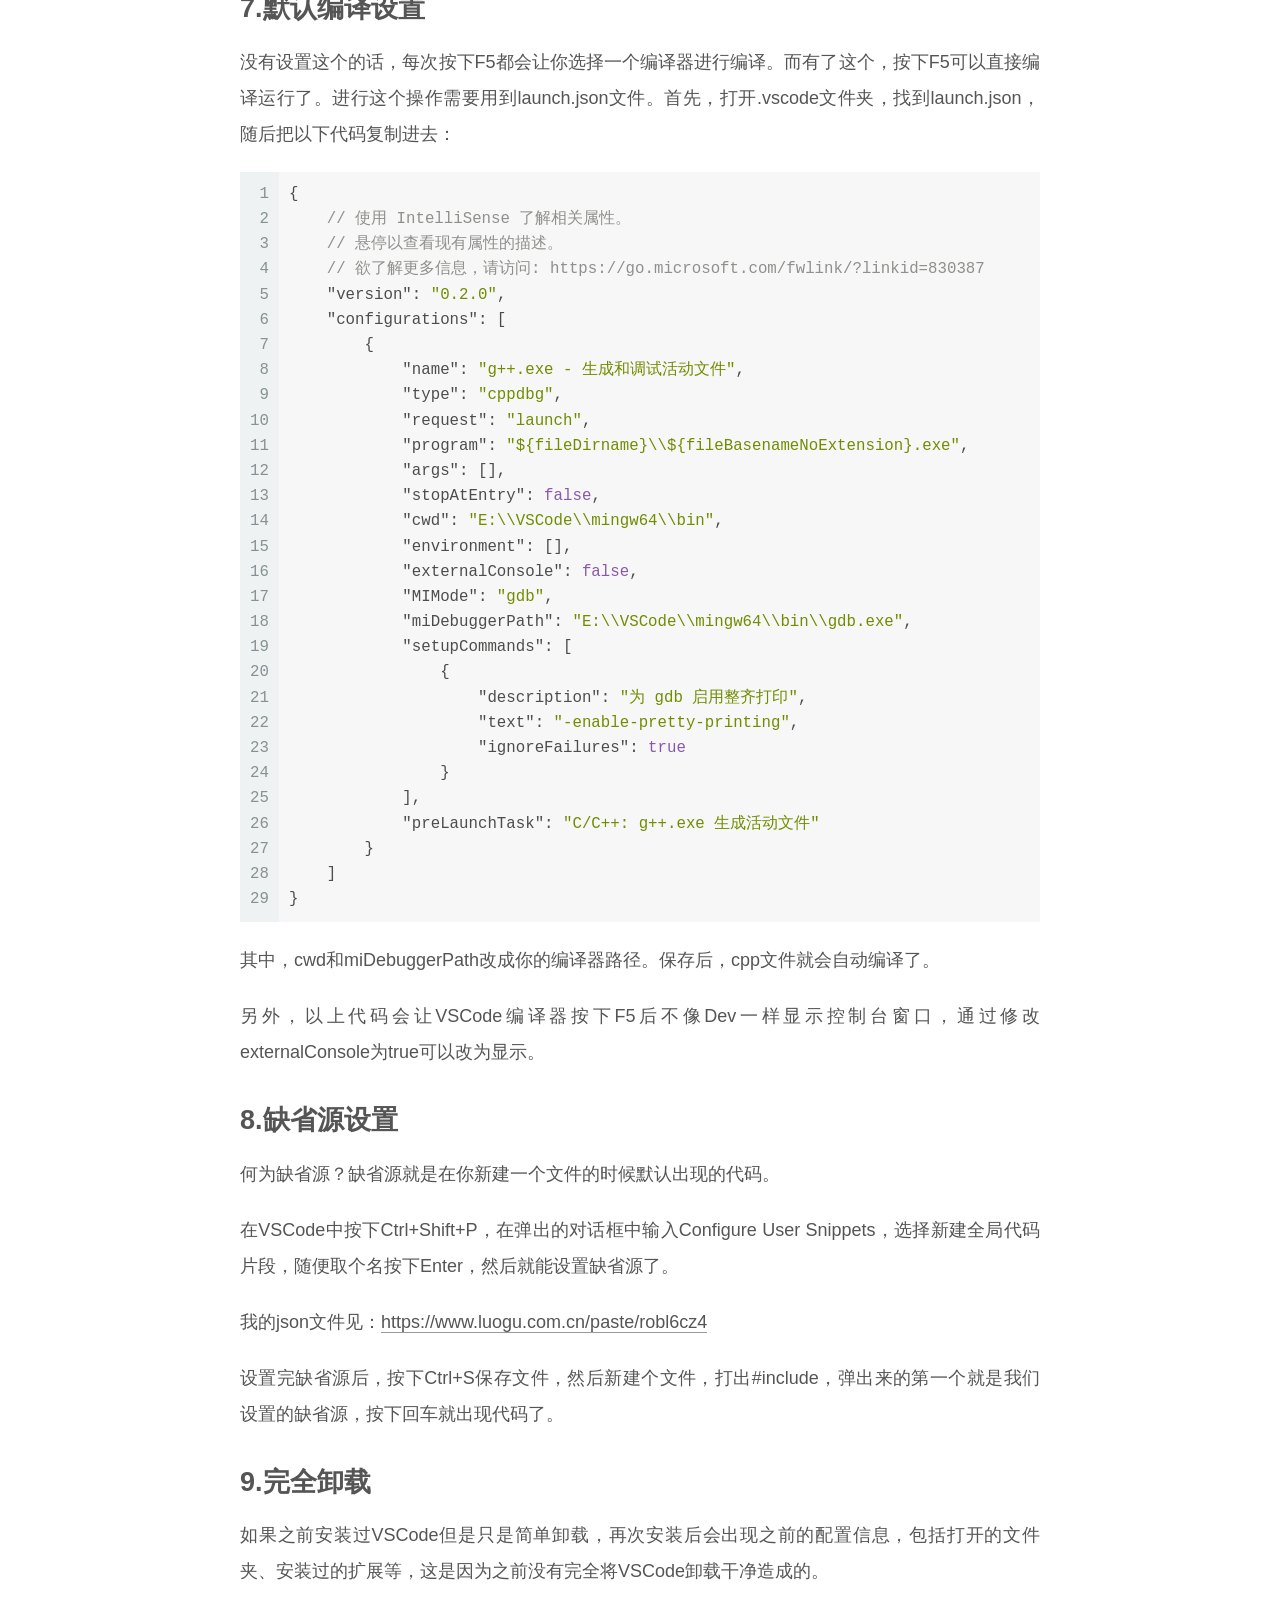
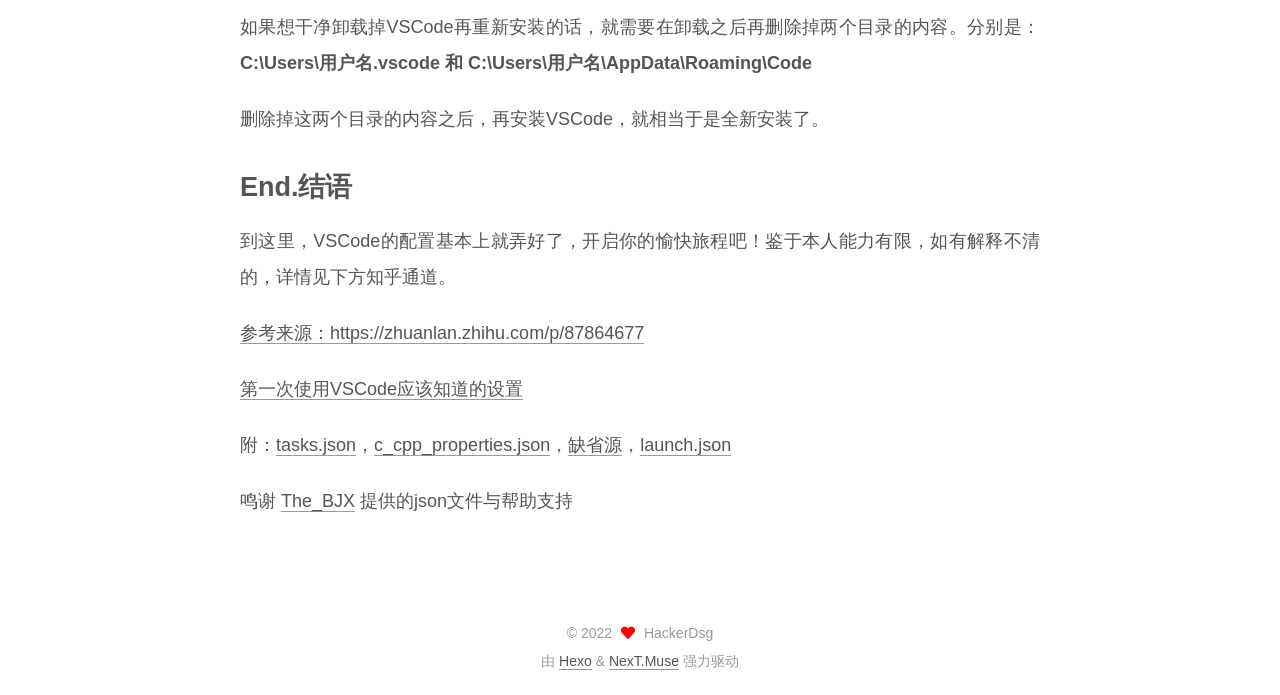
==== commit 3bbf91ee: "Site updated: 2022-08-31 15:40:02" ====
--- a/index.html
+++ b/index.html
@@ -271,76 +271,6 @@
   
   
 
-      
-  
-  
-  <article itemscope itemtype="http://schema.org/Article" class="post-block" lang="zh-CN">
-    <link itemprop="mainEntityOfPage" href="http://example.com/2022/08/31/hello-world/">
-
-    <span hidden itemprop="author" itemscope itemtype="http://schema.org/Person">
-      <meta itemprop="image" content="/images/avatar.gif">
-      <meta itemprop="name" content="HackerDsg">
-      <meta itemprop="description" content="I know nothing except the fact of my ignorance.">
-    </span>
-
-    <span hidden itemprop="publisher" itemscope itemtype="http://schema.org/Organization">
-      <meta itemprop="name" content="HackerDsgのblog">
-    </span>
-      <header class="post-header">
-        <h2 class="post-title" itemprop="name headline">
-          
-            <a href="/2022/08/31/hello-world/" class="post-title-link" itemprop="url">Hello World</a>
-        </h2>
-
-        <div class="post-meta">
-            <span class="post-meta-item">
-              <span class="post-meta-item-icon">
-                <i class="far fa-calendar"></i>
-              </span>
-              <span class="post-meta-item-text">发表于</span>
-
-              <time title="创建时间：2022-08-31 11:38:43" itemprop="dateCreated datePublished" datetime="2022-08-31T11:38:43+08:00">2022-08-31</time>
-            </span>
-
-          
-
-        </div>
-      </header>
-
-    
-    
-    
-    <div class="post-body" itemprop="articleBody">
-
-      
-          <p>Welcome to <a target="_blank" rel="noopener" href="https://hexo.io/">Hexo</a>! This is your very first post. Check <a target="_blank" rel="noopener" href="https://hexo.io/docs/">documentation</a> for more info. If you get any problems when using Hexo, you can find the answer in <a target="_blank" rel="noopener" href="https://hexo.io/docs/troubleshooting.html">troubleshooting</a> or you can ask me on <a target="_blank" rel="noopener" href="https://github.com/hexojs/hexo/issues">GitHub</a>.</p>
-<h2 id="Quick-Start"><a href="#Quick-Start" class="headerlink" title="Quick Start"></a>Quick Start</h2><h3 id="Create-a-new-post"><a href="#Create-a-new-post" class="headerlink" title="Create a new post"></a>Create a new post</h3><figure class="highlight bash"><table><tr><td class="gutter"><pre><span class="line">1</span><br></pre></td><td class="code"><pre><span class="line">$ hexo new <span class="string">&quot;My New Post&quot;</span></span><br></pre></td></tr></table></figure>
-
-<p>More info: <a target="_blank" rel="noopener" href="https://hexo.io/docs/writing.html">Writing</a></p>
-<h3 id="Run-server"><a href="#Run-server" class="headerlink" title="Run server"></a>Run server</h3><figure class="highlight bash"><table><tr><td class="gutter"><pre><span class="line">1</span><br></pre></td><td class="code"><pre><span class="line">$ hexo server</span><br></pre></td></tr></table></figure>
-
-<p>More info: <a target="_blank" rel="noopener" href="https://hexo.io/docs/server.html">Server</a></p>
-<h3 id="Generate-static-files"><a href="#Generate-static-files" class="headerlink" title="Generate static files"></a>Generate static files</h3><figure class="highlight bash"><table><tr><td class="gutter"><pre><span class="line">1</span><br></pre></td><td class="code"><pre><span class="line">$ hexo generate</span><br></pre></td></tr></table></figure>
-
-<p>More info: <a target="_blank" rel="noopener" href="https://hexo.io/docs/generating.html">Generating</a></p>
-<h3 id="Deploy-to-remote-sites"><a href="#Deploy-to-remote-sites" class="headerlink" title="Deploy to remote sites"></a>Deploy to remote sites</h3><figure class="highlight bash"><table><tr><td class="gutter"><pre><span class="line">1</span><br></pre></td><td class="code"><pre><span class="line">$ hexo deploy</span><br></pre></td></tr></table></figure>
-
-<p>More info: <a target="_blank" rel="noopener" href="https://hexo.io/docs/one-command-deployment.html">Deployment</a></p>
-
-      
-    </div>
-
-    
-    
-    
-      <footer class="post-footer">
-        <div class="post-eof"></div>
-      </footer>
-  </article>
-  
-  
-  
-
 
   
 
@@ -407,7 +337,7 @@
       <div class="site-state-item site-state-posts">
           <a href="/archives/">
         
-          <span class="site-state-item-count">2</span>
+          <span class="site-state-item-count">1</span>
           <span class="site-state-item-name">日志</span>
         </a>
       </div>
--- a/css/main.css
+++ b/css/main.css
@@ -18,6 +18,34 @@
   --btn-default-hover-color: #222;
   --btn-default-hover-border-color: #222;
 }
+@media (prefers-color-scheme: dark) {
+  :root {
+    --body-bg-color: #282828;
+    --content-bg-color: #333;
+    --card-bg-color: #555;
+    --text-color: #ccc;
+    --blockquote-color: #bbb;
+    --link-color: #ccc;
+    --link-hover-color: #eee;
+    --brand-color: #ddd;
+    --brand-hover-color: #ddd;
+    --table-row-odd-bg-color: #282828;
+    --table-row-hover-bg-color: #363636;
+    --menu-item-bg-color: #555;
+    --btn-default-bg: #222;
+    --btn-default-color: #ccc;
+    --btn-default-border-color: #555;
+    --btn-default-hover-bg: #666;
+    --btn-default-hover-color: #ccc;
+    --btn-default-hover-border-color: #666;
+  }
+  img {
+    opacity: 0.75;
+  }
+  img:hover {
+    opacity: 0.9;
+  }
+}
 html {
   line-height: 1.15; /* 1 */
   -webkit-text-size-adjust: 100%; /* 2 */
@@ -1169,7 +1197,7 @@
 }
 .links-of-author a::before,
 .links-of-author span.exturl::before {
-  background: #ff998b;
+  background: #528b08;
   border-radius: 50%;
   content: ' ';
   display: inline-block;
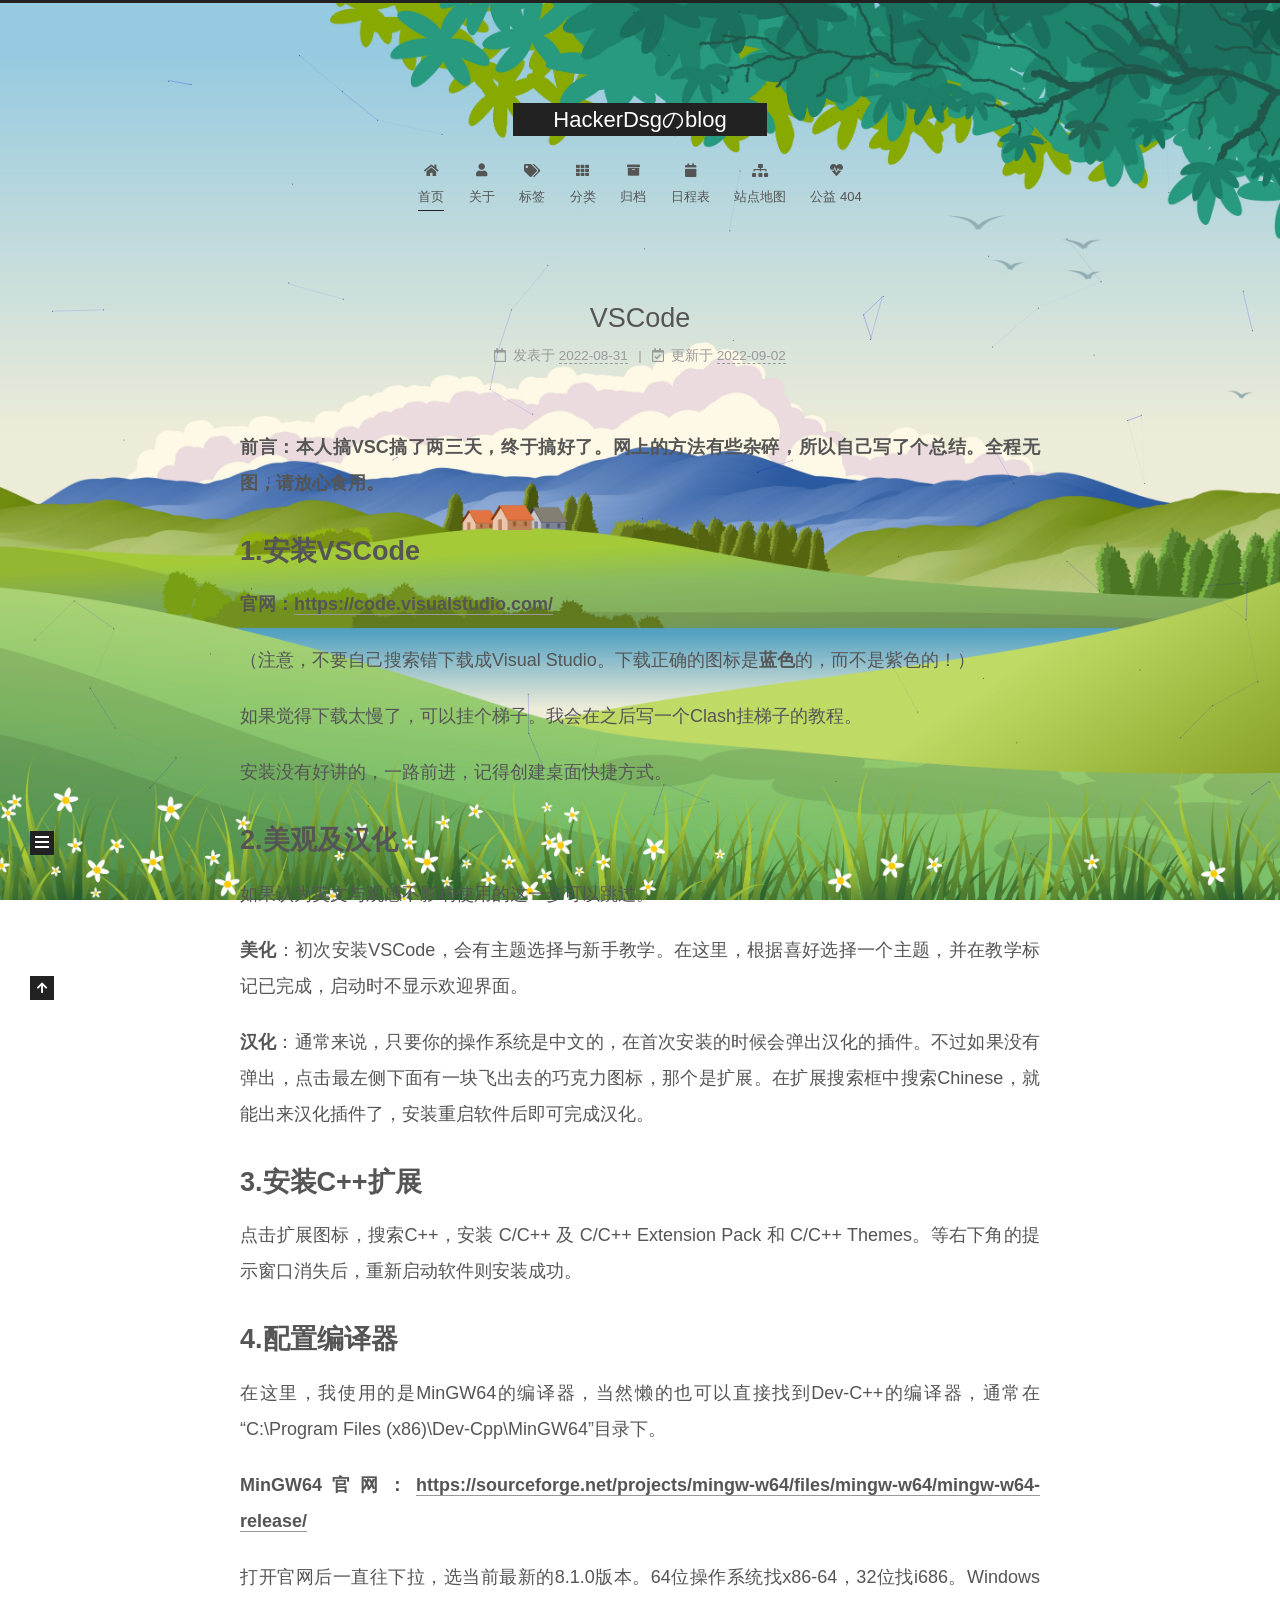
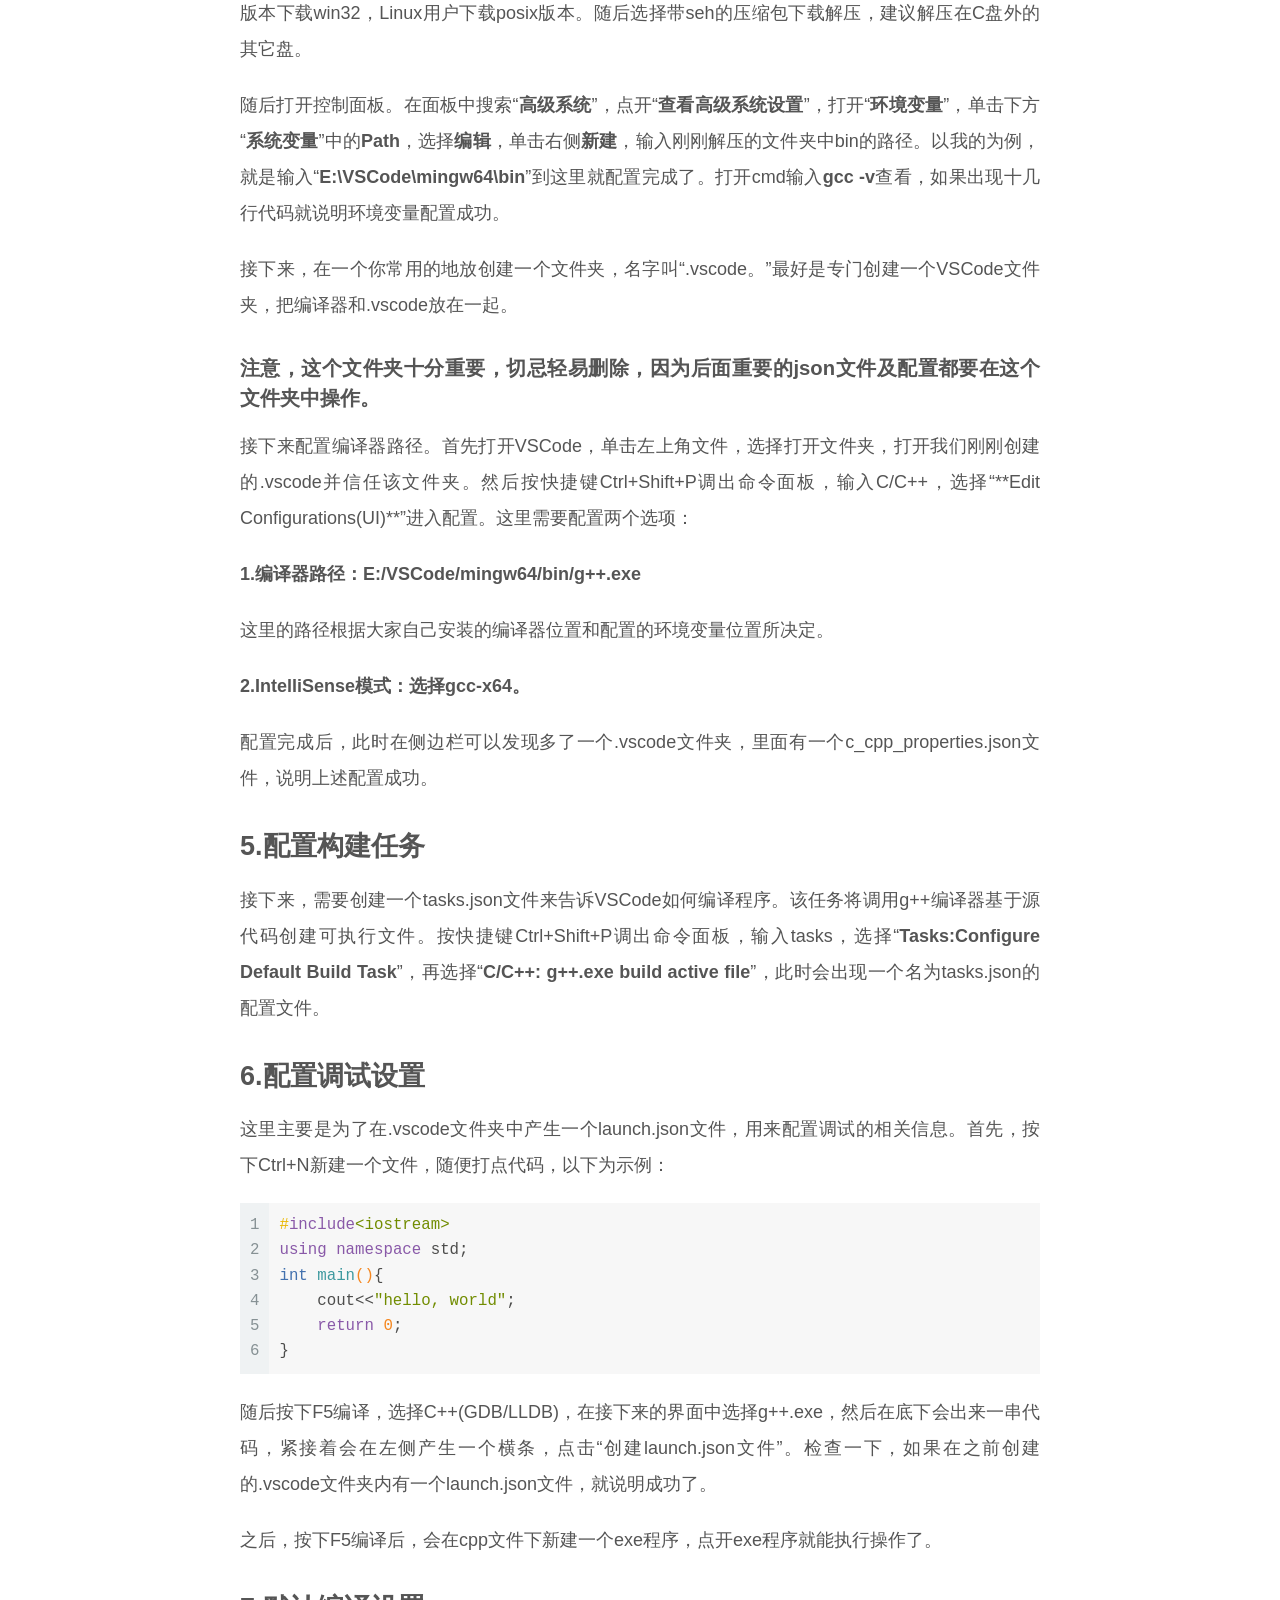
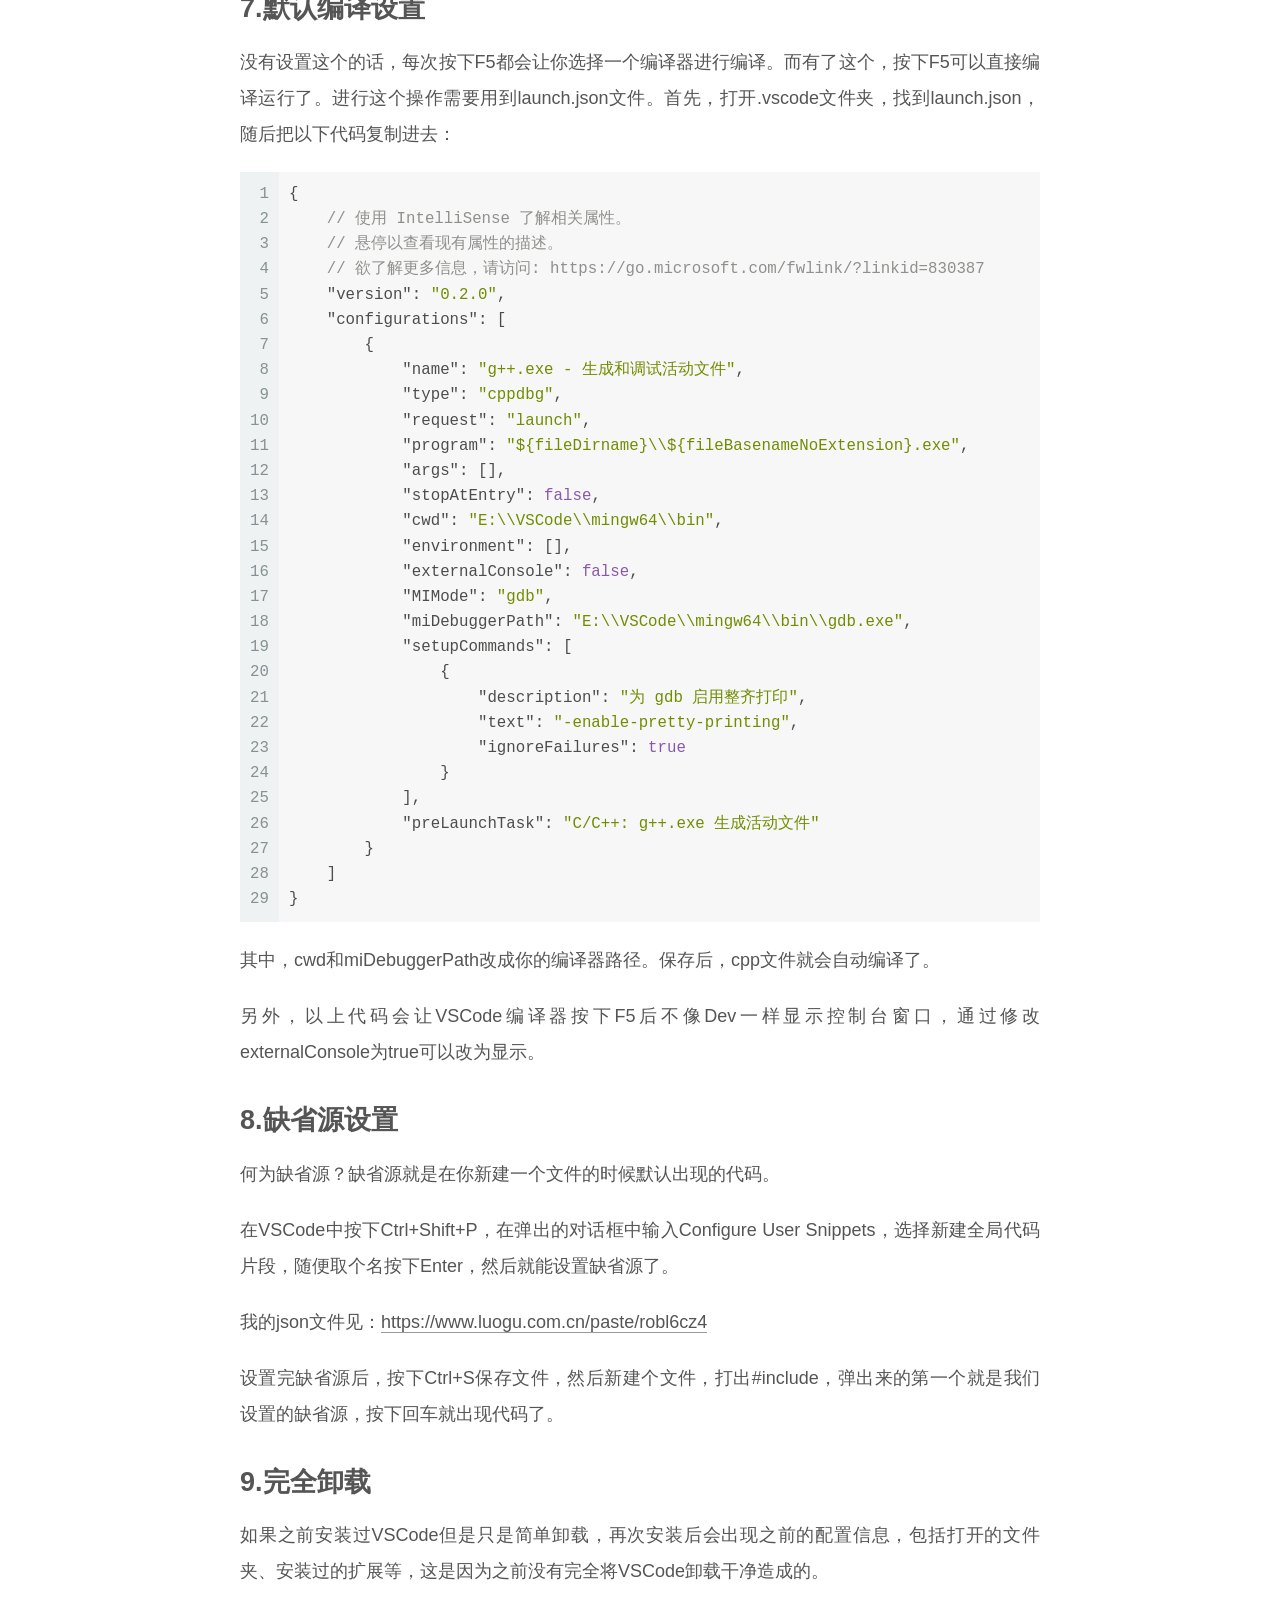
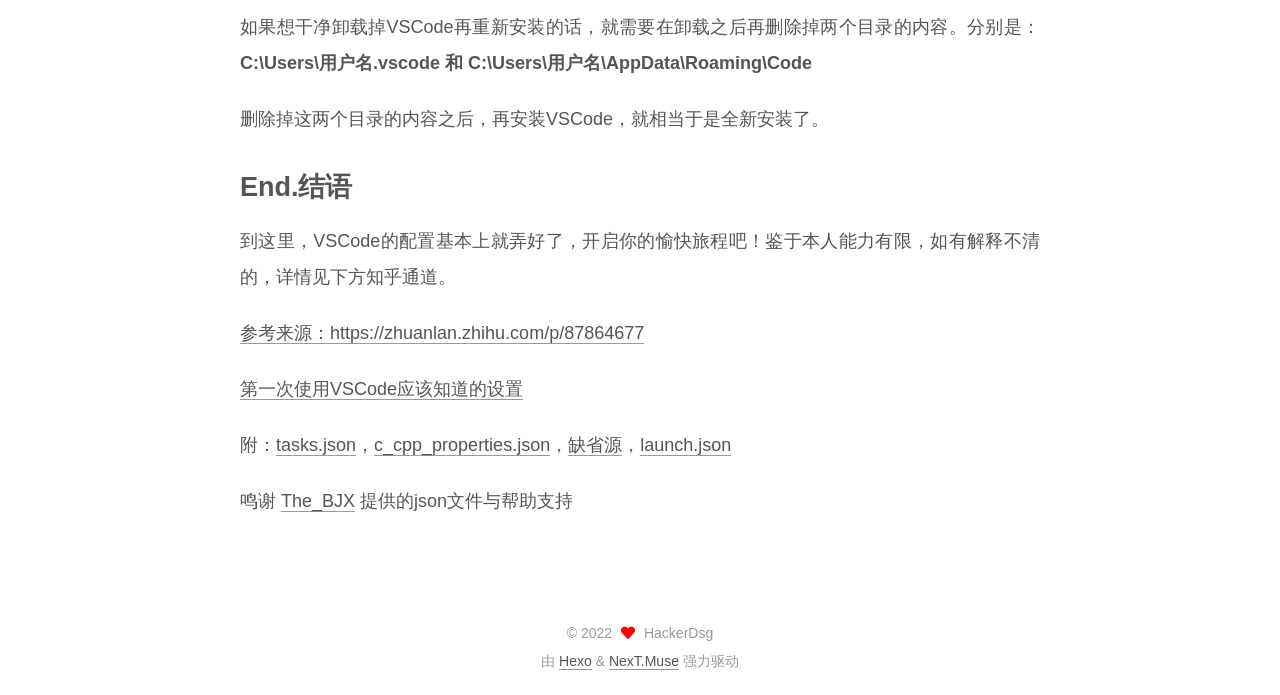
==== commit 115bdcf7: "Site updated: 2022-09-02 09:05:58" ====
--- a/index.html
+++ b/index.html
@@ -200,10 +200,16 @@
                 <i class="far fa-calendar"></i>
               </span>
               <span class="post-meta-item-text">发表于</span>
-              
-
-              <time title="创建时间：2022-08-31 13:47:21 / 修改时间：13:47:39" itemprop="dateCreated datePublished" datetime="2022-08-31T13:47:21+08:00">2022-08-31</time>
+
+              <time title="创建时间：2022-08-31 13:47:21" itemprop="dateCreated datePublished" datetime="2022-08-31T13:47:21+08:00">2022-08-31</time>
             </span>
+              <span class="post-meta-item">
+                <span class="post-meta-item-icon">
+                  <i class="far fa-calendar-check"></i>
+                </span>
+                <span class="post-meta-item-text">更新于</span>
+                <time title="修改时间：2022-09-02 09:05:08" itemprop="dateModified" datetime="2022-09-02T09:05:08+08:00">2022-09-02</time>
+              </span>
 
           
 
@@ -229,7 +235,7 @@
 <p><strong>MinGW64官网：<a target="_blank" rel="noopener" href="https://sourceforge.net/projects/mingw-w64/files/mingw-w64/mingw-w64-release/">https://sourceforge.net/projects/mingw-w64/files/mingw-w64/mingw-w64-release/</a></strong></p>
 <p>打开官网后一直往下拉，选当前最新的8.1.0版本。64位操作系统找x86-64，32位找i686。Windows版本下载win32，Linux用户下载posix版本。随后选择带seh的压缩包下载解压，建议解压在C盘外的其它盘。</p>
 <p>随后打开控制面板。在面板中搜索“<strong>高级系统</strong>”，点开“<strong>查看高级系统设置</strong>”，打开“<strong>环境变量</strong>”，单击下方“<strong>系统变量</strong>”中的<strong>Path</strong>，选择<strong>编辑</strong>，单击右侧<strong>新建</strong>，输入刚刚解压的文件夹中bin的路径。以我的为例，就是输入“<strong>E:\VSCode\mingw64\bin</strong>”到这里就配置完成了。打开cmd输入<strong>gcc -v</strong>查看，如果出现十几行代码就说明环境变量配置成功。</p>
-<p>接下来，在一个你常用的地放创建一个文件夹，名字叫“**.vscode**。”最好是专门创建一个VSCode文件夹，把编译器和.vscode放在一起。 </p>
+<p>接下来，在一个你常用的地放创建一个文件夹，名字叫“.vscode。”最好是专门创建一个VSCode文件夹，把编译器和.vscode放在一起。 </p>
 <h4 id="注意，这个文件夹十分重要，切忌轻易删除，因为后面重要的json文件及配置都要在这个文件夹中操作。"><a href="#注意，这个文件夹十分重要，切忌轻易删除，因为后面重要的json文件及配置都要在这个文件夹中操作。" class="headerlink" title="注意，这个文件夹十分重要，切忌轻易删除，因为后面重要的json文件及配置都要在这个文件夹中操作。"></a>注意，这个文件夹十分重要，切忌轻易删除，因为后面重要的json文件及配置都要在这个文件夹中操作。</h4><p>接下来配置编译器路径。首先打开VSCode，单击左上角文件，选择打开文件夹，打开我们刚刚创建的.vscode并信任该文件夹。然后按快捷键Ctrl+Shift+P调出命令面板，输入C&#x2F;C++，选择“**Edit Configurations(UI)**”进入配置。这里需要配置两个选项：</p>
 <p><strong>1.编译器路径：E:&#x2F;VSCode&#x2F;mingw64&#x2F;bin&#x2F;g++.exe</strong></p>
 <p>这里的路径根据大家自己安装的编译器位置和配置的环境变量位置所决定。</p>
--- a/css/main.css
+++ b/css/main.css
@@ -1197,7 +1197,7 @@
 }
 .links-of-author a::before,
 .links-of-author span.exturl::before {
-  background: #528b08;
+  background: #c6badf;
   border-radius: 50%;
   content: ' ';
   display: inline-block;
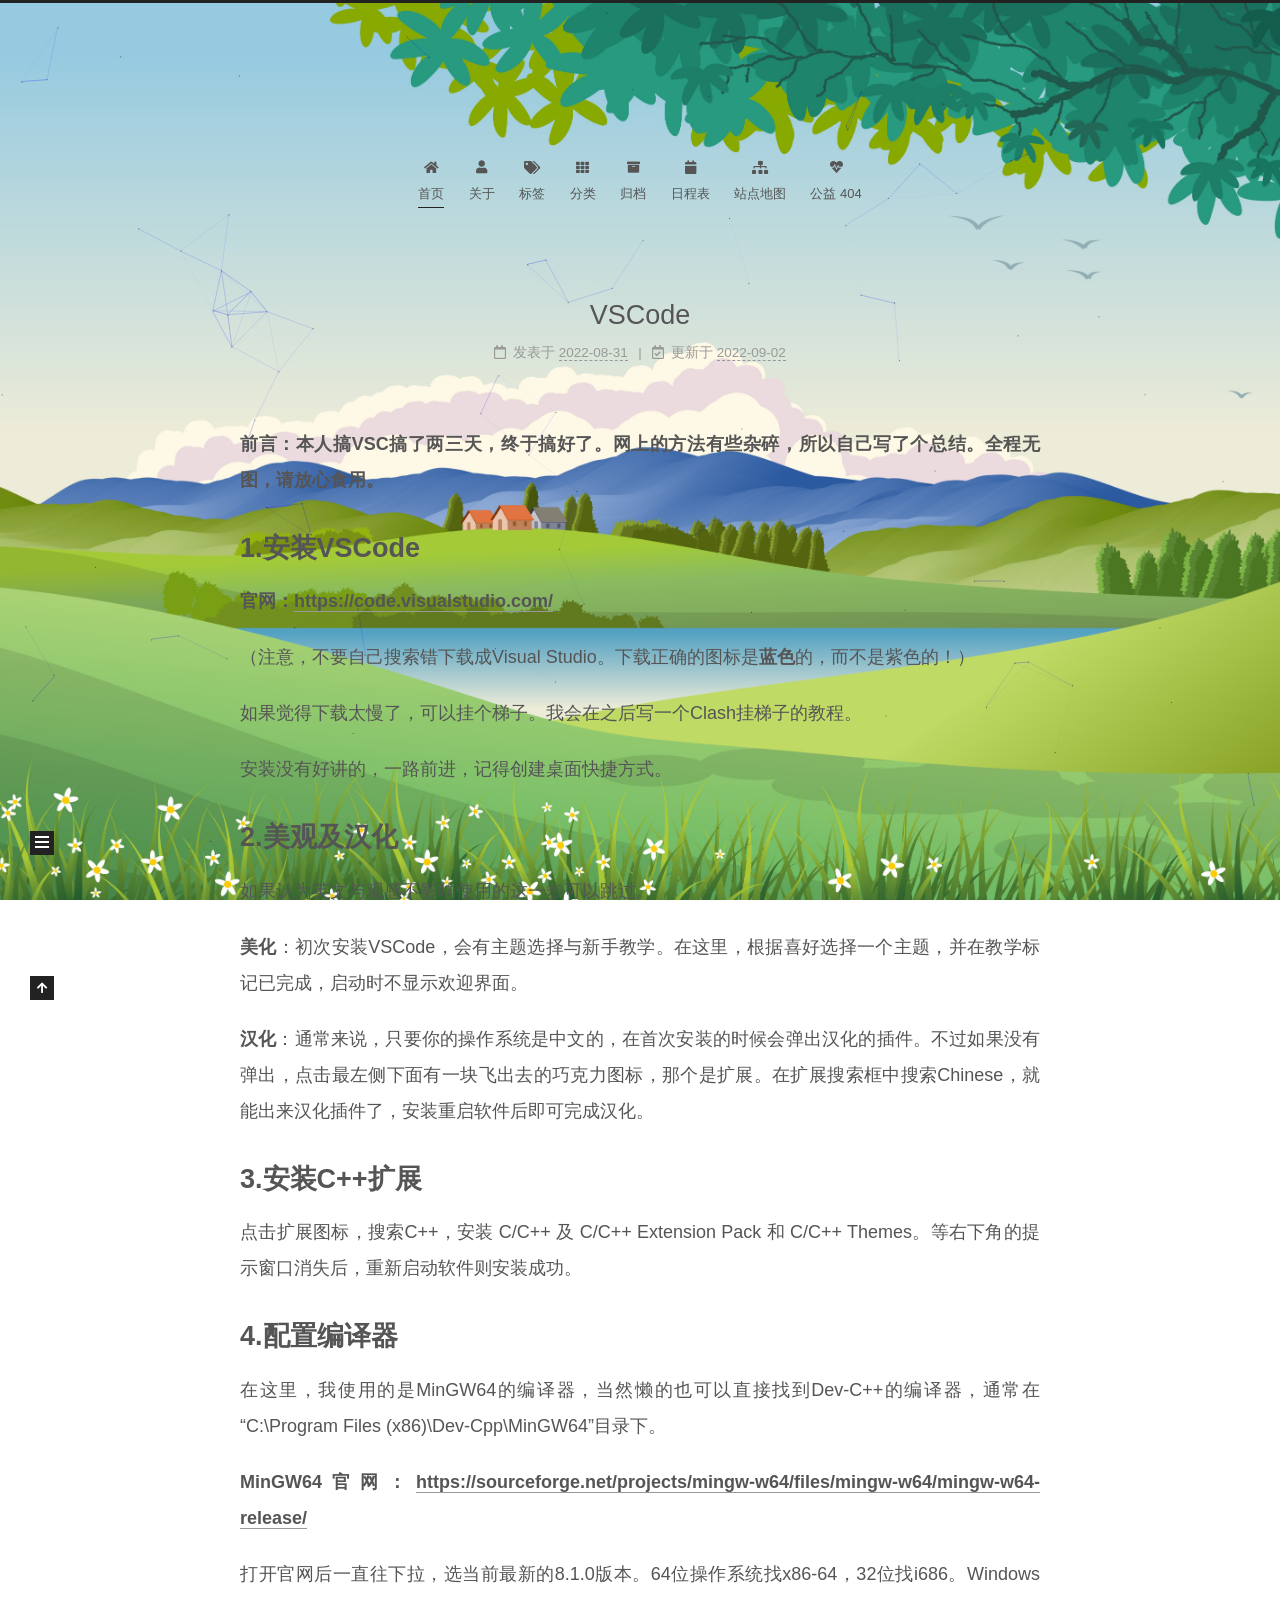
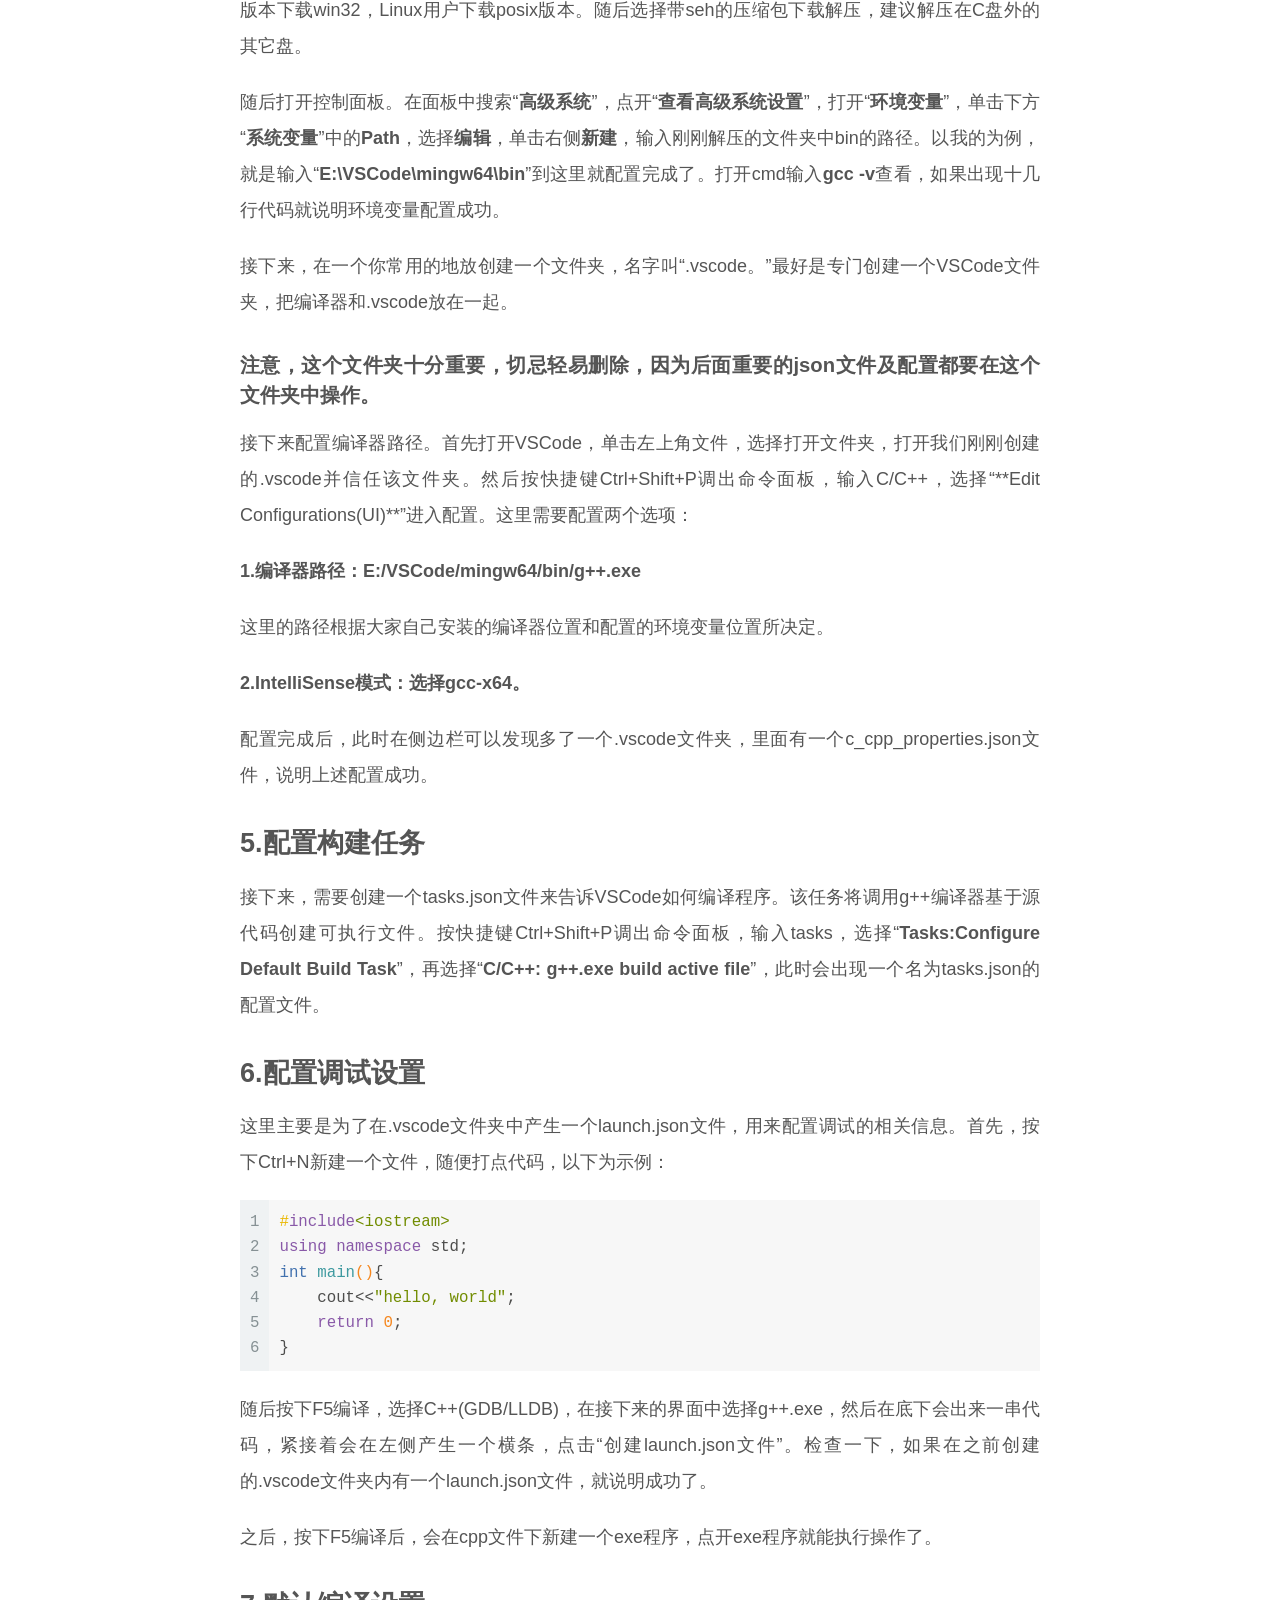
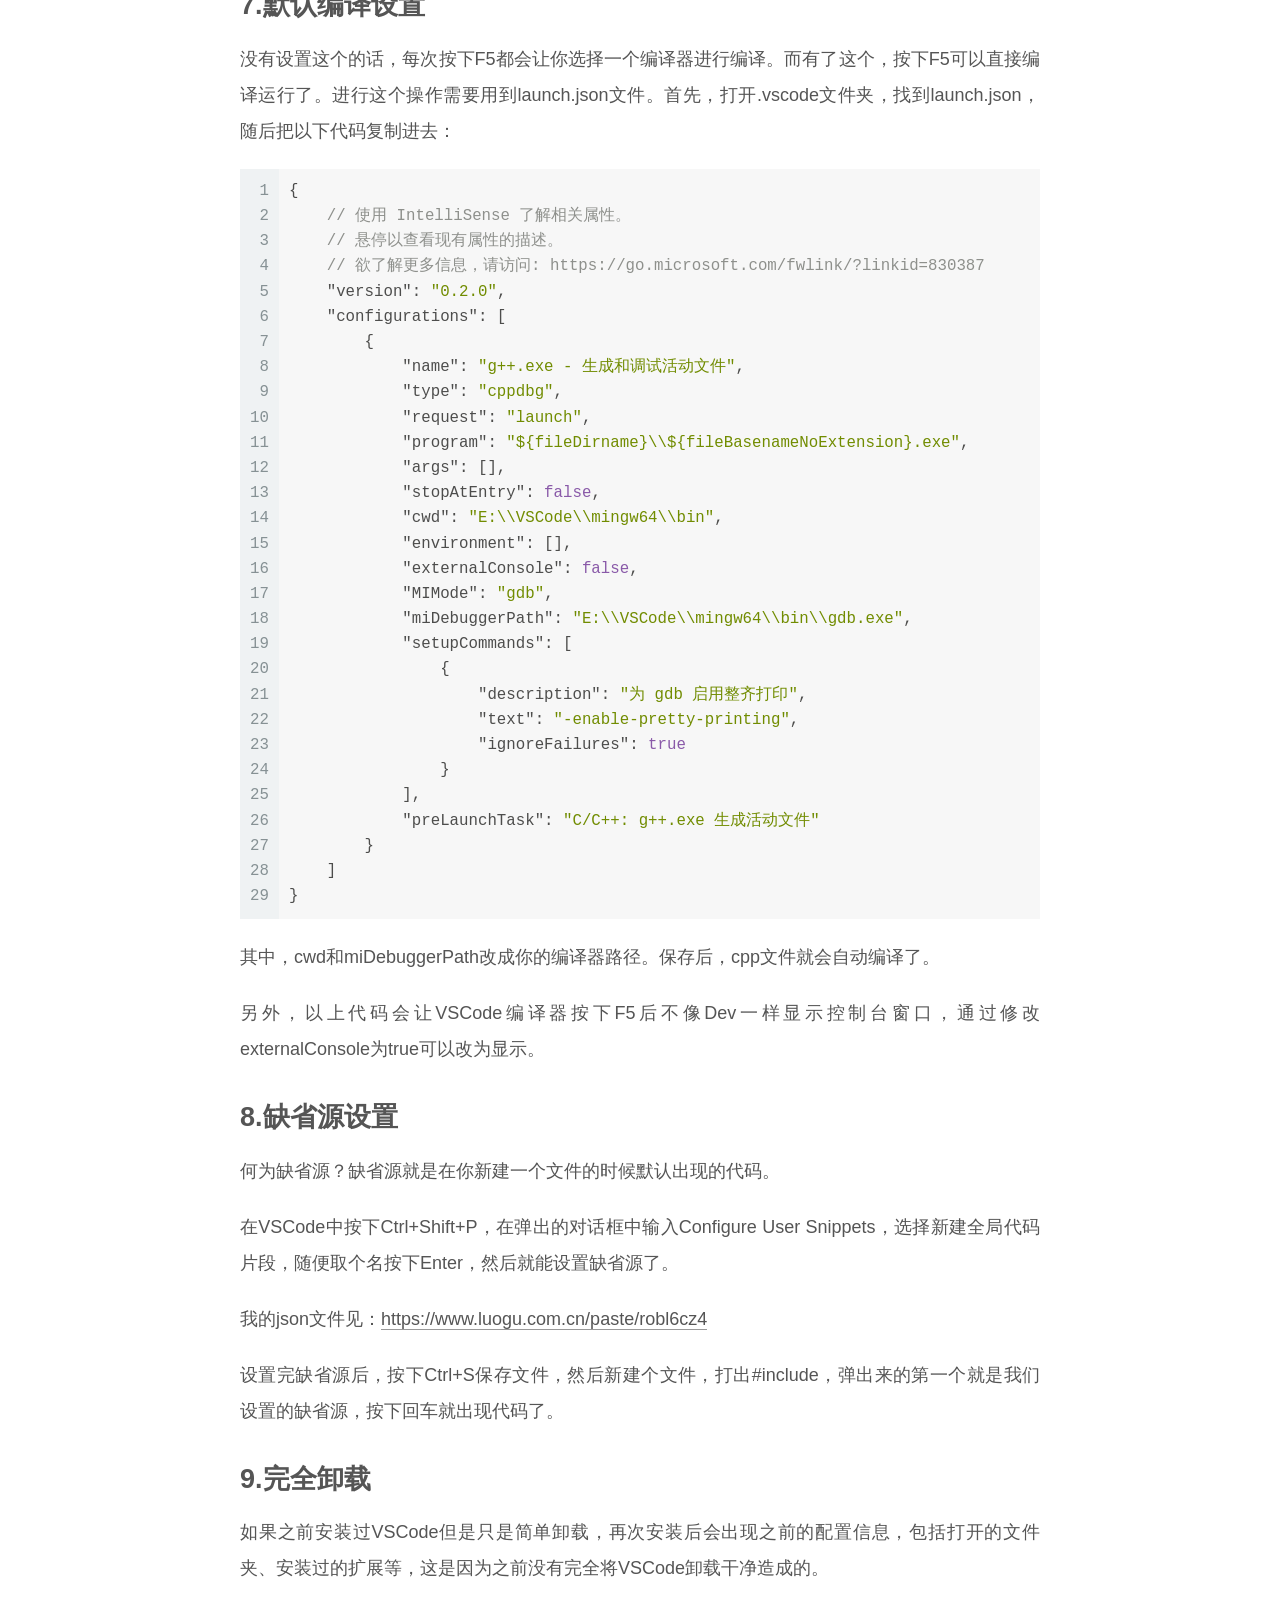
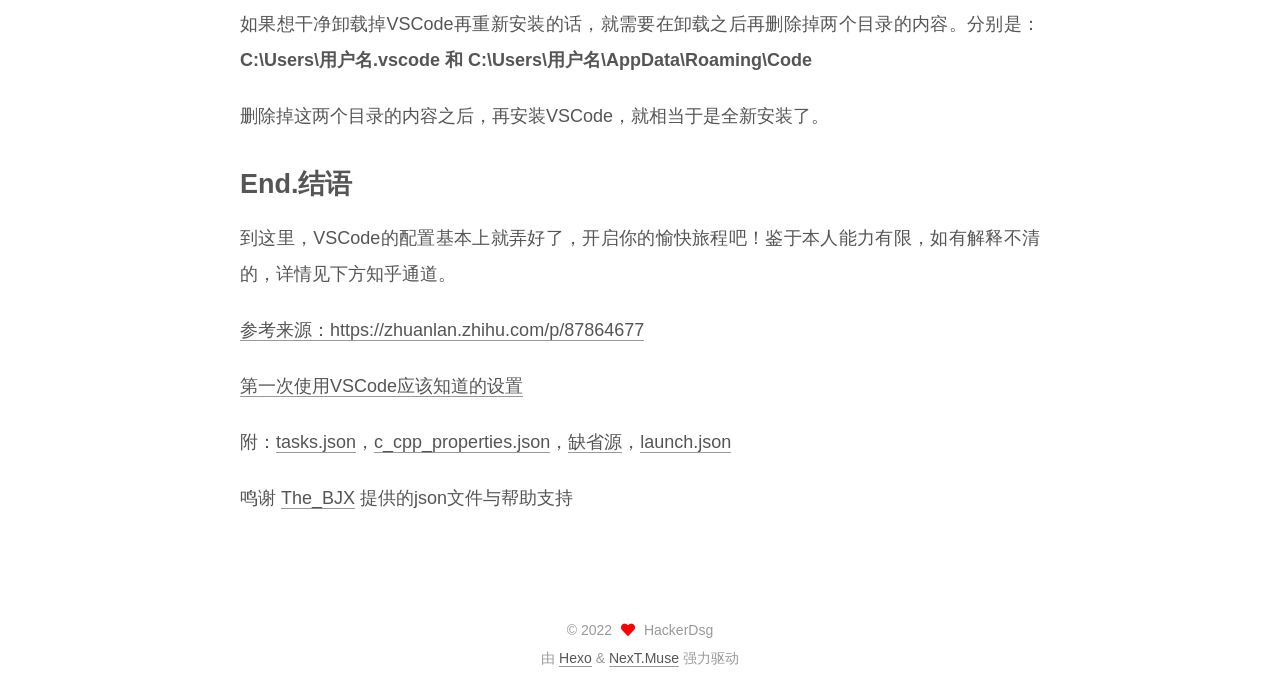
==== commit e54eed20: "Site updated: 2022-09-27 19:38:39" ====
--- a/index.html
+++ b/index.html
@@ -22,9 +22,9 @@
 
   <meta name="description" content="I know nothing except the fact of my ignorance.">
 <meta property="og:type" content="website">
-<meta property="og:title" content="HackerDsgのblog">
+<meta property="og:title">
 <meta property="og:url" content="http://example.com/index.html">
-<meta property="og:site_name" content="HackerDsgのblog">
+<meta property="og:site_name">
 <meta property="og:description" content="I know nothing except the fact of my ignorance.">
 <meta property="og:locale" content="zh_CN">
 <meta property="article:author" content="HackerDsg">
@@ -43,7 +43,7 @@
   };
 </script>
 
-  <title>HackerDsgのblog</title>
+  <title></title>
   
 
 
@@ -94,7 +94,7 @@
 
     <a href="/" class="brand" rel="start">
       <span class="logo-line-before"><i></i></span>
-      <h1 class="site-title">HackerDsgのblog</h1>
+      <h1 class="site-title"></h1>
       <span class="logo-line-after"><i></i></span>
     </a>
   </div>
@@ -186,7 +186,7 @@
     </span>
 
     <span hidden itemprop="publisher" itemscope itemtype="http://schema.org/Organization">
-      <meta itemprop="name" content="HackerDsgのblog">
+      <meta itemprop="name" content="">
     </span>
       <header class="post-header">
         <h2 class="post-title" itemprop="name headline">
--- a/css/main.css
+++ b/css/main.css
@@ -1197,7 +1197,7 @@
 }
 .links-of-author a::before,
 .links-of-author span.exturl::before {
-  background: #c6badf;
+  background: #ffb56a;
   border-radius: 50%;
   content: ' ';
   display: inline-block;
